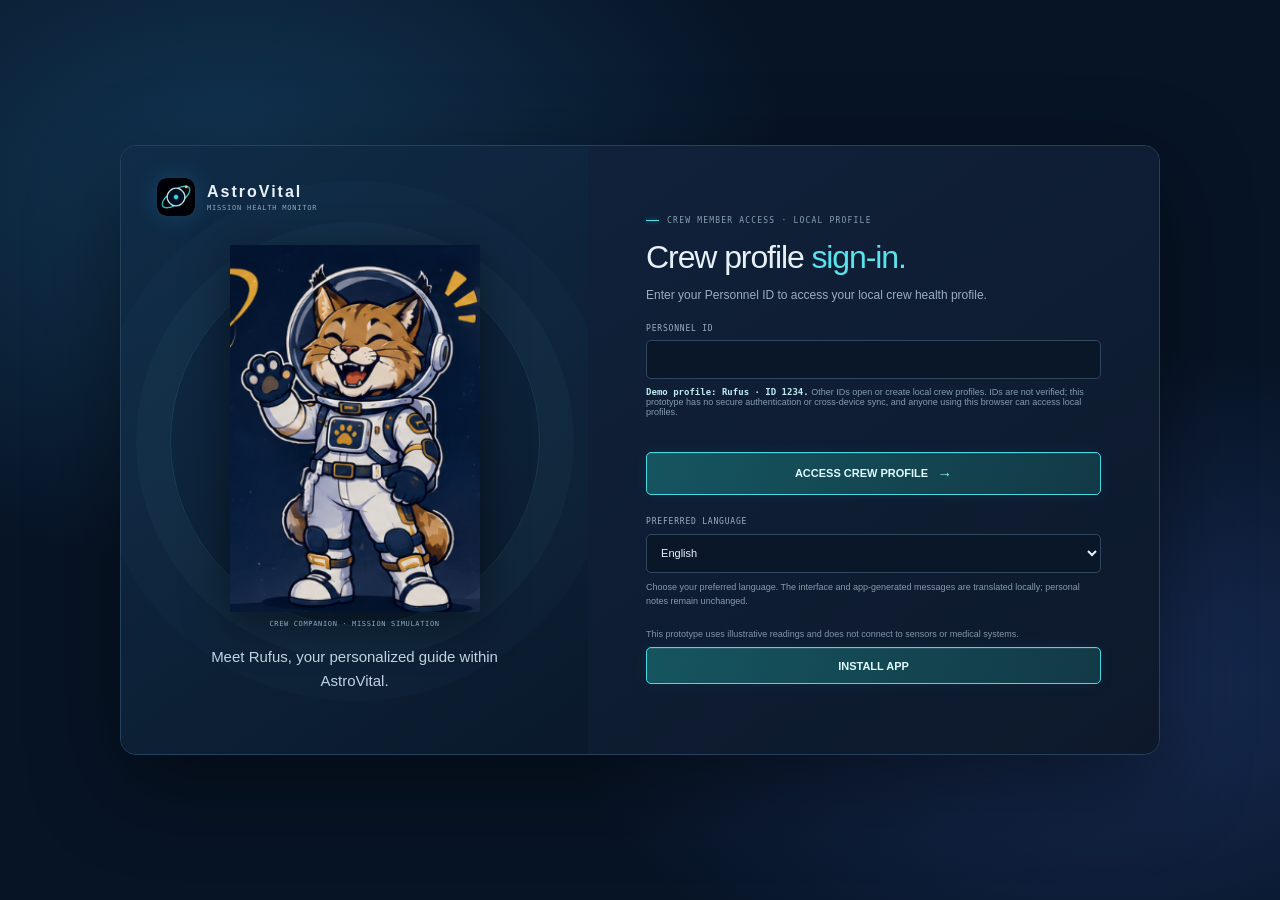
==== SpaceApps 2026/index.html @ b87832d4 "Rufus name organization" ====
<!doctype html>
<html lang="en">
  <head>
    <meta charset="UTF-8">
    <meta name="viewport" content="width=device-width, initial-scale=1">
    <meta name="theme-color" content="#080d16">
    <meta name="description" content="AstroVital — personal health monitoring for astronauts on long-duration missions.">
    <link rel="canonical" href="https://alfaroa25.github.io/UCM-SpaceApps-2026---BLOSSAM/">
    <title>AstroVital — Your Health. Your Mission.</title>
    <meta name="apple-mobile-web-app-capable" content="yes">
    <meta name="apple-mobile-web-app-title" content="AstroVital">
    <meta property="og:type" content="website">
    <meta property="og:title" content="AstroVital — Your Health. Your Mission.">
    <meta property="og:description" content="A local-first health monitoring app for long-duration missions, with wellbeing and self-check-in tools.">
    <meta property="og:url" content="https://alfaroa25.github.io/UCM-SpaceApps-2026---BLOSSAM/">
    <meta property="og:image" content="https://alfaroa25.github.io/UCM-SpaceApps-2026---BLOSSAM/icons/astrovital-512.png">
    <meta property="og:image:alt" content="AstroVital application icon">
    <meta name="twitter:card" content="summary_large_image">
    <meta name="twitter:title" content="AstroVital — Your Health. Your Mission.">
    <meta name="twitter:description" content="A local-first health monitoring app for long-duration missions.">
    <meta name="twitter:image" content="https://alfaroa25.github.io/UCM-SpaceApps-2026---BLOSSAM/icons/astrovital-512.png">
    <link rel="icon" type="image/png" sizes="512x512" href="./icons/astrovital-512.png">
    <link rel="apple-touch-icon" href="./icons/astrovital-192.png">
    <link rel="manifest" href="./manifest.webmanifest">
    <link rel="stylesheet" href="./styles.css">
  </head>
  <body>
    <main class="entry-screen" id="entry-screen">
      <section class="entry-card">
        <div class="entry-intro">
          <div class="entry-brand"><img class="entry-brand-mark" src="./icons/astrovital-192.png" alt=""><span><strong>AstroVital</strong><small>MISSION HEALTH MONITOR</small></span></div>
          <div class="entry-orbit" aria-hidden="true"></div>
          <img class="entry-mascot" src="./icons/rufus-wave.png" alt="Rufus waving in his supplied astronaut suit artwork">
          <span class="mascot-caption">CREW COMPANION · MISSION SIMULATION</span>
          <p class="entry-promise">Meet Rufus, your personalized guide within AstroVital.</p>
        </div>
        <div class="entry-content">
          <div id="welcome-panel">
            <div class="eyebrow"><span class="eyebrow-line"></span> CREW MEMBER ACCESS · LOCAL PROFILE</div>
            <h1>Crew profile <span>sign-in.</span></h1>
            <p>Enter your Personnel ID to access your local crew health profile.</p>
            <form id="login-form">
              <label class="entry-label" for="login-personnel-id">PERSONNEL ID<input id="login-personnel-id" class="entry-control" name="personnelId" type="text" inputmode="text" maxlength="20" pattern="[A-Za-z0-9][A-Za-z0-9\-]*" autocomplete="off" autofocus required></label>
              <p class="entry-note"><strong>Demo profile: Rufus · ID 1234.</strong> Other IDs open or create local crew profiles. IDs are not verified; this prototype has no secure authentication or cross-device sync, and anyone using this browser can access local profiles.</p>
              <div class="form-feedback" id="login-feedback" aria-live="polite"></div>
              <button class="primary-button entry-start" type="submit">ACCESS CREW PROFILE <span>→</span></button>
            </form>
            <label class="entry-label entry-language-label" for="welcome-language">PREFERRED LANGUAGE</label>
            <select id="welcome-language" class="entry-control">
              <option value="en">English</option><option value="es">Español</option><option value="fr">Français</option><option value="de">Deutsch</option><option value="zh">简体中文</option><option value="ja">日本語</option><option value="ar">العربية</option>
            </select>
            <p class="entry-note">Choose your preferred language. The interface and app-generated messages are translated locally; personal notes remain unchanged.</p>
            <p class="entry-privacy">This prototype uses illustrative readings and does not connect to sensors or medical systems.</p>
            <button class="primary-button entry-install" id="entry-install-button" type="button" aria-label="Install AstroVital as an app">INSTALL APP</button>
          </div>
        </div>
      </section>
    </main>
    <div class="app-shell">
      <aside class="sidebar" id="nav-sidebar">
        <a class="brand" href="#overview" aria-label="AstroVital home" data-nav="overview">
          <span class="brand-mark"><img src="./icons/astrovital-192.png" alt="" aria-hidden="true"></span>
          <span><strong>Astro<span>Vital</span></strong><small>MISSION HEALTH MONITOR</small></span>
        </a>
        <div class="sidebar-label">YOUR MISSION</div>
        <nav class="main-nav" aria-label="Main navigation">
          <button class="nav-link active" data-nav="overview" title="Home dashboard"><span class="nav-icon">◈</span> Home dashboard</button>
          <button class="nav-link" data-nav="companion" title="Rufus companion"><span class="nav-icon">✦</span> Rufus companion</button>
          <button class="nav-link" data-nav="health" title="Health monitoring"><span class="nav-icon">⌁</span> Health monitoring</button>
          <button class="nav-link" data-nav="baseline" title="Personal baseline"><span class="nav-icon">◷</span> Personal baseline</button>
          <button class="nav-link" data-nav="environment" title="NASA Environmental Data"><span class="nav-icon">◌</span> NASA Environmental Data</button>
          <button class="nav-link" data-nav="hydration" title="Hydration tracker"><span class="nav-icon">◉</span> Hydration tracker</button>
          <button class="nav-link" data-nav="meals" title="Meals and nutrition"><span class="nav-icon">◒</span> Meals and nutrition</button>
          <button class="nav-link" data-nav="medications" title="Medication manager"><span class="nav-icon">＋</span> Medication manager</button>
          <button class="nav-link" data-nav="activity" title="Physical activity"><span class="nav-icon">↗</span> Physical activity</button>
          <button class="nav-link" data-nav="wellbeing" title="Wellbeing"><span class="nav-icon">☼</span> Wellbeing</button>
          <button class="nav-link" data-nav="sleep" title="Sleep tracking"><span class="nav-icon">☾</span> Sleep tracking</button>
          <button class="nav-link" data-nav="reports" title="Health reports"><span class="nav-icon">▤</span> Health reports</button>
          <button class="nav-link" data-nav="alerts" title="Alerts and notifications"><span class="nav-icon">♧</span> Alerts</button>
          <button class="nav-link" data-nav="missions" title="Daily missions"><span class="nav-icon">◎</span> Daily missions</button>
          <button class="nav-link" data-nav="cognitive" title="Mind lab"><span class="nav-icon">⌘</span> Mind lab</button>
          <button class="nav-link" data-nav="settings" title="Settings"><span class="nav-icon">⚙</span> Settings</button>
        </nav>
        <div class="sidebar-bottom">
          <div class="mission-card">
            <div class="mission-card-head"><span class="live-dot"></span> MISSION PROFILE</div>
            <div class="mission-day mission-identifier" id="mission-identifier">NOT SET</div>
            <div class="mission-card-foot"><span>LOCAL PROFILE</span><span>READY</span></div>
          </div>
          <button class="nav-link settings-link" data-nav="settings"><span class="nav-icon">⚙</span> Profile & settings</button>
          <div class="sidebar-user">
            <div class="avatar" data-user-content>A</div><div class="user-lines"><strong data-user-content>Astronaut</strong><small>CREW MEMBER</small></div><span class="user-menu">···</span>
          </div>
        </div>
      </aside>
      <button class="mobile-nav-backdrop" id="mobile-nav-backdrop" type="button" aria-label="Close navigation menu" hidden></button>

      <main class="main-content">
        <header class="topbar">
          <div class="topbar-leading">
            <button class="mobile-nav-toggle" id="mobile-nav-toggle" type="button" aria-label="Open navigation menu" aria-controls="nav-sidebar" aria-expanded="false">
              <span></span><span></span><span></span>
            </button>
            <div class="breadcrumb"><span>AstroVital</span><span class="crumb-slash">/</span><strong id="page-crumb">HOME DASHBOARD</strong></div>
          </div>
          <div class="topbar-right">
            <div class="sync-status"><span class="live-dot"></span><span id="sync-label">OFFLINE READY</span></div>
            <span class="topbar-divider"></span>
            <div class="mission-clock"><span class="clock-icon">◷</span><div class="clock-readouts"><div class="clock-readout"><span id="clock">--:--:--</span><small>UTC</small></div><div class="clock-readout profile-clock-readout"><span id="profile-clock">--:--:--</span><small id="profile-clock-zone">America/Los_Angeles</small></div></div></div>
            <button class="install-button" id="share-button" type="button" aria-label="Share AstroVital">SHARE</button>
            <button class="install-button" id="install-button" type="button" aria-label="Install AstroVital as an app">INSTALL</button>
            <button class="icon-button alert-button" data-action="alerts" aria-label="View health alerts">♧<span class="alert-badge" id="alert-count">0</span></button>
            <button class="top-avatar" data-action="profile" aria-label="Open crew profile">MC</button>
          </div>
        </header>

        <div class="content-wrap">
          <section class="view active" id="view-overview">
            <div class="welcome-row">
              <div>
                <div class="eyebrow"><span class="eyebrow-line"></span><span id="local-date">YOUR HEALTH · YOUR MISSION</span></div>
                <h1>Welcome back, <span id="welcome-name" data-user-content>astronaut.</span></h1>
                <p class="welcome-copy">A personal space for health check-ins, mission routines, and a little encouragement.</p>
              </div>
              <button class="primary-button" data-action="checkin"><span>＋</span> Log health check-in</button>
            </div>

            <div class="notice-strip"><span class="notice-icon">ⓘ</span><span><strong>SIMULATION MODE</strong> &nbsp;All readings are illustrative sample data, not real medical measurements.</span><button aria-label="Dismiss simulation notice" data-action="dismiss-notice">×</button></div>

            <article class="rufus-companion" aria-live="polite">
              <div class="rufus-portrait-wrap"><img class="rufus-portrait" id="rufus-portrait" data-rufus-art="wave" data-rufus-live src="./icons/rufus-wave.png" alt="Rufus in his astronaut suit"></div>
              <div class="rufus-message"><div class="eyebrow"><span class="eyebrow-line"></span> Rufus, your AI health companion.</div><span class="rufus-state" id="rufus-state">READY TO EXPLORE</span><h2 id="rufus-title">Hi, astronaut!</h2><p id="rufus-message">I’m here to help you keep track of your wellbeing. Want to start with a quick check-in?</p><div class="rufus-actions"><button class="primary-button" id="rufus-action" data-action="checkin">LOG A CHECK-IN <span>→</span></button><button class="text-button" data-nav="wellbeing">OPEN WELLBEING <span>↗</span></button></div></div>
              <div class="rufus-orbit" aria-hidden="true"></div>
            </article>

            <div class="hero-grid">
              <article class="readiness-card">
                <div class="card-topline"><span>CREW READINESS</span><span class="tiny-info">ⓘ</span></div>
                <div class="readiness-body">
                  <div class="readiness-score"><div class="score-ring"><svg viewBox="0 0 120 120" aria-hidden="true"><circle class="ring-track" cx="60" cy="60" r="51"/><circle class="ring-value" cx="60" cy="60" r="51"/></svg><div class="score-text"><strong id="readiness-score">86</strong><small>/ 100</small></div></div><div class="status-pill"><span></span> MISSION READY</div></div>
                  <div class="readiness-copy"><h2>Looking good,<br>crew member.</h2><p>Your overall indicators are tracking close to your personal baseline. Keep your recovery routine on course.</p><button class="text-button" data-nav="health">VIEW HEALTH REPORT <span>↗</span></button></div>
                </div>
                <div class="readiness-foot"><span><i class="legend-dot cyan"></i>WITHIN YOUR BASELINE</span><span>LAST CHECK-IN <strong id="last-checkin">TODAY, 07:42</strong></span></div>
                <div class="hero-orbit orbit-one"></div><div class="hero-orbit orbit-two"></div>
              </article>
              <article class="xp-card">
                <div class="card-topline"><span>MISSION EXPERIENCE</span><span class="xp-star">✳</span></div>
                <div class="xp-level"><span class="level-chip">LVL 08</span><span class="xp-total"><strong id="xp-total">2,480</strong> XP</span></div>
                <h2>Orbit explorer</h2>
                <div class="xp-track"><span id="xp-progress" style="width:48%"></span></div>
                <div class="xp-foot"><span><strong id="xp-to-next">520</strong> XP to next level</span><span>LEVEL 09</span></div>
                <div class="streak-row"><span class="streak-flame">✦</span><span><strong id="streak-value">6 day streak</strong><small>Consistency is your superpower</small></span><span class="streak-spark">↗</span></div>
              </article>
            </div>

            <div class="section-heading metric-heading"><div><div class="eyebrow"><span class="eyebrow-line"></span> HEALTH INDICATORS</div><h2>Your health at a glance</h2></div><button class="subtle-button" data-nav="health">FULL HEALTH REPORT <span>↗</span></button></div>
            <div class="metric-grid" id="overview-metrics">
              <article class="metric-card"><div class="metric-top"><span class="metric-icon heart-icon">♡</span><span class="metric-trend good">↘ &nbsp;2 bpm</span></div><div class="metric-name">RESTING HEART RATE</div><div class="metric-reading"><strong id="metric-heart">64</strong><span>bpm</span></div><div class="metric-baseline">BASELINE <strong>58–72 bpm</strong></div><div class="sparkline heart-spark"><svg viewBox="0 0 120 32" preserveAspectRatio="none"><path d="M0 22 C9 21 9 10 18 15 S29 24 38 16 48 18 55 12 64 18 74 9 86 13 92 14 106 4 120 8"/></svg></div></article>
              <article class="metric-card"><div class="metric-top"><span class="metric-icon sleep-icon">☾</span><span class="metric-trend good">↗ &nbsp;0.8h</span></div><div class="metric-name">SLEEP DURATION</div><div class="metric-reading"><strong id="metric-sleep">7.4</strong><span>hrs</span></div><div class="metric-baseline">TARGET <strong>7.5–9 hrs</strong></div><div class="sparkline sleep-spark"><svg viewBox="0 0 120 32" preserveAspectRatio="none"><path d="M0 25 C10 19 14 22 22 14 S33 20 42 13 51 9 60 14 69 9 78 12 91 5 98 9 110 6 120 4"/></svg></div></article>
              <article class="metric-card"><div class="metric-top"><span class="metric-icon move-icon">↗</span><span class="metric-trend muted">DAILY GOAL</span></div><div class="metric-name">EXERCISE</div><div class="metric-reading"><strong id="metric-exercise">42</strong><span>min</span></div><div class="metric-baseline">TARGET <strong>60 min</strong></div><div class="mini-progress"><span id="exercise-progress" style="width:70%"></span></div></article>
              <article class="metric-card"><div class="metric-top"><span class="metric-icon fatigue-icon">◌</span><span class="metric-trend good">↓ &nbsp;1 level</span></div><div class="metric-name">FATIGUE</div><div class="metric-reading"><strong id="metric-fatigue">3</strong><span>/ 10</span></div><div class="metric-baseline">PERSONAL BASELINE <strong>2–4 / 10</strong></div><div class="fatigue-bars"><i></i><i></i><i class="filled"></i><i></i><i></i><i></i><i></i><i></i><i></i><i></i></div></article>
              <article class="metric-card unavailable-card"><div class="metric-top"><span class="metric-icon oxygen-icon">◉</span><span class="metric-trend muted">NOT CONNECTED</span></div><div class="metric-name">BLOOD OXYGEN · SpO₂</div><div class="metric-reading"><strong>—</strong><span>no sensor</span></div><div class="metric-baseline">SOURCE <strong>NOT AVAILABLE</strong></div></article>
              <article class="metric-card unavailable-card"><div class="metric-top"><span class="metric-icon pressure-icon">↕</span><span class="metric-trend muted">NOT CONNECTED</span></div><div class="metric-name">BLOOD PRESSURE</div><div class="metric-reading"><strong>—</strong><span>no sensor</span></div><div class="metric-baseline">SOURCE <strong>NOT AVAILABLE</strong></div></article>
              <article class="metric-card unavailable-card"><div class="metric-top"><span class="metric-icon temperature-icon">⌁</span><span class="metric-trend muted">NOT CONNECTED</span></div><div class="metric-name">BODY TEMPERATURE</div><div class="metric-reading"><strong>—</strong><span>no sensor</span></div><div class="metric-baseline">SOURCE <strong>NOT AVAILABLE</strong></div></article>
              <article class="metric-card"><div class="metric-top"><span class="metric-icon hydration-icon">◍</span><span class="metric-trend muted" id="hydration-status">NO TARGET</span></div><div class="metric-name">HYDRATION GOAL</div><div class="metric-reading"><strong id="metric-hydration">0 mL</strong><span id="hydration-unit">logged today</span></div><div class="metric-baseline">INTAKE TRACKING <strong>AVAILABLE · LOCAL</strong></div></article>
              <article class="metric-card"><div class="metric-top"><span class="metric-icon meal-icon">◒</span><span class="metric-trend muted">LOCAL LOG</span></div><div class="metric-name">MEALS</div><div class="metric-reading"><strong>—</strong><span>check meal schedule</span></div><div class="metric-baseline">MEAL TRACKING <strong>AVAILABLE · LOCAL</strong></div></article>
              <article class="metric-card"><div class="metric-top"><span class="metric-icon medication-icon">＋</span><span class="metric-trend muted" id="medication-overview-status">DEMO SCHEDULE</span></div><div class="metric-name">MEDICATION DEMO</div><div class="metric-reading"><strong id="medication-overview-count">0 / 2</strong><span>logged today</span></div><div class="metric-baseline">SAMPLE DATA <strong>LOCAL ONLY</strong></div></article>
            </div>

            <div class="lower-grid">
              <article class="panel trend-panel">
                <div class="panel-heading"><div><div class="eyebrow"><span class="eyebrow-line"></span> PERSONAL TRENDS</div><h2>Resting heart rate</h2></div><button class="range-select" data-range="7">7 DAYS⌄</button></div>
                <div class="chart-meta"><strong><span id="chart-latest">64</span> <small>bpm</small></strong><span class="chart-change"><span>↓</span> 2 bpm <small>from last week</small></span></div>
                <div class="chart-wrap" id="heart-chart" role="img" aria-label="Seven day resting heart rate chart"></div>
                <div class="chart-footer"><span><i class="legend-dot cyan"></i>DAILY AVERAGE</span><span><i class="legend-line"></i>PERSONAL BASELINE</span></div>
              </article>
              <article class="panel missions-panel">
                <div class="panel-heading"><div><div class="eyebrow"><span class="eyebrow-line"></span> YOUR DAILY FLIGHT PLAN</div><h2>Mission objectives</h2></div><button class="circle-arrow" data-nav="missions" aria-label="View all missions">↗</button></div>
                <div class="mission-list" id="overview-mission-list"></div>
                <button class="all-missions" data-nav="missions">VIEW ALL OBJECTIVES <span>→</span></button>
              </article>
            </div>
            <footer class="disclaimer"><span>✳</span> AstroVital provides wellness tools, not medical diagnoses. Follow mission medical guidance.</footer>
          </section>

          <section class="view" id="view-alerts">
            <div class="page-intro"><div class="eyebrow"><span class="eyebrow-line"></span> PERSONAL HEALTH MONITOR</div><h1>Review your <span>alerts.</span></h1><p>These are prompts to review self-reported or illustrative readings, not diagnoses or emergency monitoring.</p></div>
            <div id="alerts-page-content"></div>
            <div class="health-note"><span>ⓘ</span><div><strong>Need medical guidance?</strong><p>Follow your mission medical protocols and contact your crew medical officer. AstroVital does not replace medical care.</p></div></div>
          </section>

          <section class="view" id="view-hydration">
            <div class="page-intro"><div class="eyebrow"><span class="eyebrow-line"></span> PERSONAL HYDRATION TRACKER</div><h1>Your plan, <span>your pace.</span></h1><p>Set a target from your approved mission plan, preview a schedule, and log what you actually drink. Nothing is auto-recorded.</p></div>
            <div class="notice-strip"><span class="notice-icon">ⓘ</span><span><strong>YOUR PLAN</strong> &nbsp;AstroVital does not prescribe a water goal. Use the goal and timing approved for you; never drink extra to catch up.</span></div>
            <div class="hydration-summary-grid">
              <article class="hydration-summary-card"><span>DAILY TARGET</span><strong id="hydration-goal-summary">Not set</strong><small>From your saved plan</small></article>
              <article class="hydration-summary-card"><span>LOGGED TODAY</span><strong id="hydration-consumed-summary">0 mL</strong><small>Manual entries only</small></article>
              <article class="hydration-summary-card"><span>REMAINING TO TARGET</span><strong id="hydration-remaining-summary">Not set</strong><small id="hydration-percent-summary">Set your own target</small></article>
              <article class="hydration-summary-card"><span>NEXT PLANNED TIME</span><strong id="hydration-next-summary">No schedule</strong><small id="hydration-next-detail">Notifications are not enabled</small></article>
            </div>
            <div class="hydration-progress"><div class="hydration-progress-label"><span>TODAY'S LOGGED INTAKE</span><strong id="hydration-progress-label">Set a personal target to track progress</strong></div><div class="progress-track"><span id="hydration-progress-bar"></span></div></div>
            <div class="hydration-layout">
              <article class="panel hydration-log-panel">
                <div class="panel-heading"><div><div class="eyebrow"><span class="eyebrow-line"></span> MANUAL INTAKE LOG</div><h2>Record water</h2></div></div>
                <p class="hydration-helper">Quick-add amounts are convenience examples in mL, not recommendations.</p>
                <div class="hydration-quick-adds"><button type="button" class="secondary-button" data-hydration-quick="100">+100 mL</button><button type="button" class="secondary-button" data-hydration-quick="150">+150 mL</button><button type="button" class="secondary-button" data-hydration-quick="250">+250 mL</button></div>
                <form id="hydration-log-form" class="hydration-log-form">
                  <label for="hydration-amount">CUSTOM AMOUNT</label>
                  <div class="entry-inline"><input id="hydration-amount" name="amount" class="entry-control" type="number" min="0.1" max="20000" step="any" placeholder="Amount" required><select id="hydration-log-unit" class="entry-control" name="unit" aria-label="Intake unit"><option>mL</option><option>L</option><option>fl oz</option></select><button class="primary-button" type="submit">LOG WATER</button></div>
                </form>
                <div class="hydration-feedback" id="hydration-feedback" aria-live="polite"></div>
                <div class="hydration-section-heading"><h3>Recent entries</h3><span id="hydration-entry-count">0 today</span></div>
                <div id="hydration-today-history" class="hydration-log-list"></div>
              </article>
              <aside class="panel hydration-plan-panel">
                <div class="panel-heading"><div><div class="eyebrow"><span class="eyebrow-line"></span> OPTIONAL SCHEDULE</div><h2>Plan your reminders</h2></div></div>
                <p class="hydration-helper">Choose your own goal, unit, available window, and reminder count. A preview appears before anything is saved.</p>
                <form id="hydration-plan-form">
                  <label class="field-label" for="plan-goal">DAILY GOAL · YOUR APPROVED PLAN</label>
                  <div class="entry-inline"><input id="plan-goal" name="goal" class="entry-control" type="number" min="1" max="20000" step="any" placeholder="Enter your goal" required><select id="plan-unit" name="unit" class="entry-control" aria-label="Goal unit"><option>mL</option><option>L</option><option>fl oz</option></select></div>
                  <label class="field-label" for="plan-start">REMINDER WINDOW</label>
                  <div class="entry-inline"><input id="plan-start" name="start" class="entry-control" type="time" aria-label="Reminder start time" required><input id="plan-end" name="end" class="entry-control" type="time" aria-label="Reminder end time" required></div>
                  <label class="field-label" for="plan-count">REMINDERS PER DAY</label>
                  <input id="plan-count" name="count" class="entry-control" type="number" min="1" max="24" step="1" placeholder="Choose 1–24" required>
                  <div class="hydration-plan-actions"><button class="secondary-button" type="submit">PREVIEW SCHEDULE</button><button class="primary-button" type="button" id="confirm-hydration-plan" data-action="confirm-hydration-plan" hidden>CONFIRM & SAVE</button></div>
                </form>
                <div id="hydration-plan-preview" class="hydration-plan-preview" aria-live="polite"></div>
                <div class="hydration-schedule-heading"><h3>Remaining planned times</h3><span>IN-APP ONLY</span></div>
                <div id="hydration-schedule-list" class="hydration-schedule-list"></div>
                <p class="hydration-limitation">This schedule is a guide while the app is open. No background or operating-system notifications are implemented. Past times are not treated as missed intake.</p>
              </aside>
            </div>
            <article class="panel hydration-week-panel">
              <div class="panel-heading"><div><div class="eyebrow"><span class="eyebrow-line"></span> LOCAL HISTORY</div><h2>Last seven days</h2></div><span class="sim-tag">USER-RECORDED INTAKE</span></div>
              <div id="hydration-week-history" class="hydration-week-history"></div>
            </article>
            <footer class="disclaimer"><span>✳</span> AstroVital records what you enter. It does not set medical hydration targets or recommend drinking beyond your configured goal.</footer>
          </section>

          <section class="view" id="view-medications">
            <div class="page-intro"><div class="eyebrow"><span class="eyebrow-line"></span> MEDICATION MANAGER · DEMO</div><h1>Medication <span>log.</span></h1><p>Practice with fictional sample entries. No dosing advice or live reminders.</p></div>
            <div class="notice-strip"><span class="notice-icon">ⓘ</span><span><strong>FICTIONAL DATA</strong> &nbsp;Sample item, times, supply, and expiry only.</span></div>
            <div class="medication-summary-grid">
              <article class="medication-summary-card"><span>TODAY</span><strong id="medication-today-count">0 / 2</strong><small>Entries logged</small></article>
              <article class="medication-summary-card"><span>SUPPLY</span><strong id="medication-supply-value">12 sample packs</strong><small>Example only</small></article>
              <article class="medication-summary-card"><span>REMINDERS</span><strong>IN-APP</strong><small>No background alerts</small></article>
            </div>
            <div class="medication-layout">
              <article class="panel medication-schedule-panel">
                <div class="panel-heading"><div><div class="eyebrow"><span class="eyebrow-line"></span> TODAY</div><h2>Sample schedule</h2></div><span class="sim-tag">DEMO</span></div>
                <div id="medication-schedule-list" class="medication-schedule-list"></div>
                <p class="medication-limitation">Follow approved instructions. Contact your crew medical officer with questions.</p>
              </article>
              <aside class="panel medication-supply-panel">
                <div class="panel-heading"><div><div class="eyebrow"><span class="eyebrow-line"></span> INVENTORY</div><h2>Sample supply</h2></div></div>
                <div class="medication-detail-row"><span>ITEM</span><strong>Fictional sample A</strong></div>
                <div class="medication-detail-row"><span>COUNT</span><strong>12 sample packs</strong></div>
                <div class="medication-detail-row"><span>EXPIRES</span><strong id="medication-expiry-value">2030-06 · demo</strong></div>
                <div class="health-note medication-support"><span>ⓘ</span><div><strong>Need guidance?</strong><p>Follow approved instructions or contact your flight surgeon or crew medical officer. This demo sends no alerts or messages.</p></div></div>
              </aside>
            </div>
            <article class="panel medication-history-panel">
              <div class="panel-heading"><div><div class="eyebrow"><span class="eyebrow-line"></span> LOCAL HISTORY</div><h2>Recent entries</h2></div><span class="sim-tag">DEMO</span></div>
              <div id="medication-history-list" class="medication-history-list" aria-live="polite"></div>
            </article>
            <footer class="disclaimer"><span>✳</span> Sample log only. Not a prescription or reliable reminder.</footer>
          </section>

          <section class="view" id="view-activity">
            <div class="page-intro"><div class="eyebrow"><span class="eyebrow-line"></span> PHYSICAL ACTIVITY · LOCAL LOG</div><h1>Activity, <span>your mission.</span></h1><p>Schedule and record activities from your mission-approved plan. AstroVital does not prescribe workouts or intensity.</p></div>
            <div class="notice-strip"><span class="notice-icon">ⓘ</span><span><strong>FOLLOW YOUR APPROVED PLAN</strong> &nbsp;Use the activity schedule provided by your crew or medical team. Activity logs are self-reported.</span></div>
            <div class="feature-summary-grid">
              <article class="feature-summary-card"><span>COMPLETED · SELECTED RANGE</span><strong id="activity-completed-count">0</strong><small>sessions</small></article>
              <article class="feature-summary-card"><span>LOGGED TIME · SELECTED RANGE</span><strong id="activity-total-minutes">0 min</strong><small>completed activities only</small></article>
              <article class="feature-summary-card"><span>SCHEDULED</span><strong id="activity-scheduled-count">0</strong><small>upcoming or planned entries</small></article>
            </div>
            <div class="feature-grid">
              <article class="panel feature-panel">
                <div class="panel-heading"><div><div class="eyebrow"><span class="eyebrow-line"></span> APPROVED ACTIVITY</div><h2>Schedule or log a session</h2></div></div>
                <form id="activity-entry-form" class="feature-form">
                  <label>ACTIVITY<input name="name" maxlength="80" placeholder="e.g. Crew-approved mobility" required></label>
                  <label>CATEGORY<select name="category"><option>Aerobic</option><option>Resistance</option><option>Mobility</option><option>Other approved activity</option></select></label>
                  <label>DATE<input name="date" type="date" required></label>
                  <label>STATUS<select name="status"><option value="scheduled">Scheduled</option><option value="completed">Completed</option><option value="skipped">Skipped</option></select></label>
                  <label>PLANNED DURATION · MINUTES<input name="plannedMinutes" type="number" min="1" max="600" placeholder="Optional"></label>
                  <label>ACTUAL DURATION · MINUTES<input name="actualMinutes" type="number" min="1" max="600" placeholder="Required when completed"></label>
                  <label class="feature-full-width">NOTE · OPTIONAL<textarea name="note" rows="2" maxlength="300" placeholder="Optional detail from your approved plan"></textarea></label>
                  <div class="feature-full-width form-footer"><span>STORED IN THIS LOCAL PROFILE</span><button class="primary-button" type="submit">SAVE ACTIVITY</button></div>
                </form>
                <div class="form-feedback" id="activity-feedback" aria-live="polite"></div>
              </article>
              <aside class="panel feature-panel feature-guidance"><div class="eyebrow"><span class="eyebrow-line"></span> DAILY MISSION</div><h2>Move your body</h2><p>Completed sessions can count toward today’s Move your body mission. A mission reward is granted at most once per day.</p><button class="secondary-button" data-nav="missions">VIEW DAILY MISSIONS</button><div class="privacy-card"><span>ⓘ</span><div><strong>Mission-approved only</strong><p>Rest and recovery count too. Contact your crew medical officer with questions about your plan.</p></div></div></aside>
            </div>
            <article class="panel feature-history-panel">
              <div class="panel-heading"><div><div class="eyebrow"><span class="eyebrow-line"></span> LOCAL ACTIVITY HISTORY</div><h2>Recent sessions and schedule</h2></div><div class="range-tabs" aria-label="Activity history range"><button class="range-tab" data-activity-range="7">7D</button><button class="range-tab active" data-activity-range="30">30D</button><button class="range-tab" data-activity-range="90">90D</button></div></div>
              <div id="activity-history-list" class="feature-list" aria-live="polite"></div>
            </article>
            <footer class="disclaimer"><span>✳</span> AstroVital records activity you enter. It does not create or approve an exercise plan.</footer>
          </section>

          <section class="view" id="view-sleep">
            <div class="page-intro"><div class="eyebrow"><span class="eyebrow-line"></span> SLEEP TRACKING · LOCAL RECORDS</div><h1>Rest, <span>on your schedule.</span></h1><p>Record mission-approved sleep opportunities, actual sleep periods, and how rested you feel. Split periods and naps are supported.</p></div>
            <div class="notice-strip"><span class="notice-icon">ⓘ</span><span><strong>YOUR APPROVED SCHEDULE</strong> &nbsp;Sleep timing is entered by you from your mission plan. AstroVital does not prescribe a sleep schedule or infer sleep stages.</span></div>
            <div class="feature-summary-grid">
              <article class="feature-summary-card"><span>AVERAGE DURATION · SELECTED RANGE</span><strong id="sleep-average-duration">—</strong><small>hours per logged day</small></article>
              <article class="feature-summary-card"><span>AVERAGE QUALITY · SELF-REPORTED</span><strong id="sleep-average-quality">—</strong><small>out of 5</small></article>
              <article class="feature-summary-card"><span>LOGGED DAYS</span><strong id="sleep-logged-days">0</strong><small>within selected range</small></article>
            </div>
            <div class="feature-grid">
              <article class="panel feature-panel">
                <div class="panel-heading"><div><div class="eyebrow"><span class="eyebrow-line"></span> MISSION-APPROVED</div><h2>Add a sleep opportunity</h2></div></div>
                <form id="sleep-schedule-form" class="feature-form">
                  <label>LABEL<input name="label" maxlength="80" placeholder="e.g. Primary sleep"></label>
                  <label>DATE<input name="date" type="date" required></label>
                  <label>START TIME<input name="startTime" type="time" required></label>
                  <label>END TIME<input name="endTime" type="time" required></label>
                  <div class="feature-full-width form-footer"><span>IN-APP SCHEDULE ONLY · NO NOTIFICATIONS</span><button class="primary-button" type="submit">SAVE OPPORTUNITY</button></div>
                </form>
                <div id="sleep-schedule-list" class="feature-list feature-compact-list"></div>
              </article>
              <article class="panel feature-panel">
                <div class="panel-heading"><div><div class="eyebrow"><span class="eyebrow-line"></span> SELF-REPORTED</div><h2>Log a sleep period</h2></div></div>
                <form id="sleep-entry-form" class="feature-form">
                  <label>START DATE<input name="date" type="date" required></label>
                  <label>START TIME<input name="startTime" type="time" required></label>
                  <label>END TIME<input name="endTime" type="time" required></label>
                  <label>QUALITY · OPTIONAL<select name="quality"><option value="">Not recorded</option><option value="1">1 · Very poor</option><option value="2">2 · Poor</option><option value="3">3 · Okay</option><option value="4">4 · Good</option><option value="5">5 · Very good</option></select></label>
                  <label>HOW RESTED? · OPTIONAL<select name="restedness"><option value="">Not recorded</option><option value="1">1 · Not rested</option><option value="2">2</option><option value="3">3 · Somewhat</option><option value="4">4</option><option value="5">5 · Well rested</option></select></label>
                  <label>INTERRUPTIONS · OPTIONAL<input name="interruptions" type="number" min="0" max="30" step="1" placeholder="Number of awakenings"></label>
                  <div class="feature-full-width form-footer"><span>OVERNIGHT PERIODS COUNT ON THEIR START DATE</span><button class="primary-button" type="submit">SAVE SLEEP LOG</button></div>
                </form>
                <div id="sleep-feedback" class="form-feedback" aria-live="polite"></div>
              </article>
            </div>
            <article class="panel feature-history-panel">
              <div class="panel-heading"><div><div class="eyebrow"><span class="eyebrow-line"></span> PERSONAL SLEEP HISTORY</div><h2>Duration and quality trends</h2></div><div class="range-tabs" aria-label="Sleep history range"><button class="range-tab" data-sleep-range="7">7D</button><button class="range-tab active" data-sleep-range="30">30D</button><button class="range-tab" data-sleep-range="90">90D</button></div></div>
              <div id="sleep-trend-list" class="feature-trend-list"></div>
              <div id="sleep-history-list" class="feature-list"></div>
            </article>
            <div class="health-note"><span>ⓘ</span><div><strong>Health check-in connection</strong><p>Sleep duration entered in the simulated health check-in is included when no separate sleep periods are logged for that date. Once you log periods, their combined duration is used instead of counting the same sleep twice.</p></div></div>
            <footer class="disclaimer"><span>✳</span> Sleep entries and trends are self-reported and descriptive. They are not a sleep assessment or medical advice.</footer>
          </section>

          <section class="view" id="view-meals">
            <div class="page-intro"><div class="eyebrow"><span class="eyebrow-line"></span> MEALS &amp; NUTRITION · LOCAL LOG</div><h1>Meals, <span>as planned.</span></h1><p>Record meals and schedules from your approved mission menu. AstroVital does not invent nutrition information.</p></div>
            <div class="notice-strip"><span class="notice-icon">ⓘ</span><span><strong>APPROVED MENU ONLY</strong> &nbsp;Use meal information from your crew-approved plan. Nutrition details appear only when you enter them with a source.</span></div>
            <div class="feature-summary-grid">
              <article class="feature-summary-card"><span>SCHEDULED · SELECTED RANGE</span><strong id="meal-scheduled-count">0</strong><small>planned meals</small></article>
              <article class="feature-summary-card"><span>LOGGED · SELECTED RANGE</span><strong id="meal-logged-count">0</strong><small>eaten, partial, or skipped</small></article>
              <article class="feature-summary-card"><span>COMPLETED TODAY</span><strong id="meal-today-count">0</strong><small>self-reported entries</small></article>
            </div>
            <article class="panel feature-panel">
              <div class="panel-heading"><div><div class="eyebrow"><span class="eyebrow-line"></span> MEAL SCHEDULE &amp; LOG</div><h2>Add or record a meal</h2></div></div>
              <form id="meal-entry-form" class="feature-form">
                <label>MEAL OR MENU ITEM<input name="name" maxlength="100" placeholder="Name from your approved meal plan" required></label>
                <label>DATE<input name="date" type="date" required></label>
                <label>TIME<input name="time" type="time" required></label>
                <label>STATUS<select name="status"><option value="scheduled">Scheduled</option><option value="eaten">Eaten</option><option value="partial">Partially eaten</option><option value="skipped">Skipped</option></select></label>
                <label class="feature-full-width">NOTE · OPTIONAL<textarea name="note" rows="2" maxlength="300" placeholder="Optional note from your meal log"></textarea></label>
                <label class="feature-full-width">NUTRITION INFORMATION · OPTIONAL<textarea name="nutritionInfo" rows="2" maxlength="500" placeholder="Enter only information provided by the approved menu or by you"></textarea></label>
                <label class="feature-full-width">NUTRITION SOURCE · REQUIRED IF INFORMATION IS ENTERED<input name="nutritionSource" maxlength="200" placeholder="e.g. Approved mission menu, section 4"></label>
                <div class="feature-full-width form-footer"><span>NO CALORIE OR NUTRIENT ESTIMATES</span><button class="primary-button" type="submit">SAVE MEAL ENTRY</button></div>
              </form>
              <div id="meal-feedback" class="form-feedback" aria-live="polite"></div>
            </article>
            <article class="panel feature-history-panel">
              <div class="panel-heading"><div><div class="eyebrow"><span class="eyebrow-line"></span> LOCAL MEAL HISTORY</div><h2>Scheduled meals and logs</h2></div><div class="range-tabs" aria-label="Meal history range"><button class="range-tab" data-meal-range="7">7D</button><button class="range-tab active" data-meal-range="30">30D</button><button class="range-tab" data-meal-range="90">90D</button></div></div>
              <div id="meal-history-list" class="feature-list" aria-live="polite"></div>
            </article>
            <footer class="disclaimer"><span>✳</span> Meal schedules and logs are personal records. Follow your crew’s approved menu and medical guidance; nutrition information is shown only when its source is recorded.</footer>
          </section>

          <section class="view" id="view-environment">
            <div class="page-intro"><div class="eyebrow"><span class="eyebrow-line"></span> NASA ENVIRONMENTAL DATA · PHASE 1</div><h1>Earth conditions, <span>in context.</span></h1><p>Explore daily surface meteorology and solar measurements from NASA POWER for a selected coordinate and date range.</p></div>
            <div class="notice-strip"><span class="notice-icon">ⓘ</span><span><strong>ENVIRONMENTAL DATA ONLY</strong> &nbsp;These are gridded Earth-surface observations/estimates, not astronaut biometrics, spacecraft conditions, or personal space-radiation exposure. Data are daily aggregates and may be delayed.</span></div>
            <article class="panel power-query-panel">
              <div class="panel-heading"><div><div class="eyebrow"><span class="eyebrow-line"></span> NASA POWER · DAILY POINT API</div><h2>Select a location and date range</h2></div></div>
              <form id="nasa-power-form" class="power-query-form">
                <label>LATITUDE · DEGREES<input id="power-latitude" name="latitude" class="entry-control" type="number" min="-90" max="90" step="any" value="37.365" required></label>
                <label>LONGITUDE · DEGREES<input id="power-longitude" name="longitude" class="entry-control" type="number" min="-180" max="180" step="any" value="-120.425" required></label>
                <label>START DATE<input id="power-start" name="start" class="entry-control" type="date" min="1981-01-01" required></label>
                <label>END DATE<input id="power-end" name="end" class="entry-control" type="date" required></label>
                <button id="power-load-button" class="primary-button" type="submit">LOAD NASA POWER DATA</button>
              </form>
              <p class="power-query-privacy">The selected coordinates and dates are sent directly from this browser to the public NASA POWER API. No AstroVital account or API key is used.</p>
              <div id="power-request-status" class="power-request-status" role="status" aria-live="polite">Choose a location and dates, then load the NASA POWER daily data.</div>
              <div id="power-request-error" class="power-request-error" role="alert" hidden></div>
            </article>
            <section id="power-results" hidden>
              <div class="power-results-meta">
                <div><small>SELECTED COORDINATES</small><strong id="power-location">—</strong></div>
                <div><small>REQUESTED DATE RANGE</small><strong id="power-range">—</strong></div>
                <div><small>LATEST AVAILABLE DAY</small><strong id="power-latest-date">—</strong></div>
                <div><small>TIME STANDARD</small><strong id="power-time-standard">—</strong></div>
              </div>
              <div class="power-summary-grid" id="power-summary-grid"></div>
              <article class="panel power-chart-panel">
                <div class="panel-heading"><div><div class="eyebrow"><span class="eyebrow-line"></span> DAILY ENVIRONMENTAL TREND</div><h2>Temperature and weather trends</h2></div><label class="power-chart-select">PLOT<select id="power-chart-parameter" class="entry-control" aria-label="Select a measurement to plot"></select></label></div>
                <div id="power-chart" class="power-chart" role="img"></div>
              </article>
              <article class="panel power-table-panel">
                <div class="panel-heading"><div><div class="eyebrow"><span class="eyebrow-line"></span> DAILY MEASUREMENTS</div><h2>Solar and atmospheric measurements</h2></div><span class="sim-tag">NASA POWER · DAILY</span></div>
                <div class="power-table-wrap"><table class="power-table"><thead id="power-table-head"></thead><tbody id="power-table-body"></tbody></table></div>
              </article>
              <article class="panel power-source-panel">
                <div class="panel-heading"><div><div class="eyebrow"><span class="eyebrow-line"></span> DATA SOURCES AND INFORMATION</div><h2>About these measurements</h2></div></div>
                <p id="power-source-description"></p>
                <p id="power-source-systems"></p>
                <p id="power-latest-time-note"></p>
                <p><a href="https://power.larc.nasa.gov/" target="_blank" rel="noopener noreferrer">NASA Prediction Of Worldwide Energy Resources (POWER) ↗</a> · <a href="https://power.larc.nasa.gov/docs/services/api/temporal/daily/" target="_blank" rel="noopener noreferrer">Daily API documentation ↗</a></p>
              </article>
            </section>
            <article class="panel power-roadmap-panel">
              <div class="panel-heading"><div><div class="eyebrow"><span class="eyebrow-line"></span> FOLLOWING DATA INTEGRATION PHASES</div><h2>More NASA and USGS sources</h2></div><span class="sim-tag">NOT YET CONNECTED</span></div>
              <p>Satellite imagery (Worldview/GIBS), FIRMS fire detections, Earthdata and NASA dataset catalogs, Giovanni, AppEEARS, and USGS discovery are not part of this NASA POWER phase.</p>
            </article>
            <footer class="disclaimer"><span>✳</span> NASA POWER surface solar radiation is not personal space-radiation exposure. Environmental conditions do not measure astronaut health and must not be used to diagnose or infer a medical state.</footer>
          </section>

          <section class="view" id="view-settings">
            <div class="page-intro"><div class="eyebrow"><span class="eyebrow-line"></span> YOUR PROFILE · STORED ON THIS DEVICE</div><h1>Companion <span>settings.</span></h1><p>Review the preferences you saved during setup. These settings are local to this browser.</p></div>
            <article class="panel settings-panel">
              <div id="settings-summary" class="settings-summary"></div>
              <button class="primary-button" data-action="profile">EDIT PROFILE & PREFERENCES <span>→</span></button>
            </article>
            <div class="health-note"><span>ⓘ</span><div><strong>Local-only prototype</strong><p>Hydration, activity, sleep, meals, wellbeing, and medication entries save on this device. Background notifications and cloud sync are not implemented.</p></div></div>
          </section>

          <section class="view" id="view-roadmap">
            <div class="page-intro"><div class="eyebrow"><span class="eyebrow-line"></span> AstroVital development roadmap</div><h1 id="roadmap-title">Coming in a later phase.</h1><p id="roadmap-description">This area is clearly marked as planned and is not yet a working health feature.</p></div>
            <article class="panel roadmap-panel"><span class="sim-tag" id="roadmap-phase">PLANNED</span><p id="roadmap-detail"></p><p class="roadmap-status">This Phase 1 build does not collect or simulate data for this feature.</p></article>
          </section>

          <section class="view" id="view-companion">
            <div class="page-intro companion-heading"><div class="eyebrow"><span class="eyebrow-line"></span> Rufus companion bay</div><h1>Your crewmate, <span>your mission.</span></h1><p>Drop in, say hello, and choose Rufus’s pose and mission gear. Your companion progress stays on this device.</p></div>
            <div class="companion-hero">
              <div class="companion-stage">
                <div class="companion-orbit orbit-a"></div><div class="companion-orbit orbit-b"></div>
                <button class="companion-avatar-tap" data-action="pet-rufus" aria-label="Pet Rufus. Each visit can build your friendship.">
                  <canvas id="rufus-home-avatar" class="companion-avatar" width="245" height="360" data-rufus-art="wave" data-rufus-live data-avatar-canvas role="img" aria-label="Rufus in his customized astronaut suit"></canvas>
                  <span class="companion-pet-hint">Tap Rufus to say hi</span>
                </button>
                <div class="companion-stage-caption"><span class="live-dot"></span><span id="rufus-stage-caption">READY FOR A LITTLE COMPANY</span></div>
              </div>
              <div class="companion-dashboard">
                <div class="companion-bond-card"><div class="bond-heading"><span>CREW BOND</span><strong id="rufus-bond-level">LEVEL 1</strong></div><div class="bond-name" id="rufus-bond-title">New crewmates</div><div class="xp-track"><span id="rufus-bond-progress"></span></div><small><span id="rufus-bond-xp">0</span> / 100 BOND XP · EARNED BY SHOWING UP</small></div>
                <div class="companion-stats"><div><span>MISSION STARDUST</span><strong><span id="rufus-stardust">0</span> ✦</strong></div><div><span>HELLO STREAK</span><strong><span id="rufus-pet-streak">0</span> days</strong></div><div><span>MISSIONS TODAY</span><strong id="rufus-mission-count">0 / 4</strong></div></div>
                <div class="companion-dialogue" aria-live="polite"><span class="dialogue-label">Rufus, your AI health companion.</span><p id="rufus-home-dialogue">Every mission starts with a little hello. Want to see the flight plan?</p><button class="text-button" data-action="rufus-cheer">Chat with Rufus <span>✦</span></button></div>
                <div class="companion-shortcuts"><button class="primary-button" data-action="customize-rufus">Customize Rufus <span>↗</span></button><button class="secondary-button" data-nav="missions">VIEW TODAY’S MISSIONS</button></div>
              </div>
            </div>
            <div class="companion-sections">
              <section class="companion-panel"><div class="section-heading"><div><div class="eyebrow"><span class="eyebrow-line"></span> GEAR LOCKER</div><h2>Accessories & inventory</h2></div><span class="sim-tag">EARNED WITH MISSIONS</span></div><p class="companion-help">Equip any gear you own. Complete a daily mission to earn stardust toward new items.</p><div class="inventory-grid" id="rufus-inventory"></div><div class="locker-divider"></div><div class="section-heading shop-heading"><div><div class="eyebrow"><span class="eyebrow-line"></span> MISSION SUPPLY</div><h2>Unlock new gear</h2></div></div><div class="shop-grid" id="rufus-shop"></div></section>
            </div>
            <section class="companion-panel companion-goals"><div class="section-heading"><div><div class="eyebrow"><span class="eyebrow-line"></span> GROW TOGETHER</div><h2>Today’s crew missions</h2></div><button class="subtle-button" data-nav="missions">ALL WELLNESS GOALS ↗</button></div><div class="mission-list" id="companion-goals-list"></div><p class="companion-help">Rufus celebrates actions already supported by AstroVital. Mission data is illustrative and isn’t medical advice.</p></section>
            <footer class="disclaimer"><span>✳</span> Rufus is a friendly wellness companion, not a medical diagnostic system. Progress and rewards are motivational only.</footer>
          </section>

          <section class="view" id="view-health">
            <div class="page-intro"><div class="eyebrow"><span class="eyebrow-line"></span> PERSONAL HEALTH MONITOR</div><h1>Your health, <span>in context.</span></h1><p>Track cardiovascular and recovery signals, resistance exercise, symptoms, crew connection, and simulated radiation exposure. Compare patterns with your personal references, then follow mission medical guidance when something concerns you.</p></div>
            <div class="notice-strip"><span class="notice-icon">ⓘ</span><span><strong>SIMULATION MODE</strong> &nbsp;All readings are illustrative sample data, not real medical measurements.</span></div>
            <aside class="rufus-brief health-rufus"><img data-rufus-art="confident" src="./icons/rufus-confident.png" alt="Rufus standing confidently in his astronaut suit" loading="lazy" decoding="async"><div><span class="rufus-brief-label">PERSONAL BASELINE CHECK</span><strong>Your numbers are information, not a score.</strong><p>Notice patterns at your own pace. If a reading concerns you, talk with your flight surgeon.</p></div></aside>
            <div id="health-alerts"></div>
            <div class="health-detail-grid" id="health-metrics"></div>
            <article class="panel full-chart-panel"><div class="panel-heading"><div><div class="eyebrow"><span class="eyebrow-line"></span> HEALTH TIMELINE</div><h2>Personal trends over time</h2></div><div class="range-tabs"><button class="range-tab active" data-range="7">7D</button><button class="range-tab" data-range="30">30D</button></div></div><div class="timeline-legend"><span><i class="legend-dot cyan"></i>HEART RATE</span><span><i class="legend-dot blue"></i>SLEEP (HRS)</span><span><i class="legend-line"></i>BASELINE</span></div><div class="chart-wrap large-chart" id="health-chart"></div></article>
            <article class="panel baseline-link-panel"><div><div class="eyebrow"><span class="eyebrow-line"></span> PERSONAL HEALTH BASELINE</div><h2>Follow your own trends over time.</h2><p>Establish a 30-day personal reference and compare check-ins with your own history, not population averages.</p></div><button class="primary-button" data-nav="baseline">OPEN PERSONAL BASELINE <span>→</span></button></article>
            <div class="health-note"><span>ⓘ</span><div><strong>About these indicators</strong><p>Resistance exercise is tracked as a bone-health countermeasure activity, not a measurement of bone density. Symptom and crew-connection entries are self-reports, not immune or behavioral health assessments. All references are illustrative; review concerns with your flight surgeon or crew medical officer.</p></div></div>
            <footer class="disclaimer"><span>✳</span> AstroVital provides wellness tools, not medical diagnoses. Follow mission medical guidance.</footer>
          </section>

          <section class="view" id="view-baseline">
            <div class="page-intro"><div class="eyebrow"><span class="eyebrow-line"></span> PERSONAL HEALTH BASELINE</div><h1>Your health, <span>your history.</span></h1><p>Track daily indicators against your own first 30 records. AstroVital does not compare you with other astronauts or the general population.</p></div>
            <div class="baseline-toolbar">
              <article class="panel baseline-progress-card"><div class="baseline-progress-copy"><span class="baseline-kicker">BASELINE STATUS</span><strong id="baseline-state">Collecting personal records</strong><p id="baseline-description">Log daily health measurements. Your baseline becomes available after 30 dated records covering at least 30 calendar dates.</p></div><div class="baseline-progress"><div><span id="baseline-record-count">0 / 30 records</span><strong id="baseline-progress-percent">0%</strong></div><div class="progress-track"><span id="baseline-progress-fill"></span></div></div></article>
              <div class="baseline-actions"><button class="primary-button" data-action="checkin">LOG DAILY METRICS <span>→</span></button><button class="secondary-button" id="baseline-load-demo" data-action="baseline-load-demo">LOAD SYNTHETIC DEMO</button></div>
            </div>
            <div class="baseline-dashboard-grid">
              <article class="baseline-score-card"><div class="eyebrow"><span class="eyebrow-line"></span> PERSONAL HEALTH SCORE</div><div class="baseline-score"><strong id="baseline-score">—</strong><span>/ 100</span></div><span class="baseline-score-status" id="baseline-score-status">Collecting baseline</span><p>This illustrative index summarizes changes from your own baseline. It is not clinically validated.</p></article>
              <article class="baseline-summary-card"><div class="eyebrow"><span class="eyebrow-line"></span> DAILY SUMMARY · RULE-BASED</div><h2 id="baseline-summary-title">Your trends will appear here.</h2><p id="baseline-summary">Save daily measurements to see how your indicators compare with your personal history.</p><span id="baseline-data-mode" class="sim-tag">PERSONAL RECORDS · LOCAL ONLY</span></article>
            </div>
            <div class="section-heading baseline-section-heading"><div><div class="eyebrow"><span class="eyebrow-line"></span> CURRENT VS YOUR BASELINE</div><h2>Health indicators</h2></div><span class="sim-tag">NO POPULATION COMPARISON</span></div>
            <div class="baseline-metric-grid" id="baseline-metrics"></div>
            <div class="baseline-lower-grid">
              <article class="panel baseline-risk-panel"><div class="panel-heading"><div><div class="eyebrow"><span class="eyebrow-line"></span> RULE-BASED SIGNALS</div><h2>Patterns to review</h2></div></div><div id="baseline-risks"></div></article>
              <article class="panel baseline-trend-panel"><div class="panel-heading"><div><div class="eyebrow"><span class="eyebrow-line"></span> ROLLING WINDOWS</div><h2>7, 14 &amp; 30 day trends</h2></div></div><div id="baseline-trends"></div></article>
            </div>
            <article class="panel baseline-charts-panel"><div class="panel-heading"><div><div class="eyebrow"><span class="eyebrow-line"></span> PERSONAL HISTORY</div><h2>Health trends</h2></div><div class="range-tabs" aria-label="Chart date range"><button class="range-tab" data-baseline-range="7">7D</button><button class="range-tab active" data-baseline-range="30">30D</button><button class="range-tab" data-baseline-range="90">90D</button></div></div><div class="baseline-charts" id="baseline-charts"></div></article>
            <aside class="health-note baseline-source-note"><span>ⓘ</span><div><strong>NASA research context and data source</strong><p>This feature is inspired by NASA Spaceflight Standard Measures research for Actigraphy and Cognition. This prototype does not import participant-level NASA data or claim synthetic examples represent NASA crews. <a href="https://data.nasa.gov/dataset/nasa-life-sciences-portal-nlsp" target="_blank" rel="noopener noreferrer">NASA Life Sciences Portal</a> · <a href="https://www.nasa.gov/hrp/nlsp/" target="_blank" rel="noopener noreferrer">NASA HRP data access</a></p></div></aside>
            <footer class="disclaimer"><span>✳</span> Trends, scores, risk flags, and prompts are illustrative and not diagnoses, medical advice, or calibrated probabilities. Follow mission medical protocols and discuss concerning changes with your crew medical officer. Personal records remain in this browser.</footer>
          </section>

          <section class="view" id="view-missions">
            <div class="page-intro"><div class="eyebrow"><span class="eyebrow-line"></span> MISSION DAY 142 · FLIGHT PLAN</div><h1>Small actions. <span>Stronger missions.</span></h1><p>Choose approved wellness activities that fit your day. Every check-in is progress.</p></div>
            <div class="mission-summary"><div class="summary-icon">◎</div><div><span>DAILY OBJECTIVES</span><strong id="mission-summary-text">0 of 4 complete</strong></div><div class="summary-progress"><div class="progress-track"><span id="mission-summary-progress"></span></div><small>MISSION XP EARNED <strong id="mission-xp-today">0 / 160 XP</strong></small></div><div class="summary-streak"><span>✦</span><strong id="mission-streak">6</strong><small>DAY STREAK</small></div></div>
            <aside class="rufus-brief mission-rufus"><img data-rufus-art="wave" src="./icons/rufus-wave.png" alt="Rufus waves to the crew before their mission" loading="lazy" decoding="async"><div><span class="rufus-brief-label">YOUR FLIGHT PLAN</span><strong>One small win at a time.</strong><p>Pick what feels manageable today. Rest and recovery are part of looking after your crew.</p></div><span class="rufus-mission-star" aria-hidden="true">✦</span></aside>
            <div class="section-heading"><div><div class="eyebrow"><span class="eyebrow-line"></span> WELLNESS FLIGHT PLAN</div><h2>Today's objectives</h2></div><span class="sim-tag">SIMULATED MISSION DATA</span></div>
            <div class="objective-list" id="mission-objectives"></div>
            <div class="achievement-panel"><div class="achievement-mark">✳</div><div><strong>Consistency unlocks new insignia.</strong><p>Complete daily health check-ins and approved wellness activities to earn mission XP. XP and achievements are for motivation only.</p></div><div class="achievement-badge"><span>◈</span><small>NEXT BADGE</small><strong>STEADY ORBIT</strong></div></div>
            <footer class="disclaimer"><span>✳</span> Wellness activities shown are illustrative. Follow your mission medical officer's approved exercise and recovery plan.</footer>
          </section>

          <section class="view" id="view-cognitive">
            <div class="page-intro"><div class="eyebrow"><span class="eyebrow-line"></span> COGNITIVE FITNESS · MIND LAB</div><h1>Keep your mind <span>mission sharp.</span></h1><p>Short, optional brain games offer a fun way to practice focus. They are not clinical cognitive assessments.</p></div>
            <div class="cognitive-stats"><div><span>THIS WEEK</span><strong id="cog-sessions">3 <small>sessions</small></strong></div><div><span>BEST REACTION</span><strong id="cog-best">284 <small>ms</small></strong></div><div><span>FOCUS STREAK</span><strong>✦ 4 <small>days</small></strong></div><span class="sim-tag">SIMULATED SCORES</span></div>
            <aside class="rufus-brief mind-rufus"><img data-rufus-art="confident" src="./icons/rufus-confident.png" alt="Rufus encourages the crew in the Mind Lab" loading="lazy" decoding="async"><div><span class="rufus-brief-label">MIND LAB</span><strong>Curiosity is a great place to start.</strong><p>These are just-for-fun focus games. Take a break whenever you need one.</p></div></aside>
            <div class="game-tabs" role="tablist"><button class="game-tab active" data-game="memory">01 &nbsp; MEMORY</button><button class="game-tab" data-game="reaction">02 &nbsp; REACTION</button><button class="game-tab" data-game="attention">03 &nbsp; ATTENTION</button></div>
            <article class="panel game-panel">
              <div class="game-copy"><div class="eyebrow"><span class="eyebrow-line"></span><span id="game-kicker">MEMORY SEQUENCE</span></div><h2 id="game-title">Sequence protocol</h2><p id="game-description">Watch the sequence, then repeat it in the same order. Each round adds one new step.</p><div class="game-meta"><span>◷ &nbsp;<strong id="game-duration">~1 MIN</strong></span><span>✦ &nbsp;+25 XP COMPLETE</span></div><button class="primary-button" id="game-start">START EXERCISE <span>→</span></button></div>
              <div class="game-stage" id="game-stage"><div class="game-idle"><div class="game-emblem">⌘</div><span>COGNITIVE TRAINING MODULE</span><small>SELECT START TO BEGIN</small></div></div>
            </article>
            <div class="health-note"><span>ⓘ</span><div><strong>Not a cognitive assessment</strong><p>These games are for optional engagement and practice only. Scores can vary with sleep, focus, and your environment. Do not use them to make medical or operational decisions.</p></div></div>
          </section>

          <section class="view" id="view-wellbeing">
            <div class="page-intro"><div class="eyebrow"><span class="eyebrow-line"></span> WELLBEING · PRIVATE BY DEFAULT</div><h1>Check in with <span>yourself.</span></h1><p>One place for your reflections, self-reported check-ins, and personal history. Share only what feels comfortable.</p></div>
            <aside class="inspiration-panel" data-inspiration-carousel role="group" aria-roledescription="carousel" aria-label="Crew inspiration">
              <div class="inspiration-heading"><span class="inspiration-label" id="inspiration-label">A MOMENT OF INSPIRATION</span><span class="inspiration-count" id="inspiration-count" dir="ltr" aria-hidden="true">01 / 06</span></div>
              <div class="inspiration-controls" role="group" aria-label="Quote controls">
                <button class="icon-button inspiration-control" type="button" data-inspiration-prev aria-label="Previous quote" title="Previous quote">←</button>
                <button class="icon-button inspiration-control" type="button" data-inspiration-next aria-label="Next quote" title="Next quote">→</button>
              </div>
              <div class="inspiration-copy" id="inspiration-copy" role="group" aria-roledescription="slide" aria-label="Slide 1 of 6" aria-live="off">
                <blockquote id="inspiration-quote">The mission matters, but so does the person carrying it.</blockquote>
              </div>
            </aside>
            <aside class="rufus-brief recovery-rufus"><img data-rufus-art="sleep" src="./icons/rufus-sleep.png" alt="Rufus snoozes on a cloud in his spacesuit" loading="lazy" decoding="async"><div><span class="rufus-brief-label">RECOVERY REMINDER</span><strong>Rest is part of the mission.</strong><p>A quiet moment, a good sleep opportunity, and an honest check-in all count.</p></div></aside>
            <div class="journal-grid">
              <article class="panel checkin-panel"><div class="eyebrow"><span class="eyebrow-line"></span> TODAY'S WELLBEING CHECK-IN</div><h2 id="wellbeing-greeting">How are you feeling?</h2><p class="form-intro">This is a non-clinical reflection. You can skip any part and update today’s entry later.</p><form id="wellness-form"><label class="field-label">MOOD RIGHT NOW</label><div class="mood-options"><label><input type="radio" name="mood" value="Low"><span>☁</span><small>LOW</small></label><label><input type="radio" name="mood" value="Okay"><span>◒</span><small>OKAY</small></label><label><input type="radio" name="mood" value="Good"><span>☀</span><small>GOOD</small></label><label><input type="radio" name="mood" value="Great"><span>✦</span><small>GREAT</small></label></div><label class="field-label" for="energy-slider">FATIGUE LEVEL <strong><span id="fatigue-value">3</span> / 10</strong></label><input id="energy-slider" class="range-input" type="range" min="1" max="10" value="3"><div class="range-labels"><span>FEELING RESTED</span><span>VERY FATIGUED</span></div><label class="field-label" for="stress-slider">STRESS RIGHT NOW <strong><span id="stress-value">3</span> / 10</strong></label><input id="stress-slider" class="range-input" type="range" min="1" max="10" value="3"><div class="range-labels"><span>LOW</span><span>HIGH</span></div><label class="field-label" for="wellbeing-connection">SENSE OF CREW CONNECTION</label><select id="wellbeing-connection" name="connection" class="entry-control"><option>Connected</option><option>A little isolated</option><option>Isolated</option></select><label class="field-label" for="journal-note">PRIVATE JOURNAL <span class="optional-label">OPTIONAL · STORED ON THIS DEVICE</span></label><textarea id="journal-note" name="note" rows="4" maxlength="500" placeholder="Anything you'd like to reflect on? Only you can see this note on this device."></textarea><div class="form-footer"><span>UP TO 500 CHARACTERS · LOCAL PROFILE</span><button class="primary-button" type="submit">SAVE CHECK-IN <span>→</span></button></div><div class="form-feedback" id="journal-feedback" aria-live="polite"></div></form></article>
              <aside class="wellness-aside"><article class="panel mood-summary"><div class="eyebrow"><span class="eyebrow-line"></span> PERSONAL REFLECTIONS</div><h2>A little reflection goes a long way.</h2><p>These are your own reports, not a mental-health assessment. Use them to reflect on what feels helpful to you.</p><div class="feature-wellbeing-summary" id="wellbeing-summary"></div></article><article class="privacy-card"><span>◉</span><div><strong>Your privacy matters</strong><p>Check-ins and journal entries are stored locally in this browser. They are not sent to a server. Avoid recording sensitive information on a shared device.</p></div></article><div class="health-note"><span>ⓘ</span><div><strong>Want support?</strong><p>Follow mission protocols and contact your crew behavioral-health or medical support if you are concerned. This app is not for emergencies.</p></div></div><button class="subtle-button log-mission" data-nav="missions">EXPLORE WELLNESS ACTIVITIES <span>↗</span></button></aside>
            </div>
            <div class="section-heading journal-history-heading"><div><div class="eyebrow"><span class="eyebrow-line"></span> YOUR PERSONAL LOG</div><h2>Check-ins and journal</h2></div><div class="range-tabs" aria-label="Wellbeing history range"><button class="range-tab" data-wellbeing-range="7">7D</button><button class="range-tab active" data-wellbeing-range="30">30D</button><button class="range-tab" data-wellbeing-range="90">90D</button></div></div><div class="journal-history" id="wellbeing-history"></div>
            <footer class="disclaimer"><span>✳</span> AstroVital offers reflection tools only. It does not diagnose, assess mental health, or replace professional support.</footer>
          </section>
        </div>
      </main>
    </div>

    <div class="modal-backdrop" id="modal-backdrop" aria-hidden="true"><section class="modal" id="app-modal" role="dialog" aria-modal="true" aria-labelledby="modal-title"><button class="modal-close" data-action="close-modal" aria-label="Close dialog">×</button><div id="modal-content"></div></section></div>
    <div class="toast" id="toast" aria-live="polite"><img data-rufus-art="wave" src="./icons/rufus-wave.png" alt="" aria-hidden="true" loading="eager" decoding="async"><span id="toast-message"></span></div>
    <script src="./i18n-catalog.js"></script>
    <script src="./i18n.js"></script>
    <script src="./nasa-power.js"></script>
    <script src="./feature-data.js"></script>
    <script src="./health-baseline.js"></script>
    <script src="./app.js"></script>
  </body>
</html>
---- SpaceApps 2026/styles.css ----
:root{color-scheme:dark;--bg:#080d16;--sidebar:#0a101a;--panel:#0d1521;--panel-soft:#101a28;--line:#1a293a;--line-bright:#24384a;--text:#e9f1f8;--muted:#75899d;--faint:#526779;--cyan:#5be3ed;--blue:#729dff;--green:#62e1b4;--amber:#f2bf72;--red:#ff7f87;--sans:'DM Sans',-apple-system,BlinkMacSystemFont,'Segoe UI',sans-serif;--display:'Space Grotesk',var(--sans);--mono:'DM Mono',ui-monospace,monospace}
*{box-sizing:border-box}
html{min-width:320px;scroll-behavior:smooth}
body{margin:0;background:var(--bg);color:var(--text);font-family:var(--sans);font-size:13px;-webkit-font-smoothing:antialiased}
button,input,textarea{font:inherit}
button{color:inherit}
button:focus-visible,a:focus-visible,input:focus-visible,textarea:focus-visible{outline:2px solid var(--cyan);outline-offset:3px}
.app-shell{min-height:100vh}
.sidebar{position:fixed;inset:0 auto 0 0;width:236px;background:var(--sidebar);border-right:1px solid #172231;padding:27px 15px 16px;display:flex;flex-direction:column;z-index:5}
.brand{display:flex;align-items:center;gap:11px;padding:0 10px 38px;text-decoration:none;color:var(--text)}
.brand-mark{width:37px;height:37px;color:var(--cyan);display:grid;place-items:center}
.brand-mark svg{width:37px;fill:none;stroke:currentColor;stroke-width:1.25}
.brand-mark .brand-star{fill:currentColor;stroke:none}
.brand strong{font:700 15px var(--display);letter-spacing:1.5px;display:block}
.brand strong span{color:var(--cyan)}
.brand small{font:9px var(--mono);letter-spacing:1.7px;color:#7a8b9b;display:block;margin-top:3px}
.sidebar-label,.eyebrow,.card-topline,.metric-name,.metric-baseline,.mission-card-head,.mission-card-foot,.readiness-foot,.xp-foot,.nav-count,.mission-objective-meta,.field-label,.range-labels,.form-footer,.sim-tag,.timeline-legend,.chart-footer,.cognitive-stats>div>span,.game-tab,.game-meta,.game-idle>span,.game-idle small,.breadcrumb,.sync-status,.mission-clock small,.objective-meta,.stat-label,.badge-caption{font:9px var(--mono);letter-spacing:1.15px}
.sidebar-label{color:#607386;padding:0 13px 12px}
.main-nav{display:grid;gap:5px}
.nav-link{height:42px;width:100%;border:1px solid transparent;border-radius:6px;display:flex;align-items:center;gap:12px;padding:0 12px;background:none;color:#91a1b1;text-align:left;cursor:pointer;font-size:12px;transition:background .18s,color .18s,border .18s}
.nav-link:hover{background:#101a27;color:#e5f4fc}
.nav-link.active{background:#10232d;border-color:#153741;color:#69e3eb}
.nav-icon{font-size:17px;line-height:1;width:18px;text-align:center;color:#71869a}
.nav-link.active .nav-icon{color:var(--cyan)}
.nav-count{margin-left:auto;color:#597486;font-size:8px}
.nav-dot,.live-dot{height:6px;width:6px;border-radius:50%;background:var(--green);box-shadow:0 0 9px #62e1b478;display:inline-block}
.nav-dot{margin-left:auto}
.sidebar-bottom{margin-top:auto}
.mission-card{margin:0 2px 20px;padding:14px 13px 13px;border:1px solid #203044;border-radius:7px;background:radial-gradient(ellipse at 90% 0%,#14313b 0,transparent 58%),#0c1520}
.mission-card-head{color:#8999a8;display:flex;align-items:center;gap:8px;font-size:8px}
.mission-card-head .live-dot{width:5px;height:5px}
.mission-day{font:600 27px var(--display);margin:8px 0 10px;letter-spacing:-.7px}
.mission-day span{font-size:13px;color:#62768b}
.progress-track,.xp-track{height:4px;background:#1a2936;border-radius:9px;overflow:hidden}
.progress-track>span,.xp-track>span{display:block;height:100%;border-radius:9px;background:linear-gradient(90deg,#35adbe,#66e8e8);box-shadow:0 0 9px #50dce366}
.mission-card-foot{display:flex;justify-content:space-between;margin-top:8px;font-size:8px;color:#63788c}
.mission-card-foot span:last-child{color:#88cbd0}
.settings-link{margin-bottom:13px}
.sidebar-user{border-top:1px solid #192636;padding:16px 3px 0;display:flex;align-items:center;gap:10px}
.avatar,.top-avatar{border-radius:50%;background:linear-gradient(145deg,#256378,#20314e);color:#d8f8ff;display:grid;place-items:center;font:500 10px var(--mono);border:1px solid #427587}
.avatar{width:32px;height:32px}
.user-lines{display:grid;gap:3px}
.user-lines strong{font-size:11px;font-weight:600}
.user-lines small{font:8px var(--mono);letter-spacing:.7px;color:#788b9e}
.user-menu{margin-left:auto;letter-spacing:2px;color:#8091a0}
.main-content{margin-left:236px;min-height:100vh}
.topbar{height:66px;padding:0 35px;border-bottom:1px solid #172231;display:flex;justify-content:space-between;align-items:center;background:#090f18}
.breadcrumb{color:#738699;font-size:9px;letter-spacing:1px}
.crumb-slash{padding:0 10px;color:#425368}
.breadcrumb strong{color:#c3d3df;font-weight:400}
.topbar-right{display:flex;align-items:center;gap:19px}
.sync-status{display:flex;align-items:center;gap:8px;font-size:8px;color:#92a3b2}
.sync-status .live-dot{width:5px;height:5px}
.topbar-divider{height:20px;border-left:1px solid #253342}
.mission-clock{font:11px var(--mono);color:#d5e0e8;display:flex;align-items:center;gap:7px}
.mission-clock small{font-size:8px;color:#718294}
.clock-readouts{display:grid;gap:2px;min-width:0}
.clock-readout{display:flex;align-items:baseline;gap:7px;min-width:0;white-space:nowrap}
.clock-readout>span{font:11px var(--mono);font-variant-numeric:tabular-nums}
.clock-readout small{font-size:7px;letter-spacing:.35px}
.profile-clock-readout>span{color:#a7bdcb;font-size:9px}
#profile-clock-zone{display:block;max-width:110px;overflow:hidden;text-overflow:ellipsis;direction:ltr}
@media(max-width:760px){.mission-clock{gap:4px}.clock-readouts{gap:1px}.clock-readout{gap:4px}.clock-readout>span{font-size:9px}.profile-clock-readout>span{font-size:8px}#profile-clock-zone{max-width:72px;font-size:6px;letter-spacing:0}}
@media(max-width:430px){.mission-clock{gap:3px}.clock-readout{gap:3px}.clock-readout>span{font-size:8px}.clock-readout small{font-size:6px}.profile-clock-readout>span{font-size:7px}#profile-clock-zone{max-width:60px}}
.clock-icon{font-size:14px;color:#79a6c0}
.install-button{height:30px;padding:0 10px;border:1px solid #31515b;border-radius:5px;background:#10232b;color:#9be7e9;font:9px var(--mono);letter-spacing:.7px;cursor:pointer;white-space:nowrap}
.install-button:hover{border-color:#65d4da;background:#15313a}
.icon-button{width:30px;height:30px;border:1px solid #223040;border-radius:6px;background:#0e1722;color:#8da2b5;cursor:pointer;position:relative;font-size:17px}
.alert-badge{position:absolute;top:-4px;right:-4px;min-width:14px;height:14px;padding:0 3px;border-radius:10px;background:#ec8b71;color:#20120e;font:9px var(--mono);display:grid;place-items:center}
.top-avatar{width:31px;height:31px;cursor:pointer}
.content-wrap{max-width:1390px;margin:0 auto;padding:32px 35px 20px}
.view{display:none;animation:fade-in .28s ease both}
.view.active{display:block}
@keyframes fade-in{from{opacity:0;transform:translateY(4px)}to{opacity:1;transform:translateY(0)}}
.welcome-row{display:flex;align-items:flex-end;justify-content:space-between;margin-bottom:21px}
.eyebrow{display:flex;align-items:center;gap:8px;color:#87a0b2;font-size:8px;letter-spacing:1.2px}
.eyebrow-line{width:13px;height:1px;background:var(--cyan);display:inline-block;box-shadow:0 0 5px #5be3ed88}
h1,h2,p{margin-top:0}
h1{font:500 30px/1.15 var(--display);letter-spacing:-1.1px;margin:10px 0 7px}
h1 span{color:var(--cyan)}
.welcome-copy,.page-intro>p{font-size:12px;color:#899aaa;margin:0}
.primary-button{display:inline-flex;align-items:center;justify-content:center;gap:9px;padding:0 15px;height:37px;border:1px solid #4bd8e3;border-radius:5px;background:linear-gradient(110deg,#155560,#123a46);color:#dffaff;font-size:11px;font-weight:600;cursor:pointer;box-shadow:inset 0 1px #ffffff12,0 0 16px #2dd5dc12;transition:filter .2s,transform .2s}
.primary-button:hover{filter:brightness(1.2);transform:translateY(-1px)}
.primary-button span{font-size:15px;color:#8cf3f3}
.notice-strip{min-height:35px;padding:7px 11px;border:1px solid #273444;background:#101721;border-radius:4px;display:flex;align-items:center;gap:9px;color:#a6b1bd;font-size:10px;margin-bottom:17px}
.notice-strip strong{font:9px var(--mono);letter-spacing:.7px;color:#f0c77c}
.notice-icon{color:#83b9d1;font-size:14px}
.notice-strip button{margin-left:auto;border:0;background:none;color:#8b9aa8;font-size:16px;cursor:pointer}
.hero-grid{display:grid;grid-template-columns:1.56fr 1fr;gap:14px}
.readiness-card,.xp-card,.panel,.metric-card{background:var(--panel);border:1px solid var(--line);border-radius:7px;position:relative;overflow:hidden}
.readiness-card{min-height:205px;padding:18px 19px 13px;background:radial-gradient(ellipse at 98% 20%,#12313a 0,transparent 43%),linear-gradient(120deg,#0e1723,#0d1822)}
.card-topline{position:relative;z-index:1;display:flex;align-items:center;justify-content:space-between;color:#91a4b4;font-size:8px}
.tiny-info{color:#647b8d;font-size:12px}
.readiness-body{position:relative;z-index:1;display:flex;align-items:center;gap:21px;margin:13px 0 11px}
.readiness-score{display:flex;flex-direction:column;align-items:center;gap:8px;min-width:109px}
.score-ring{position:relative;width:94px;height:94px}
.score-ring svg{width:100%;height:100%;transform:rotate(-90deg)}
.ring-track,.ring-value{fill:none;stroke-width:4}
.ring-track{stroke:#223541}
.ring-value{stroke:var(--cyan);stroke-dasharray:320;stroke-dashoffset:45;stroke-linecap:round;filter:drop-shadow(0 0 4px #50d9e966)}
.score-text{position:absolute;inset:0;display:flex;align-items:center;justify-content:center}
.score-text strong{font:500 30px var(--display);letter-spacing:-1px}
.score-text small{font:9px var(--mono);color:#76899a;align-self:center;margin:10px 0 0 2px}
.status-pill{display:flex;align-items:center;gap:6px;padding:5px 8px;border-radius:20px;border:1px solid #23453f;background:#10241f;color:#81dabb;font:8px var(--mono);letter-spacing:.6px}
.status-pill span{width:5px;height:5px;border-radius:50%;background:#61d9aa;box-shadow:0 0 6px #61d9aa}
.readiness-copy h2{font:500 18px/1.25 var(--display);letter-spacing:-.4px;margin:0 0 7px}
.readiness-copy p{font-size:10px;line-height:1.6;color:#91a1ad;max-width:330px;margin:0 0 11px}
.text-button,.subtle-button{padding:0;border:0;background:none;color:#75dce1;font:9px var(--mono);letter-spacing:.8px;cursor:pointer}
.text-button span,.subtle-button span{margin-left:5px;font-size:13px}
.readiness-foot{position:relative;z-index:1;border-top:1px solid #20303a;padding-top:10px;display:flex;justify-content:space-between;color:#708696;font-size:7px;letter-spacing:.65px}
.readiness-foot span{display:flex;align-items:center;gap:6px}
.readiness-foot strong{color:#a1b4bf;font-weight:400}
.legend-dot{width:6px;height:6px;border-radius:50%;display:inline-block;background:var(--cyan)}
.legend-dot.blue{background:var(--blue)}
.legend-line{height:0;width:11px;border-top:1px dashed #7e9aaa;display:inline-block}
.orbit-one,.orbit-two{position:absolute;border:1px solid #4acbd315;border-radius:50%;width:210px;height:120px;right:-41px;top:-8px;transform:rotate(-32deg);pointer-events:none}
.orbit-two{width:250px;height:155px;right:-62px;top:-25px;border-color:#54c6db10}
.xp-card{padding:18px 19px;background:radial-gradient(ellipse at 95% 0%,#20274c 0,transparent 45%),linear-gradient(130deg,#111625,#111728)}
.xp-star{color:#9a8df2;font-size:17px}
.xp-level{display:flex;justify-content:space-between;align-items:center;margin-top:15px}
.level-chip{font:9px var(--mono);letter-spacing:.7px;padding:5px 7px;border-radius:3px;background:#272344;border:1px solid #423e69;color:#c0b5ff}
.xp-total{font:9px var(--mono);color:#91a1b4}
.xp-total strong{font-size:13px;color:#e3defe}
.xp-card h2{font:500 18px var(--display);margin:9px 0 12px}
.xp-track{height:5px;background:#292944}
.xp-track>span{background:linear-gradient(90deg,#6b74e4,#b194ff);box-shadow:0 0 9px #8f84f255}
.xp-foot{display:flex;justify-content:space-between;color:#858ba7;font-size:8px;margin:8px 0 14px}
.xp-foot strong{color:#cec9f2;font-weight:400}
.streak-row{border-top:1px solid #292b40;display:flex;align-items:center;gap:9px;padding-top:11px}
.streak-flame{font-size:16px;color:#e9b869}
.streak-row>span:nth-child(2){display:grid;gap:3px}
.streak-row strong{font:10px var(--mono);color:#e4d7b4}
.streak-row small{font-size:9px;color:#898da0}
.streak-spark{margin-left:auto;color:#a495f0}
.rufus-card{min-height:292px;display:grid;grid-template-columns:minmax(180px,220px) minmax(0,1fr);align-items:center;gap:22px;position:relative;overflow:hidden;margin:0 0 16px;padding:16px 27px;border:1px solid #344d68;border-radius:9px;background:radial-gradient(circle at 7% 21%,#ffe4a8aa 0 1px,transparent 1.8px),radial-gradient(circle at 22% 78%,#a7d6ef88 0 1px,transparent 2px),radial-gradient(circle at 55% 18%,#f8d99a77 0 1px,transparent 1.7px),radial-gradient(circle at 87% 67%,#9dc8f577 0 1px,transparent 2px),radial-gradient(ellipse at 17% 48%,#234564 0,transparent 36%),radial-gradient(ellipse at 100% 0%,#1b3156 0,transparent 44%),linear-gradient(110deg,#08172f,#0b1c37 58%,#101d35);box-shadow:inset 0 1px #ffffff0a,0 8px 24px #02071330}
.rufus-card::before{content:"";position:absolute;width:300px;height:300px;left:-85px;top:-150px;border:1px solid #88b8df20;border-radius:50%;box-shadow:0 0 0 17px #8fc5e308,0 0 0 43px #8fc5e306;pointer-events:none}
.rufus-art{height:262px;display:grid;place-items:center;position:relative;z-index:1}
.rufus-art::after{content:"";position:absolute;z-index:2;top:0;left:8%;width:12%;height:26%;border-radius:0 0 3px 0;background:linear-gradient(135deg,#0a1a31,#0b1c37);pointer-events:none}
.rufus-avatar{display:block;width:100%;height:260px;object-fit:contain;filter:drop-shadow(0 8px 10px #02070c88);transform-origin:50% 85%}
.rufus-bounce{animation:rufus-bounce .52s ease}
@keyframes rufus-bounce{0%,100%{transform:translateY(0)}38%{transform:translateY(-9px) rotate(-3deg)}72%{transform:translateY(0) rotate(2deg)}}
.rufus-brief{min-height:126px;display:flex;align-items:center;gap:16px;position:relative;overflow:hidden;margin:14px 0;padding:10px 17px;border:1px solid #2c435a;border-radius:7px;background:radial-gradient(ellipse at 10% 50%,#1a3850 0,transparent 52%),linear-gradient(110deg,#0b1b31,#111b2b)}
.rufus-brief::after{content:"";position:absolute;inset:0;background:radial-gradient(circle at 92% 20%,#f2ca7b88 0 1px,transparent 2px),radial-gradient(circle at 84% 78%,#abd5ed88 0 1px,transparent 2px);pointer-events:none}
.rufus-brief>img{display:block;position:relative;z-index:1;align-self:stretch;width:104px;min-height:105px;object-fit:contain;border-radius:4px;filter:drop-shadow(0 4px 6px #02071388)}
.rufus-brief>div{position:relative;z-index:1}
.rufus-brief-label{display:block;margin-bottom:7px;color:#edc16f;font:8px var(--mono);letter-spacing:1px}
.rufus-brief strong{display:block;margin-bottom:5px;color:#eaf1f7;font:500 14px var(--display)}
.rufus-brief p{max-width:580px;margin:0;color:#9badbd;font-size:10px;line-height:1.55}
.mission-rufus{min-height:108px;margin:13px 0}
.mission-rufus>img{width:82px;min-height:90px}
.rufus-mission-star{position:absolute;right:24px;top:17px;color:#f0c775aa}
.health-rufus>img{width:91px}
.mind-rufus>img{width:104px}
.recovery-rufus{min-height:118px}
.recovery-rufus>img{width:104px}
.rufus-modal-note{display:flex;align-items:center;gap:12px;margin:14px 0;padding:8px 12px;border:1px solid #293d51;border-radius:5px;background:linear-gradient(105deg,#0c1d32,#111b29);color:#9eafbc;font-size:10px;line-height:1.5}
.rufus-modal-note strong{color:#e5edf2}
.rufus-modal-art{width:58px;height:72px;object-fit:contain}
.rufus-profile-buddy{display:flex;align-items:center;gap:10px;margin:14px 0;padding:8px 10px;border:1px solid #293d51;border-radius:5px;background:#0d1a2a}
.rufus-profile-art{width:52px;height:68px;object-fit:contain}
.rufus-profile-buddy>div{display:grid;gap:4px;flex:1}
.rufus-profile-buddy strong{font-size:10px}
.rufus-profile-buddy span{color:#91a5b3;font-size:9px}
.rufus-profile-buddy .secondary-button{height:30px;font:8px var(--mono)}
.rufus-copy{position:relative;z-index:1;min-width:0}
.rufus-kicker{display:flex;align-items:center;gap:8px;color:#85a8b7;font:8px var(--mono);letter-spacing:1px}
.rufus-online{display:inline-flex;align-items:center;gap:5px;margin-left:auto;color:#7dc4ae;font-size:7px;letter-spacing:.6px}
.rufus-online i{width:5px;height:5px;border-radius:50%;background:#62e1b4;box-shadow:0 0 7px #62e1b488}
.rufus-copy h2{display:flex;align-items:center;gap:9px;margin:9px 0 5px;font:600 19px var(--display);letter-spacing:-.3px}
.rufus-copy h2 span{padding:4px 6px;border:1px solid #314457;border-radius:3px;color:#90a4b7;font:7px var(--mono);letter-spacing:.7px}
.rufus-copy p{max-width:560px;min-height:30px;margin:0 0 10px;color:#a6b6c1;font-size:11px;line-height:1.55}
.rufus-actions{display:flex;align-items:center;gap:9px;flex-wrap:wrap}
.rufus-actions .primary-button{height:31px;padding:0 11px;font:8px var(--mono);letter-spacing:.5px}
.rufus-actions .primary-button span{font-size:12px}
.rufus-customize-button{height:31px;padding:0 10px;border:1px solid #304153;border-radius:5px;background:#121d2a;color:#a8bac7;font:8px var(--mono);letter-spacing:.45px;cursor:pointer}
.rufus-customize-button:hover{border-color:#5a9ca5;color:#c9f8f6}
.rufus-customize-button span{margin-left:5px;color:#81dce2}
.section-heading{display:flex;align-items:flex-end;justify-content:space-between;margin:25px 0 11px}
.section-heading h2,.panel-heading h2{font:500 18px var(--display);letter-spacing:-.35px;margin:7px 0 0}
.subtle-button{color:#8599aa;font-size:8px}
.subtle-button:hover,.text-button:hover{color:#b4faff}
.metric-grid{display:grid;grid-template-columns:repeat(4,minmax(0,1fr));gap:11px}
.metric-card{height:137px;padding:13px 13px 11px}
.metric-top{display:flex;align-items:center;justify-content:space-between}
.metric-icon{width:24px;height:24px;border-radius:5px;display:grid;place-items:center;font-size:16px}
.heart-icon{color:#fa7b8b;background:#401e2c}.sleep-icon{color:#9e9aff;background:#252344}.move-icon,.resistanceExercise-icon{color:#5ce0bc;background:#12332f}.fatigue-icon{color:#f0c275;background:#342b1e}.connection-icon{color:#8ed4e4;background:#17303a}.immuneSymptoms-icon{color:#f0bd76;background:#34291f}.oxygen-icon,.hydration-icon{color:#65d5e5;background:#163343}.pressure-icon,.medication-icon{color:#aca0fc;background:#292643}.temperature-icon,.meal-icon{color:#e5b977;background:#36291e}
.unavailable-card{border-style:dashed;background:#0b141f}
.metric-trend{font:8px var(--mono);letter-spacing:.2px}
.metric-trend.good{color:#73d7ac}.metric-trend.muted{color:#8b9ba8}
.metric-name{font-size:7px;color:#8495a4;margin:8px 0 3px;letter-spacing:.7px}
.metric-reading{display:flex;align-items:baseline;gap:5px}
.metric-reading strong{font:500 25px var(--display);letter-spacing:-1px}
.metric-reading>span{font:9px var(--mono);color:#94a3b0}
.metric-baseline{font-size:7px;color:#687b8a;letter-spacing:.3px;margin-top:3px}
.metric-baseline strong{font-weight:400;color:#9badb9}
.sparkline{position:absolute;bottom:0;left:0;right:0;height:26px;opacity:.8}
.sparkline svg{width:100%;height:100%;overflow:visible}
.sparkline path{fill:none;stroke-width:1.5}
.heart-spark path{stroke:#f27d91}.sleep-spark path{stroke:#9890fa}
.mini-progress{height:3px;border-radius:4px;background:#1b2b35;margin-top:11px}
.mini-progress span{display:block;height:100%;background:#61d6bc;border-radius:4px}
.fatigue-bars{display:flex;gap:3px;margin-top:10px}
.fatigue-bars i{height:3px;flex:1;background:#24313a;border-radius:3px}
.fatigue-bars i.filled{background:#e5b969}
.lower-grid{display:grid;grid-template-columns:1.12fr 1fr;gap:13px;margin-top:15px}
.panel{padding:16px 17px}
.trend-panel,.missions-panel{min-height:273px}
.panel-heading{display:flex;align-items:flex-start;justify-content:space-between}
.panel-heading h2{font-size:16px}
.range-select{font:8px var(--mono);letter-spacing:.7px;color:#9cabb8;background:#111b27;border:1px solid #293848;border-radius:4px;padding:7px 9px;cursor:pointer}
.chart-meta{display:flex;align-items:baseline;gap:10px;margin-top:14px}
.chart-meta>strong{font:500 21px var(--display)}
.chart-meta>strong small{font:9px var(--mono);color:#8393a2}
.chart-change{font:9px var(--mono);color:#69d7ae}
.chart-change small{font:9px var(--sans);color:#8394a3}
.chart-wrap{width:100%;height:118px;margin-top:6px;position:relative}
.chart-wrap svg{width:100%;height:100%;overflow:visible}
.chart-grid-line{stroke:#1d2b37;stroke-width:1}
.chart-baseline{stroke:#728897;stroke-width:1;stroke-dasharray:4 4;opacity:.6}
.chart-area{fill:url(#chart-fill)}
.chart-line{fill:none;stroke:#55dce4;stroke-width:2}
.chart-point{fill:#101924;stroke:#60e5eb;stroke-width:2;cursor:pointer}
.chart-point:hover{fill:#5be3ed}
.chart-label{fill:#718596;font:8px var(--mono)}
.chart-footer{display:flex;gap:17px;color:#788b9c;font-size:7px;margin-top:2px}
.chart-footer span,.timeline-legend span{display:flex;align-items:center;gap:6px}
.circle-arrow{height:27px;width:27px;background:#101d29;border:1px solid #263746;border-radius:5px;color:#86dfe4;cursor:pointer}
.mission-list{margin-top:13px}
.mission-row{display:flex;align-items:center;gap:10px;padding:8px 0;border-bottom:1px solid #1b2a37}
.mission-row:last-child{border:0}
.mission-check{height:22px;width:22px;display:grid;place-items:center;border:1px solid #334455;border-radius:5px;background:#101a26;color:#667b8c;cursor:pointer;flex:none;font-size:12px}
.mission-check.done{background:#123a38;border-color:#287c72;color:#80ead2}
.mission-copy{min-width:0;flex:1}
.mission-copy strong{font-size:10px;font-weight:500;display:block;margin-bottom:3px}
.mission-copy small{font-size:9px;color:#788d9d}
.mission-reward{font:8px var(--mono);color:#c3ae77;white-space:nowrap}
.all-missions{display:flex;justify-content:space-between;width:100%;border:0;background:none;color:#6ed4dc;font:8px var(--mono);letter-spacing:.7px;padding:10px 0 0;cursor:pointer}
.disclaimer{display:flex;align-items:center;gap:7px;margin-top:19px;color:#677988;font-size:9px}
.disclaimer span{color:#7b91a2}
.page-intro{margin:8px 0 23px}
.page-intro h1{font-size:31px;margin-top:11px}
.page-intro>p{max-width:640px;line-height:1.65}
.page-intro+.notice-strip{margin-top:-7px}
.health-detail-grid{display:grid;grid-template-columns:repeat(4,minmax(0,1fr));gap:11px;margin:18px 0}
.health-metric{padding:14px;background:#0d1521;border:1px solid #1b2b3a;border-radius:6px;min-height:126px}
.health-metric-head{display:flex;justify-content:space-between;align-items:center}
.health-metric-head .metric-icon{width:25px;height:25px}
.health-metric h3{font:8px var(--mono);letter-spacing:.7px;color:#8c9cac;margin:10px 0 4px}
.health-metric-value{font:500 23px var(--display)}
.health-metric-value small{font:9px var(--mono);color:#96a5b2;margin-left:4px}
.health-metric-baseline{font-size:9px;color:#7f929f;margin-top:4px}
.health-status{font:8px var(--mono);color:#6ed7b0;display:flex;align-items:center;gap:5px}
.health-status::before{content:'';height:5px;width:5px;border-radius:50%;background:currentColor}
.health-status.watch{color:#e7bc6c}
.health-metric-alert{border-color:#6b4934;background:linear-gradient(135deg,#1b1716,#111620)}
.full-chart-panel{margin-top:15px;padding:17px 19px}
.range-tabs{display:flex;border:1px solid #2a3949;border-radius:5px;padding:2px;background:#0a121c;gap:2px}
.range-tab{border:0;background:none;border-radius:3px;padding:5px 10px;font:8px var(--mono);color:#8193a1;cursor:pointer}
.range-tab.active{background:#193039;color:#7fe4e9}
.timeline-legend{display:flex;gap:16px;margin:15px 0 0;color:#7b8e9c;font-size:8px}
.large-chart{height:204px;margin-top:4px}
.chart-bar{fill:#718ef6;opacity:.75}
.alert-card{border:1px solid #694c37;background:#171814;border-radius:5px;padding:12px 14px;display:flex;align-items:flex-start;gap:10px;margin:0 0 12px}
.alert-card .alert-mark{color:#f0bf6b;font-size:16px}
.alert-card strong{display:block;font:10px var(--mono);color:#edc27a;letter-spacing:.2px;margin:0 0 4px}
.alert-card p{color:#a9a69a;font-size:10px;line-height:1.5;margin:0}
.health-note{display:flex;gap:11px;padding:13px 15px;margin-top:15px;border:1px solid #233448;background:#101924;border-radius:5px;color:#89a1b4}
.health-note>span{font-size:15px;color:#77c7d1}
.health-note strong{font-size:10px;color:#d4e0e8}
.health-note p{font-size:10px;line-height:1.6;color:#899baa;margin:4px 0 0}
.mission-summary{display:flex;align-items:center;gap:13px;padding:15px 17px;border-radius:6px;border:1px solid #263747;background:radial-gradient(ellipse at 2% 50%,#14303b,transparent 46%),#0e1722;margin-bottom:26px}
.summary-icon{height:36px;width:36px;border-radius:6px;display:grid;place-items:center;color:#63e1e8;background:#12303a;font-size:21px}
.mission-summary>div:nth-child(2){display:grid;gap:5px}
.mission-summary>div:nth-child(2)>span{font:8px var(--mono);letter-spacing:.9px;color:#8a9eae}
.mission-summary>div:nth-child(2)>strong{font:500 14px var(--display)}
.summary-progress{margin-left:auto;width:32%;min-width:130px}
.summary-progress small{font:8px var(--mono);color:#788d9e;display:block;margin-top:7px}
.summary-progress small strong{font-weight:400;color:#d7c37f}
.summary-streak{border-left:1px solid #293847;padding-left:17px;display:grid;grid-template-columns:auto auto;column-gap:5px;align-items:center}
.summary-streak span{color:#e8bc70}
.summary-streak strong{font:500 18px var(--display)}
.summary-streak small{grid-column:1/3;font:7px var(--mono);color:#8294a0;letter-spacing:.4px}
.sim-tag{font-size:8px;letter-spacing:.6px;color:#c8ab75;background:#251f17;border:1px solid #453b2b;border-radius:3px;padding:6px 8px;white-space:nowrap}
.objective-list{display:grid;gap:9px}
.objective-card{padding:13px 15px;border:1px solid #1e2d3b;border-radius:6px;background:#0d1520;display:flex;align-items:center;gap:14px;transition:border-color .2s,background .2s}
.objective-card.complete{border-color:#23463f;background:#0e191d}
.objective-icon{height:36px;width:36px;flex:none;border-radius:6px;background:#122834;color:#70dce3;display:grid;place-items:center;font-size:18px}
.objective-card:nth-child(2) .objective-icon{background:#22213a;color:#aaa0fc}
.objective-card:nth-child(3) .objective-icon{background:#26301e;color:#b1d67a}
.objective-card:nth-child(4) .objective-icon{background:#30271e;color:#e7bd77}
.objective-copy{flex:1;min-width:0}
.objective-copy h3{font:500 12px var(--display);margin:0 0 4px}
.objective-copy p{font-size:10px;color:#8093a1;margin:0}
.objective-meta{display:flex;align-items:center;gap:12px;color:#7e91a1;font-size:8px}
.objective-meta strong{color:#cfb778;font-weight:400}
.objective-button{padding:7px 10px;border:1px solid #344655;border-radius:4px;background:#111d28;color:#9fb1bf;font:8px var(--mono);letter-spacing:.35px;cursor:pointer;white-space:nowrap}
.objective-button:hover{border-color:#56cbd5;color:#8ae9ed}
.objective-button.complete-button{border-color:#265649;background:#13241f;color:#7fdeb9;cursor:default}
.achievement-panel{margin-top:17px;padding:14px 16px;background:linear-gradient(100deg,#19172b,#111826);border:1px solid #302d49;border-radius:6px;display:flex;align-items:center;gap:13px}
.achievement-mark{height:35px;width:35px;border-radius:50%;display:grid;place-items:center;background:#302a49;color:#c3b0ff;font-size:18px;flex:none}
.achievement-panel>div:nth-child(2){flex:1}
.achievement-panel>div:nth-child(2)>strong{font-size:11px;font-weight:600}
.achievement-panel p{font-size:9px;color:#9292a4;margin:4px 0 0}
.achievement-badge{border-left:1px solid #3b3654;padding-left:16px;display:grid;grid-template-columns:auto auto;column-gap:6px;align-items:center}
.achievement-badge span{grid-row:1/3;color:#b4a1f2;font-size:17px}
.achievement-badge small{font:7px var(--mono);color:#85839b}
.achievement-badge strong{font:8px var(--mono);color:#d9d0fa;letter-spacing:.4px}
.cognitive-stats{display:flex;align-items:center;gap:0;padding:14px 16px;margin-bottom:21px;border:1px solid #213143;border-radius:6px;background:#0d1520}
.cognitive-stats>div{display:grid;gap:6px;padding:0 24px;border-right:1px solid #263545}
.cognitive-stats>div:first-child{padding-left:0}
.cognitive-stats>div>span{color:#8093a4;font-size:8px}
.cognitive-stats>div>strong{font:500 18px var(--display);color:#d9e8ef}
.cognitive-stats>div>strong small{font:9px var(--mono);color:#8295a3}
.cognitive-stats .sim-tag{margin-left:auto}
.game-tabs{display:flex;border-bottom:1px solid #233243;gap:23px}
.game-tab{background:none;border:0;border-bottom:2px solid transparent;padding:0 1px 11px;color:#768999;cursor:pointer;font-size:8px}
.game-tab.active{border-color:var(--cyan);color:#80e2e8}
.game-panel{margin-top:13px;min-height:275px;display:grid;grid-template-columns:.75fr 1.25fr;gap:18px;padding:21px}
.game-copy{display:flex;flex-direction:column;align-items:flex-start}
.game-copy h2{font:500 21px var(--display);margin:12px 0 8px}
.game-copy>p{font-size:11px;line-height:1.65;color:#94a3b0;max-width:305px}
.game-meta{display:flex;gap:14px;color:#8093a2;font-size:8px;margin:5px 0 18px}
.game-meta strong{font-weight:400;color:#a7bac4}
.game-copy>.primary-button{margin-top:auto}
.game-stage{min-height:230px;border:1px solid #263746;border-radius:6px;background:radial-gradient(ellipse at 50% 40%,#142b35,transparent 70%),#0b131d;display:grid;place-items:center;padding:16px;position:relative;overflow:hidden}
.game-idle{display:grid;justify-items:center;gap:8px;color:#8aa0af}
.game-emblem{width:56px;height:56px;border:1px solid #31515e;border-radius:50%;display:grid;place-items:center;color:#74e0e6;font-size:25px;box-shadow:0 0 24px #4bd8df1c}
.game-idle>span{font-size:8px}
.game-idle small{font-size:7px;color:#657b8c}
.game-stage-inner{width:min(100%,390px);display:grid;justify-items:center;gap:14px;text-align:center}
.game-stage-inner p{font-size:11px;color:#9db0bd;margin:0}
.sequence-display{font:500 25px var(--mono);letter-spacing:8px;color:#a7f5f4;min-height:31px}
.memory-grid{display:grid;grid-template-columns:repeat(4,48px);gap:8px}
.memory-cell{width:48px;height:48px;border:1px solid #345363;border-radius:6px;background:#12222e;color:#9cb4c2;cursor:pointer;font-size:16px;transition:.15s}
.memory-cell:hover,.memory-cell.lit{background:#1d5761;border-color:#6ce5e8;color:white;box-shadow:0 0 17px #42cbd455}
.memory-cell:disabled{cursor:default}
.reaction-button{width:100%;max-width:330px;min-height:95px;border:1px solid #39616c;border-radius:7px;background:#10242e;color:#92dce0;font:10px var(--mono);letter-spacing:1px;cursor:pointer}
.reaction-button.waiting{background:#523629;border-color:#a2653f;color:#ffe1b3}
.reaction-button.go{background:#145a50;border-color:#4fe0b0;color:#d7fff1;box-shadow:0 0 24px #3fe1ac22}
.attention-grid{display:grid;grid-template-columns:repeat(5,42px);gap:7px}
.attention-cell{height:42px;width:42px;border-radius:5px;background:#14212e;border:1px solid #304253;color:#b8c7d1;font-size:17px;cursor:pointer}
.attention-cell:hover{border-color:var(--cyan)}
.attention-cell.correct{background:#123a33;border-color:#52d7aa}
.inspiration-panel{display:grid;grid-template-columns:minmax(0,1fr) auto;align-items:end;gap:0 20px;margin:15px 0 18px;padding:15px 18px;border:1px solid #20384e;border-left:2px solid var(--cyan);border-radius:6px;background:radial-gradient(ellipse at 4% 0,#12303c 0,transparent 55%),linear-gradient(110deg,#0d1826,#0b1420)}
.inspiration-heading{grid-column:1/3;grid-row:1;display:flex;align-items:center;justify-content:space-between;gap:10px}
.inspiration-label,.inspiration-count{color:#8298aa;font:8px var(--mono);letter-spacing:.8px}
.inspiration-count{color:#638a97}
.inspiration-copy{grid-column:1;grid-row:2;position:relative;min-width:0;padding:12px 0 0 31px;transition:opacity .24s ease,transform .24s ease}
.inspiration-copy.is-transitioning{opacity:0;transform:translateY(4px)}
.inspiration-copy blockquote{margin:0;color:#e5f1f5;font:400 italic 18px/1.55 var(--display);quotes:"\201C" "\201D" "\2018" "\2019";overflow-wrap:anywhere}
.inspiration-copy blockquote::before{content:open-quote;color:var(--amber)}
.inspiration-copy blockquote::after{content:close-quote;color:var(--amber)}
html[lang=es] .inspiration-copy blockquote,html[lang=fr] .inspiration-copy blockquote{quotes:"\00AB\00A0" "\00A0\00BB"}
html[lang=de] .inspiration-copy blockquote{quotes:"\201E" "\201C"}
html[lang=zh] .inspiration-copy blockquote{quotes:"\201C" "\201D"}
html[lang=ja] .inspiration-copy blockquote{quotes:"\300C" "\300D"}
html[lang=ar] .inspiration-copy blockquote{quotes:"\00AB" "\00BB"}
.inspiration-controls{grid-column:2;grid-row:2;display:flex;align-items:center;gap:5px;padding-top:10px}
.inspiration-control{width:30px;height:30px;padding:0;display:grid;place-items:center;border:1px solid #2a4252;border-radius:4px;background:#0d1925;color:#a6c1cb;cursor:pointer;font:13px var(--mono);transition:border-color .18s,color .18s,background .18s}
.inspiration-control:hover{border-color:#438894;background:#10242e;color:var(--cyan)}
.journal-grid{display:grid;grid-template-columns:minmax(0,1.3fr) minmax(245px,.7fr);gap:14px}
.checkin-panel{padding:20px}
.checkin-panel h2,.mood-summary h2{font:500 18px var(--display);margin:12px 0 5px}
.form-intro{font-size:10px;color:#8d9eab}
.field-label{display:flex;justify-content:space-between;color:#92a5b2;font-size:8px;letter-spacing:.8px;margin:19px 0 9px}
.field-label strong{font:9px var(--mono);color:#d5e4e9}
.mood-options{display:grid;grid-template-columns:repeat(4,1fr);gap:8px}
.mood-options label{position:relative;cursor:pointer}
.mood-options input{position:absolute;opacity:0}
.mood-options label span{height:48px;display:grid;place-items:center;border:1px solid #263847;border-radius:5px;background:#101924;font-size:20px;color:#a7b5c2;transition:.2s}
.mood-options label small{display:block;text-align:center;font:7px var(--mono);letter-spacing:.5px;color:#8193a0;margin-top:5px}
.mood-options input:checked+span{border-color:#4597a2;background:#11262c;color:#7de3e5;box-shadow:inset 0 0 14px #4ed9e610}
.range-input{width:100%;accent-color:#58dbe3}
.range-labels{display:flex;justify-content:space-between;font-size:7px;color:#778b99;margin-top:1px;letter-spacing:.4px}
textarea{resize:vertical;min-height:88px;width:100%;border:1px solid #2a3b49;border-radius:5px;padding:10px;background:#0b131d;color:#dbe6ed;font-size:11px;line-height:1.5}
textarea::placeholder{color:#617483}
.optional-label{font-size:7px;color:#8296a3;letter-spacing:.5px}
.form-footer{display:flex;align-items:center;justify-content:space-between;color:#758896;font-size:7px;margin-top:12px}
.form-footer .primary-button{font-size:9px}
.form-feedback{font-size:10px;color:#79dfb8;margin-top:8px;min-height:13px}
.wellness-aside{display:flex;flex-direction:column;gap:12px}
.mood-summary{padding:18px}
.mood-summary h2{font-size:16px;line-height:1.4;margin:10px 0 16px}
.mood-trend{padding:12px 0;border-top:1px solid #21303c;border-bottom:1px solid #21303c}
.mood-dots,.mood-days{display:grid;grid-template-columns:repeat(7,1fr);justify-items:center}
.mood-dots span{font-size:17px;color:#81d9c0}
.mood-dots span:nth-child(2),.mood-dots span:nth-child(6){color:#9ea9b7}
.mood-dots .today-dot{color:#c1b2f6}
.mood-days{margin-top:6px;font:7px var(--mono);color:#718594}
.mood-summary>p{font-size:10px;line-height:1.6;color:#8596a4;margin:12px 0 0}
.privacy-card{display:flex;gap:10px;padding:13px;border:1px solid #263748;border-radius:5px;background:#101924}
.privacy-card>span{font-size:15px;color:#71c5d0}
.privacy-card strong{font-size:10px;color:#d4e1e6}
.privacy-card p{font-size:9px;line-height:1.55;color:#8b9eab;margin:4px 0 0}
.log-mission{align-self:flex-start;margin:5px 0}
.journal-history-heading{margin-top:27px}
.journal-history{display:grid;gap:7px}
.journal-entry{display:flex;align-items:flex-start;gap:12px;padding:11px 13px;background:#0e1620;border:1px solid #1d2b39;border-radius:5px}
.journal-entry>span{font-size:15px;color:#7ad5c9}
.journal-entry>div{flex:1}
.journal-entry strong{font-size:10px}
.journal-entry small{font:8px var(--mono);color:#8093a1;margin-left:8px}
.journal-entry p{font-size:10px;line-height:1.5;color:#93a3ae;margin:5px 0 0}
.modal-backdrop{position:fixed;inset:0;z-index:20;background:#02060cba;display:none;align-items:center;justify-content:center;padding:18px;backdrop-filter:blur(4px)}
.modal-backdrop.open{display:flex}
.modal{width:min(100%,490px);max-height:min(90vh,780px);overflow-y:auto;position:relative;padding:24px;background:#0e1722;border:1px solid #314555;border-radius:8px;box-shadow:0 18px 60px #0009;animation:modal-in .18s ease}
@keyframes modal-in{from{opacity:0;transform:translateY(8px) scale(.99)}to{opacity:1;transform:translateY(0) scale(1)}}
.modal-close{position:absolute;top:13px;right:14px;width:28px;height:28px;border:1px solid #28394a;border-radius:4px;background:#121d29;color:#a5b4bf;font-size:18px;cursor:pointer}
.modal h2{font:500 21px var(--display);margin:9px 0 6px}
.modal p{font-size:10px;line-height:1.6;color:#96a7b2}
.modal-form{display:grid;grid-template-columns:1fr 1fr;gap:12px;margin:17px 0}
.modal-form label{display:grid;gap:6px;font:8px var(--mono);letter-spacing:.7px;color:#91a6b4}
.modal-form input,.modal-form select{width:100%;height:34px;border:1px solid #2d4050;border-radius:4px;background:#0a121c;color:#e1ebef;padding:0 9px;font:11px var(--sans)}
.rufus-preview{display:flex;align-items:center;gap:15px;margin:12px 0;padding:9px 14px;border:1px solid #273c4d;border-radius:7px;background:radial-gradient(ellipse at 12% 50%,#1d3e56,#101a27 74%)}
.rufus-preview-art{width:92px;height:122px;object-fit:contain;filter:drop-shadow(0 5px 8px #02071388)}
.rufus-preview>div{display:grid;gap:5px}
.rufus-preview strong{font:600 14px var(--display)}
.rufus-preview span{color:#9aabba;font-size:10px;line-height:1.5}
.rufus-pose-grid{display:grid;grid-template-columns:repeat(2,minmax(0,1fr));gap:8px}
.rufus-pose-choice{display:flex;align-items:center;gap:9px;min-width:0;min-height:110px;padding:7px;border:1px solid #2b3d50;border-radius:6px;background:linear-gradient(130deg,#101d2b,#0b1522);text-align:left;cursor:pointer;transition:border-color .18s,background .18s,transform .18s}
.rufus-pose-choice:hover{transform:translateY(-1px);border-color:#718ba0}
.rufus-pose-choice.selected{border-color:#61dbe4;background:linear-gradient(130deg,#15313d,#101b2a);box-shadow:inset 0 0 0 1px #61dbe433}
.rufus-pose-thumb{flex:0 0 70px;width:70px;height:96px;object-fit:contain;border-radius:3px}
.rufus-pose-choice>span{display:grid;gap:5px;min-width:0}
.rufus-pose-choice strong{color:#e2edf2;font:500 10px var(--display)}
.rufus-pose-choice small{color:#91a4b2;font-size:8px;line-height:1.45}
.journal-empty{align-items:center}
.journal-empty-art{width:60px;height:76px;object-fit:contain;flex:0 0 auto}
@media(max-width:520px){.inspiration-panel{padding:13px}.inspiration-heading{grid-column:1}.inspiration-copy{grid-column:1;grid-row:2;padding-left:27px}.inspiration-copy blockquote{font-size:16px}.inspiration-controls{grid-column:1;grid-row:3;justify-content:flex-end;gap:4px}.inspiration-control{width:28px;height:28px}}
.modal-actions{display:flex;justify-content:flex-end;gap:9px;margin-top:17px}
.secondary-button{padding:0 13px;height:36px;border:1px solid #304150;border-radius:5px;background:#121c27;color:#a5b4c0;cursor:pointer;font-size:10px}
.alert-list{display:grid;gap:9px;margin-top:16px}
.alert-empty{padding:17px;border:1px solid #284239;background:#101d19;border-radius:5px;color:#84dcb6;font-size:11px}
.toast{position:fixed;z-index:30;bottom:22px;left:50%;transform:translate(-50%,20px);display:flex;align-items:center;gap:8px;max-width:calc(100vw - 24px);padding:7px 13px 7px 8px;border:1px solid #476178;border-radius:7px;background:linear-gradient(110deg,#0d1d30,#10242b);color:#d6f8f6;font-size:11px;opacity:0;pointer-events:none;transition:opacity .2s,transform .2s;box-shadow:0 8px 30px #0005}
.toast img{width:31px;height:42px;object-fit:contain;flex:0 0 auto}
.toast #toast-message{color:#d6f8f6}
.toast.show{opacity:1;transform:translate(-50%,0)}

@media (min-width:1500px){.content-wrap{padding-top:38px}.metric-card{height:148px}.trend-panel,.missions-panel{min-height:292px}.chart-wrap{height:135px}}
@media (max-width:1100px){.sidebar{width:205px}.main-content{margin-left:205px}.content-wrap{padding:28px 24px}.topbar{padding:0 24px}.hero-grid{grid-template-columns:1fr 1fr}.metric-grid,.health-detail-grid{grid-template-columns:repeat(2,minmax(0,1fr))}.metric-card{height:137px}.readiness-copy p{max-width:260px}.lower-grid{grid-template-columns:1fr}.trend-panel,.missions-panel{min-height:unset}.chart-wrap{height:125px}}
@media (max-width:760px){.sidebar{width:62px;padding:17px 8px 10px;align-items:center}.brand{padding:0 0 28px}.brand>span:last-child,.sidebar-label,.nav-link:not(.active) .nav-count,.nav-link{font-size:0}.nav-link{justify-content:center;padding:0;width:43px}.nav-icon{font-size:18px}.nav-link.active{font-size:0}.nav-count,.nav-dot{display:none}.main-nav{width:100%;justify-items:center}.mission-card,.settings-link,.sidebar-user{display:none}.sidebar-bottom{width:100%;margin-top:auto}.main-content{margin-left:62px}.topbar{height:57px;padding:0 15px}.content-wrap{padding:22px 15px}.breadcrumb{font-size:8px}.topbar-right{gap:10px}.sync-status{font-size:0}.sync-status .live-dot{width:7px;height:7px}.mission-clock{font-size:10px}.topbar-divider{height:16px}.welcome-row{align-items:flex-start;gap:12px;flex-direction:column}.welcome-row .primary-button{align-self:flex-start}.rufus-card{grid-template-columns:118px minmax(0,1fr);gap:10px;min-height:224px;padding:10px}.rufus-art{height:200px}.rufus-avatar{width:116px;height:196px}.rufus-copy h2{font-size:17px}.rufus-copy p{font-size:10px}.rufus-kicker{font-size:7px;letter-spacing:.5px}.rufus-online{font-size:0}.rufus-online i{width:6px;height:6px}.rufus-actions{gap:6px}.rufus-actions .primary-button,.rufus-customize-button{font-size:7px;padding:0 7px}.rufus-brief{gap:10px;padding:8px 11px}.rufus-brief>img{width:80px;min-height:96px}.rufus-brief strong{font-size:12px}.rufus-brief p{font-size:9px}.hero-grid{grid-template-columns:1fr}.readiness-card{min-height:195px}.xp-card{min-height:185px}.readiness-copy p{max-width:400px}.metric-grid,.health-detail-grid{grid-template-columns:repeat(2,minmax(0,1fr))}.section-heading h2,.panel-heading h2{font-size:16px}.lower-grid{grid-template-columns:1fr}.chart-wrap{height:115px}.journal-grid{grid-template-columns:1fr}.game-panel{grid-template-columns:1fr}.game-stage{min-height:210px}.cognitive-stats{gap:0}.cognitive-stats>div{padding:0 10px}.cognitive-stats>div>span{font-size:6px;letter-spacing:.4px}.cognitive-stats>div>strong{font-size:15px}.cognitive-stats .sim-tag{display:none}.summary-progress{width:auto}.objective-meta{display:none}.objective-card{gap:10px;padding:11px}.achievement-badge{display:none}.page-intro h1{font-size:27px}}
@media (max-width:430px){.rufus-card{grid-template-columns:83px minmax(0,1fr);gap:7px;padding:8px}.rufus-art{height:150px}.rufus-avatar{width:82px;height:146px}.rufus-copy h2{margin-top:7px}.rufus-copy h2 span{font-size:6px}.rufus-copy p{min-height:0;margin-bottom:8px}.rufus-actions .primary-button,.rufus-customize-button{height:28px;font-size:6px;padding:0 6px}.rufus-brief>img{width:66px;min-height:82px}.rufus-brief{min-height:100px}.rufus-pose-grid{grid-template-columns:1fr}.rufus-pose-choice{min-height:90px}.rufus-pose-thumb{height:76px}.rufus-preview{margin-bottom:10px}}
@media (max-width:430px){.content-wrap{padding:18px 11px}.topbar{padding:0 11px}.breadcrumb{letter-spacing:.5px}.topbar-right{gap:8px}.mission-clock{gap:4px}.top-avatar{height:27px;width:27px}.hero-grid{gap:10px}.readiness-card,.xp-card{padding:15px}.readiness-body{gap:12px}.readiness-copy h2{font-size:16px}.readiness-copy p{font-size:9px}.readiness-foot{font-size:6px}.metric-card{padding:11px 10px}.metric-name{font-size:6px}.metric-reading strong{font-size:22px}.metric-baseline{font-size:6px}.section-heading{gap:8px}.section-heading>.subtle-button{font-size:7px}.mission-summary{gap:8px;padding:12px}.summary-icon{width:30px;height:30px}.mission-summary>div:nth-child(2)>strong{font-size:11px}.summary-progress{min-width:75px}.summary-streak{padding-left:8px}.summary-streak small{font-size:6px}.sim-tag{font-size:6px;padding:5px}.objective-copy h3{font-size:11px}.objective-copy p{font-size:9px}.objective-button{padding:7px;font-size:7px}.chart-footer{font-size:6px;gap:10px}.panel{padding:13px}.modal{padding:20px 16px}.modal-form{grid-template-columns:1fr 1fr}.mood-options{gap:5px}.mood-options label span{height:42px}.game-tabs{gap:12px}.game-tab{font-size:7px}.cognitive-stats>div{padding:0 7px}.cognitive-stats>div>strong{font-size:13px}.cognitive-stats>div>strong small{font-size:7px}}
@media (prefers-reduced-motion:reduce){*,*::before,*::after{scroll-behavior:auto!important;animation-duration:.01ms!important;animation-iteration-count:1!important;transition-duration:.01ms!important}}

.sidebar{overflow-y:auto}
.main-nav{flex:none}
.nav-link{min-height:38px;height:auto;padding-top:7px;padding-bottom:7px;font-size:10px}
.brand-mark img{width:37px;height:37px;object-fit:contain}
.mission-day.mission-identifier{font:500 12px var(--mono);letter-spacing:.3px;overflow-wrap:anywhere;margin:11px 0}
.entry-screen{display:none;min-height:100vh;padding:28px;place-items:center;background:radial-gradient(ellipse at 18% 20%,#123654 0,transparent 38%),radial-gradient(ellipse at 86% 76%,#182c55 0,transparent 35%),#071426}
body.show-entry .entry-screen{display:grid}
body.show-entry .app-shell{display:none}
.entry-card{width:min(1040px,100%);min-height:610px;display:grid;grid-template-columns:.9fr 1.1fr;border:1px solid #26415b;border-radius:16px;overflow:hidden;background:#0d1b2c;box-shadow:0 28px 90px #0007}
.entry-intro{position:relative;overflow:hidden;display:flex;flex-direction:column;align-items:flex-start;justify-content:center;padding:40px;background:linear-gradient(145deg,#102c48,#0a192b)}
.entry-brand{position:absolute;top:32px;left:36px;display:flex;align-items:center;gap:12px}
.entry-brand-mark{width:38px;height:38px;display:block;border-radius:10px;box-shadow:0 0 24px #38bdf833}
.entry-brand strong{display:block;font:700 16px var(--display);letter-spacing:2px}
.entry-brand small{display:block;margin-top:3px;color:#8da6bc;font:7px var(--mono);letter-spacing:.8px}
.entry-orbit{position:absolute;width:370px;height:370px;top:110px;left:50%;border:1px solid #5ccddd22;border-radius:50%;transform:translateX(-50%);box-shadow:0 0 0 34px #5ccddd08,0 0 0 75px #5ccddd05}
.entry-mascot{position:relative;z-index:1;align-self:center;width:min(250px,75%);margin:38px auto 8px;filter:drop-shadow(0 10px 24px #0007);animation:rufus-float 4s ease-in-out infinite}
.mascot-caption{z-index:1;align-self:center;text-align:center;color:#8ca9bd;font:7px var(--mono);letter-spacing:.65px}
.entry-promise{position:relative;z-index:1;max-width:330px;margin:17px auto 0;text-align:center;color:#c1d3e2;font:500 15px/1.6 var(--display)}
.entry-content{display:flex;flex-direction:column;justify-content:center;padding:42px clamp(24px,5vw,58px);background:linear-gradient(145deg,#10213a,#0d192b)}
.entry-content h1{font-size:32px;margin:14px 0 10px}
.entry-content>div>p{max-width:480px;color:#9badbe;font-size:12px;line-height:1.65}
.entry-label{display:grid;gap:7px;margin:18px 0 8px;color:#9db0c0;font:8px var(--mono);letter-spacing:.8px}
.entry-control{width:100%;height:39px;border:1px solid #30475f;border-radius:5px;background:#091728;color:#e8f3fa;padding:0 10px;font:11px var(--sans)}
.entry-control:focus-visible{outline:2px solid #5dd8e8;outline-offset:2px;border-color:#5dd8e8}
.timezone-field .entry-control{font-family:var(--mono);font-size:10px;letter-spacing:0}
.timezone-hint{margin:2px 0 12px;color:#8298aa;font-size:8px;line-height:1.55}
.timezone-hint strong,.timezone-hint code{color:#a8c5d2;font:8px var(--mono)}
.timezone-field small{color:#8298aa;font:8px/1.5 var(--sans);letter-spacing:0}
.modal-form .timezone-field{display:grid;grid-column:1/-1;gap:7px;min-width:0}
.timezone-detected{display:block;color:#8298aa;font-size:8px;line-height:1.5}
.timezone-detected code{color:#a8c5d2;font:8px var(--mono)}
#login-personnel-id{font:13px var(--mono);letter-spacing:1.2px}
.entry-note,.entry-content .entry-note{font-size:9px;color:#849caf;margin:7px 0 16px}
.entry-note strong{color:#bfeaf1;font-family:var(--mono);font-weight:600}
.entry-start{width:100%;height:43px}
.entry-install{width:100%;margin-top:5px}
.entry-language-label{margin-top:22px}
#login-feedback{color:#ffb5a7;font-size:10px;line-height:1.5;margin:6px 0}
.entry-privacy{margin:18px 0 0!important;font-size:9px!important;color:#8296a8!important}
.onboarding-fields{display:grid;grid-template-columns:1fr 1fr;gap:0 13px}
.onboarding-fields .entry-label{margin:9px 0 4px}
.entry-inline{display:grid;grid-template-columns:1fr auto;gap:7px}
.entry-inline .entry-control[type=time]{min-width:0;padding:0 7px}
.entry-inline select.entry-control{width:82px}
.entry-preferences{display:flex;flex-wrap:wrap;gap:10px 18px;margin:14px 0;padding:11px 12px;border:1px solid #263d55;border-radius:5px;color:#a8bac9;font-size:10px}
.entry-preferences legend{padding:0 5px;color:#8fa4b6;font:8px var(--mono);letter-spacing:.6px}
.entry-preferences label,.entry-toggle{display:flex;align-items:center;gap:6px}
.entry-preferences input,.entry-toggle input{accent-color:#38bdf8}
.entry-toggle{align-items:flex-start;color:#bdcbd7;font-size:10px}
.entry-toggle span{margin-left:auto;color:#8498a9;font-size:9px;text-align:right}
.entry-hint{grid-column:1/-1;margin:-5px 0 2px;color:#8498a9;font-size:9px;line-height:1.5}
.entry-actions{display:flex;justify-content:space-between;gap:10px;margin-top:17px}
.entry-actions .primary-button{margin-left:auto}
.rufus-companion{position:relative;display:grid;grid-template-columns:180px 1fr;align-items:center;gap:22px;min-height:185px;margin:17px 0;padding:16px 21px;border:1px solid #24506a;border-radius:9px;overflow:hidden;background:radial-gradient(ellipse at 8% 50%,#17415a 0,transparent 57%),linear-gradient(115deg,#10283a,#111b31)}
.rufus-portrait-wrap{position:relative;display:grid;justify-items:center}
.rufus-portrait{width:145px;height:145px;object-fit:contain;filter:drop-shadow(0 5px 15px #0005)}
.rufus-portrait.state-celebrating{animation:rufus-bounce .65s ease-in-out 2}
.rufus-portrait.state-resting{filter:saturate(.7) drop-shadow(0 5px 15px #0005)}
.rufus-art-label{color:#7f9cb0;font:6px var(--mono);letter-spacing:.6px}
.rufus-message{position:relative;z-index:1}
.rufus-state{display:inline-flex;margin-top:8px;padding:4px 7px;border:1px solid #2e596a;border-radius:20px;background:#112c3b;color:#8fe2e9;font:7px var(--mono);letter-spacing:.7px}
.rufus-message h2{margin:8px 0 5px;font:500 19px var(--display)}
.rufus-message p{max-width:560px;margin:0;color:#a8bdca;font-size:11px;line-height:1.6}
.rufus-actions{display:flex;align-items:center;gap:15px;margin-top:12px}
.rufus-actions .primary-button{height:33px;font-size:9px}
.rufus-actions .text-button{font-size:8px}
.rufus-orbit{position:absolute;right:-42px;top:-75px;width:210px;height:210px;border:1px solid #54cfe31b;border-radius:50%;box-shadow:0 0 0 29px #54cfe308}
.settings-panel{display:grid;gap:20px}
.settings-summary{display:grid;grid-template-columns:repeat(2,minmax(0,1fr));gap:10px}
.settings-item{padding:12px;border:1px solid #23384d;border-radius:5px;background:#0a1727}
.settings-item small{display:block;margin-bottom:6px;color:#839aab;font:8px var(--mono);letter-spacing:.7px}
.settings-item strong{font-size:11px;font-weight:500;overflow-wrap:anywhere}
.roadmap-panel{min-height:160px;padding:24px}
.roadmap-panel>p{margin:17px 0 8px;color:#c4d2dd;font:500 15px/1.6 var(--display)}
.roadmap-panel .roadmap-status{color:#8298aa;font:10px/1.6 var(--sans)}
@keyframes rufus-float{0%,100%{transform:translateY(0)}50%{transform:translateY(-8px)}}
@keyframes rufus-bounce{0%,100%{transform:translateY(0)}35%{transform:translateY(-12px)}70%{transform:translateY(2px)}}
@media(max-width:760px){.entry-screen{padding:12px}.entry-card{grid-template-columns:1fr;max-width:520px}.entry-intro{min-height:250px;padding:70px 20px 20px}.entry-brand{top:18px;left:20px}.entry-mascot{width:130px;margin:0 auto 2px}.entry-orbit{width:210px;height:210px;top:55px}.entry-promise{margin-top:7px;font-size:12px}.mascot-caption{font-size:6px}.entry-content{padding:27px 22px}.entry-content h1{font-size:26px}.rufus-companion{grid-template-columns:110px 1fr;gap:12px;padding:13px}.rufus-portrait{width:100px;height:100px}.rufus-message h2{font-size:16px}.rufus-actions{align-items:flex-start;flex-direction:column;gap:9px}.settings-summary{grid-template-columns:1fr 1fr}}

.baseline-toolbar{display:grid;grid-template-columns:minmax(0,1fr) auto;gap:12px;align-items:stretch;margin:16px 0}
.baseline-progress-card{display:flex;align-items:center;justify-content:space-between;gap:20px;margin:0;padding:14px 16px}
.baseline-progress-copy{min-width:0}
.baseline-kicker{display:block;color:#78d5dd;font:8px var(--mono);letter-spacing:1px}
.baseline-progress-copy>strong{display:block;margin-top:6px;color:#e3edf2;font:500 14px var(--display)}
.baseline-progress-copy p{margin:5px 0 0;color:#91a5b4;font-size:9px;line-height:1.55}
.baseline-progress{width:min(230px,38%);flex:0 0 auto}
.baseline-progress>div:first-child{display:flex;justify-content:space-between;color:#91a5b4;font:8px var(--mono)}
.baseline-progress>div:first-child strong{color:#c6e8eb}
.baseline-progress .progress-track{height:5px;margin-top:8px}
.baseline-progress .progress-track span{display:block;width:0;height:100%;border-radius:5px;background:#67d4dd;transition:width .2s}
.baseline-actions{display:grid;grid-template-columns:1fr;gap:8px;min-width:180px}
.baseline-actions button{min-height:40px;font-size:8px}
.baseline-dashboard-grid{display:grid;grid-template-columns:minmax(200px,.65fr) minmax(0,1.35fr);gap:12px;margin-bottom:16px}
.baseline-score-card,.baseline-summary-card{min-width:0;padding:16px;border:1px solid #233448;border-radius:6px;background:linear-gradient(145deg,#101d2a,#0b131e)}
.baseline-score-card .eyebrow,.baseline-summary-card .eyebrow{font-size:8px}
.baseline-score{display:flex;align-items:baseline;gap:6px;margin:12px 0 3px}
.baseline-score>strong{color:#79e0e0;font:500 44px var(--display)}
.baseline-score>span{color:#8193a1;font:9px var(--mono)}
.baseline-score-status{display:inline-block;padding:5px 7px;border:1px solid #31535c;border-radius:3px;color:#9be2dc;font:8px var(--mono);text-transform:uppercase}
.baseline-score-card p,.baseline-summary-card>p{margin:9px 0 0;color:#91a5b4;font-size:9px;line-height:1.6}
.baseline-summary-card h2{margin:12px 0 0;color:#e2edf2;font:500 17px var(--display)}
.baseline-summary-card .sim-tag{display:inline-block;margin-top:12px}
.baseline-section-heading{margin:16px 0 10px}
.baseline-section-heading h2{margin-top:5px}
.baseline-metric-grid{display:grid;grid-template-columns:repeat(4,minmax(0,1fr));gap:10px}
.baseline-metric-card{min-width:0;padding:12px;border:1px solid #1b2b3a;border-radius:5px;background:#0d1521}
.baseline-metric-head{display:flex;align-items:flex-start;justify-content:space-between;gap:6px}
.baseline-metric-head h3{margin:0;color:#94a6b3;font:8px var(--mono);letter-spacing:.35px}
.baseline-trend-status{flex:0 0 auto;font:7px var(--mono);white-space:nowrap}
.baseline-trend-status.improving{color:#83d7ba}
.baseline-trend-status.stable{color:#8ba6b7}
.baseline-trend-status.declining{color:#edc27a}
.baseline-trend-status.unavailable{color:#687c8c}
.baseline-metric-current{margin:11px 0 8px;color:#e5eff3;font:500 23px var(--display)}
.baseline-metric-current small{margin-left:4px;color:#94a6b3;font:8px var(--mono)}
.baseline-metric-detail{display:flex;justify-content:space-between;gap:8px;color:#8093a1;font-size:8px}
.baseline-metric-detail strong{color:#bdcbd3;font-weight:500}
.baseline-lower-grid{display:grid;grid-template-columns:1fr 1fr;gap:12px;margin:12px 0}
.baseline-risk-panel,.baseline-trend-panel,.baseline-charts-panel{min-width:0}
.baseline-risk-list{display:grid;gap:8px;margin-top:12px}
.baseline-risk-item{padding:10px 11px;border:1px solid #574733;border-radius:5px;background:#181713}
.baseline-risk-item strong{color:#edca89;font:9px var(--mono);text-transform:uppercase}
.baseline-risk-item p{margin:7px 0 0;color:#c3b9a7;font-size:9px;line-height:1.55}
.baseline-trend-table{width:100%;margin-top:12px;border-collapse:collapse;font:8px var(--mono)}
.baseline-trend-table th,.baseline-trend-table td{padding:7px 4px;border-bottom:1px solid #203040;text-align:left}
.baseline-trend-table thead th{color:#79909f;font-weight:400}
.baseline-trend-table tbody th{color:#b4c3cd;font-weight:400}
.baseline-trend-table td{color:#93a6b3}
.baseline-trend-table .improving{color:#83d7ba}
.baseline-trend-table .declining{color:#edc27a}
.baseline-trend-table .unavailable{color:#7c8e9b}
.baseline-empty{margin:13px 0 2px;color:#91a5b4;font-size:9px;line-height:1.6}
.baseline-charts-panel{margin-top:13px}
.baseline-charts{display:grid;grid-template-columns:repeat(2,minmax(0,1fr));gap:10px;margin-top:13px}
.baseline-chart{min-width:0;padding:11px;border:1px solid #1b2b3a;border-radius:5px;background:#0a121d}
.baseline-chart h3{margin:0;color:#cbd8e0;font:9px var(--mono);letter-spacing:.3px}
.baseline-chart p{margin:5px 0;color:#8094a1;font-size:8px}
.baseline-chart svg{display:block;width:100%;height:130px;overflow:visible}
.baseline-chart-grid{stroke:#243443;stroke-dasharray:3 5}
.baseline-chart-line{fill:none;stroke:#61dce4;stroke-width:2}
.baseline-chart-dot{fill:#61dce4}
.baseline-chart-label{fill:#75899a;font:8px var(--mono)}
.baseline-source-note{margin-top:13px}
.baseline-source-note a{color:#7ed9e3;text-decoration:underline;text-underline-offset:2px}
.baseline-link-panel{display:flex;align-items:center;justify-content:space-between;gap:15px;margin-top:14px}
.baseline-link-panel h2{margin:7px 0 5px;color:#e0eaf0;font:500 16px var(--display)}
.baseline-link-panel p{margin:0;color:#91a5b4;font-size:9px;line-height:1.6}
.baseline-link-panel .primary-button{flex:0 0 auto}
@media(max-width:1100px){.baseline-metric-grid{grid-template-columns:repeat(2,minmax(0,1fr))}}
@media(max-width:760px){.baseline-toolbar{grid-template-columns:1fr}.baseline-actions{grid-template-columns:1fr 1fr}.baseline-dashboard-grid,.baseline-lower-grid{grid-template-columns:1fr}.baseline-charts{grid-template-columns:1fr}.baseline-link-panel{align-items:flex-start;flex-direction:column}.baseline-link-panel .primary-button{width:100%}}
@media(max-width:430px){.baseline-actions{grid-template-columns:1fr}.baseline-metric-grid{grid-template-columns:1fr 1fr}.baseline-progress-card,.baseline-score-card,.baseline-summary-card{padding:13px}.baseline-metric-card{padding:10px}.baseline-metric-current{font-size:19px}}
@media(max-width:430px){.onboarding-fields{grid-template-columns:1fr}.entry-preferences{gap:9px}.entry-toggle{flex-wrap:wrap}.entry-toggle span{width:100%;margin-left:22px;text-align:left}.rufus-companion{grid-template-columns:1fr;text-align:center}.rufus-message .eyebrow{justify-content:center}.rufus-message p{margin:0 auto}.rufus-actions{align-items:center}.settings-summary{grid-template-columns:1fr}}
.profile-preferences{display:flex;flex-wrap:wrap;gap:10px 16px;margin-top:12px;padding:11px;border:1px solid #263d55;border-radius:5px;color:#a8bac9;font-size:10px}
.profile-preferences label{display:flex;align-items:center;gap:6px}
.profile-preferences input{accent-color:#38bdf8}
.profile-preferences small{color:#8498a9;font-size:9px}
.feature-summary-grid{display:grid;grid-template-columns:repeat(3,minmax(0,1fr));gap:10px;margin:18px 0}
.feature-summary-card{display:grid;gap:6px;min-height:84px;padding:13px;border:1px solid #263747;border-radius:5px;background:linear-gradient(140deg,#111e2a,#0c151f)}
.feature-summary-card>span{font:8px var(--mono);letter-spacing:.55px;color:#8da1af}
.feature-summary-card>strong{font:500 20px var(--display);color:#e3edf2}
.feature-summary-card>small{font-size:9px;color:#8195a3}
.feature-grid{display:grid;grid-template-columns:minmax(0,1.15fr) minmax(250px,.85fr);gap:13px;margin:16px 0}
.feature-panel{padding:18px}
.feature-panel h2{font:500 17px var(--display);margin:8px 0}
.feature-panel>p{font-size:10px;line-height:1.55;color:#93a5b1}
.feature-form{display:grid;grid-template-columns:repeat(2,minmax(0,1fr));gap:11px;margin-top:12px}
.feature-form>label{display:grid;align-content:start;gap:6px;color:#91a6b4;font:8px var(--mono);letter-spacing:.55px}
.feature-form input,.feature-form select,.feature-form textarea{width:100%;min-height:35px;border:1px solid #2d4050;border-radius:4px;background:#0a121c;color:#e1ebef;padding:8px 9px;font:11px var(--sans)}
.feature-form textarea{min-height:62px;resize:vertical}
.feature-full-width{grid-column:1/-1}
.feature-form .form-footer{margin:2px 0 0;gap:12px;flex-wrap:wrap}
.feature-form .form-footer>span{color:#8195a3}
.feature-guidance{display:flex;flex-direction:column;align-items:flex-start;gap:8px}
.feature-guidance .privacy-card{margin-top:auto}
.feature-history-panel{margin-top:16px;padding:17px}
.feature-list{display:grid;gap:8px;margin-top:13px}
.feature-row{display:flex;align-items:flex-start;justify-content:space-between;gap:12px;padding:12px;border:1px solid #243544;border-radius:5px;background:#0d1722}
.feature-row.compact{align-items:center;padding:9px 10px}
.feature-row-main{flex:1;min-width:0}
.feature-row-main>strong,.feature-row-heading>strong{font-size:10px;color:#dce7ed;font-weight:600;overflow-wrap:anywhere}
.feature-row-heading{display:flex;align-items:center;gap:9px;flex-wrap:wrap}
.feature-row-main>small{display:block;margin-top:5px;color:#8296a4;font:8px/1.5 var(--mono)}
.feature-row-main>p{margin:6px 0 0;color:#9badb8;font-size:9px;line-height:1.5;overflow-wrap:anywhere}
.feature-row-actions{display:flex;gap:5px;flex-shrink:0}
.feature-row-actions .secondary-button,.feature-row.compact>.secondary-button{height:29px;padding:0 8px;font-size:8px}
.feature-status{padding:4px 6px;border:1px solid #314452;border-radius:4px;color:#9eafba;font:7px var(--mono);text-transform:uppercase}
.feature-status.completed,.feature-status.eaten{border-color:#2b5c4d;color:#81d5b0}
.feature-status.skipped{border-color:#5a4734;color:#d2ae7b}
.feature-status.partial{border-color:#5a5234;color:#d7c47b}
.feature-empty{margin:0;padding:16px;color:#8b9eab;font-size:10px;line-height:1.6}
.feature-source-note{font-size:9px;color:#94a7b3;line-height:1.5}
.feature-source-note small{display:block;margin-top:4px;color:#7e94a3;font:8px var(--mono);overflow-wrap:anywhere}
.feature-trend-list{display:grid;gap:7px;margin:13px 0}
.feature-trend-row{display:grid;grid-template-columns:minmax(82px,auto) minmax(60px,1fr) auto;align-items:center;gap:10px;color:#92a5b2;font:8px var(--mono)}
.feature-trend-row strong{min-width:48px;text-align:right;color:#c5d5df;font-weight:500}
.feature-bar{height:8px;overflow:hidden;border-radius:8px;background:#15232f}
.feature-bar i{display:block;height:100%;border-radius:8px;background:linear-gradient(90deg,#35a9ba,#75dfc3)}
.feature-wellbeing-summary{display:grid;gap:8px;margin-top:14px}
.wellbeing-stat{display:flex;justify-content:space-between;gap:10px;padding:9px 0;border-top:1px solid #22323f}
.wellbeing-stat>span{color:#8296a4;font:7px var(--mono);letter-spacing:.4px}
.wellbeing-stat>strong{color:#d5e2e8;font-size:10px;font-weight:500}
.wellbeing-entry-copy{flex:1;min-width:0}
.wellbeing-link-note{padding:10px 0;color:#91a3af;font-size:9px;line-height:1.5}
.wellbeing-link-note .text-button{display:inline;padding:0;color:#83d9e2;text-decoration:underline}
.feature-panel .range-tabs{display:flex;gap:5px}
@media(max-width:760px){.feature-grid{grid-template-columns:1fr}.feature-summary-grid{grid-template-columns:1fr 1fr}.feature-row{flex-direction:column}.feature-row-actions{align-self:flex-end}.feature-row.compact{flex-direction:row}.feature-row.compact .feature-row-actions{align-self:auto}}
@media(max-width:430px){.feature-summary-grid{grid-template-columns:1fr}.feature-form{grid-template-columns:1fr}.feature-full-width{grid-column:auto}.feature-row.compact{align-items:flex-start}.feature-trend-row{grid-template-columns:minmax(70px,auto) minmax(45px,1fr) auto;gap:7px}.wellbeing-stat{align-items:flex-start;flex-direction:column;gap:4px}}
.entry-content [hidden]{display:none!important}
.hydration-summary-grid{display:grid;grid-template-columns:repeat(4,minmax(0,1fr));gap:10px;margin:17px 0}
.hydration-summary-card{min-width:0;padding:14px;border:1px solid #20384e;border-radius:6px;background:linear-gradient(145deg,#10243a,#0c1929)}
html[dir=rtl] .sidebar{inset:0 0 0 auto;border-right:0;border-left:1px solid #172231}
html[dir=rtl] .main-content{margin-left:0;margin-right:236px}
html[dir=rtl] .nav-link{text-align:right}
html[dir=rtl] .nav-count,html[dir=rtl] .nav-dot{margin-left:0;margin-right:auto}
html[dir=rtl] .notice-strip button{margin-left:0;margin-right:auto}
html[dir=rtl] .alert-badge{right:auto;left:-4px}
html[dir=rtl] .entry-brand{left:auto;right:26px}
html[dir=rtl] #login-personnel-id{direction:ltr;text-align:left}
@media(max-width:1100px){html[dir=rtl] .main-content{margin-right:205px}}
@media(max-width:760px){html[dir=rtl] .main-content{margin-right:62px}html[dir=rtl] .entry-brand{right:20px}}
.hydration-summary-card>span,.hydration-summary-card>small{display:block;color:#869bad;font:8px var(--mono);letter-spacing:.65px}
.hydration-summary-card>strong{display:block;margin:10px 0 5px;color:#e4f2f7;font:500 19px var(--display);overflow-wrap:anywhere}
.hydration-progress{padding:14px 15px;border:1px solid #20384e;border-radius:6px;background:#0d1928}
.hydration-progress-label,.hydration-section-heading,.hydration-schedule-heading{display:flex;justify-content:space-between;align-items:center;gap:12px}
.hydration-progress-label{margin-bottom:10px;color:#879caf;font:8px var(--mono);letter-spacing:.7px}
.hydration-progress-label strong{color:#b4dce4;font-weight:400;text-align:right}
.hydration-progress .progress-track{height:8px}
.hydration-progress .progress-track span{transition:width .25s ease}
.hydration-layout{display:grid;grid-template-columns:minmax(0,1fr) minmax(320px,.9fr);gap:13px;margin-top:14px}
.hydration-log-panel,.hydration-plan-panel{min-width:0}
.hydration-log-panel .panel-heading,.hydration-plan-panel .panel-heading{margin-bottom:11px}
.hydration-helper{color:#8da0af;font-size:10px;line-height:1.55}
.hydration-quick-adds{display:flex;flex-wrap:wrap;gap:7px;margin:12px 0 17px}
.hydration-quick-adds .secondary-button{height:31px;padding:0 10px;font-size:9px}
.hydration-log-form>label,#hydration-plan-form>label{display:block}
.hydration-log-form>label{margin-bottom:7px;color:#91a5b4;font:8px var(--mono);letter-spacing:.7px}
.hydration-log-form .entry-inline{grid-template-columns:minmax(0,1fr) 77px auto}
.hydration-log-form .primary-button{height:39px;padding:0 11px;font-size:8px}
.hydration-feedback{min-height:17px;margin-top:8px;color:#7fdcb5;font-size:9px}
.hydration-section-heading,.hydration-schedule-heading{border-top:1px solid #1e3041;padding-top:12px;margin:13px 0 7px}
.hydration-section-heading h3,.hydration-schedule-heading h3{margin:0;color:#d6e4ec;font:500 12px var(--display)}
.hydration-section-heading>span,.hydration-schedule-heading>span{color:#778fa2;font:7px var(--mono);letter-spacing:.6px}
.hydration-log-list,.hydration-schedule-list{display:grid;gap:6px}
.hydration-log-row{display:flex;align-items:center;justify-content:space-between;gap:9px;padding:8px 9px;border:1px solid #1c3041;border-radius:4px;background:#0a1624}
.hydration-log-value{display:grid;gap:4px;min-width:0}
.hydration-log-value strong{font:500 12px var(--display)}
.hydration-log-value small{color:#7f93a3;font:8px var(--mono)}
.hydration-log-actions{display:flex;gap:5px}
.hydration-log-actions .secondary-button{height:27px;padding:0 7px;font:7px var(--mono)}
.delete-hydration-button{color:#d39c9f}
.hydration-empty{padding:11px;color:#8296a7;font-size:9px;line-height:1.5}
.hydration-plan-panel .field-label{margin:13px 0 7px}
#hydration-plan-form>.entry-control{max-width:160px}
.hydration-plan-actions{display:flex;gap:8px;margin-top:15px}
.hydration-plan-actions button{height:33px;padding:0 10px;font-size:8px}
.hydration-plan-panel [hidden]{display:none!important}
.hydration-plan-preview{margin-top:11px}
.hydration-preview-summary{display:grid;gap:5px;padding:10px;border:1px solid #315164;border-radius:5px;background:#0d2430}
.hydration-preview-summary strong{font-size:10px;color:#d9f4f3}
.hydration-preview-summary span{font-size:9px;color:#9eb3bd}
.hydration-schedule-row{display:grid;grid-template-columns:54px minmax(0,1fr) auto;align-items:center;gap:8px;padding:7px 9px;border:1px solid #1c3041;border-radius:4px;background:#0a1624}
.hydration-schedule-row time{color:#9fcbd3;font:10px var(--mono)}
.hydration-schedule-row strong{font-size:10px;font-weight:500}
.hydration-schedule-row>span{color:#7c94a3;font:7px var(--mono)}
.hydration-limitation{margin:12px 0 0;color:#8195a5;font-size:9px;line-height:1.6}
.hydration-week-panel{margin-top:14px}
.hydration-week-history{display:grid;gap:7px;margin-top:15px}
.hydration-day{display:grid;grid-template-columns:90px minmax(80px,1fr) 95px;align-items:center;gap:11px}
.hydration-day-label{display:grid;gap:3px}
.hydration-day-label strong{font-size:10px;font-weight:500}
.hydration-day-label small{color:#788d9e;font:8px var(--mono)}
.hydration-day-track{height:6px;border-radius:5px;background:#1a2936;overflow:hidden}
.hydration-day-track span{display:block;height:100%;border-radius:5px;background:linear-gradient(90deg,#2386c5,#55dce4)}
.hydration-day>b{text-align:right;color:#b9c9d4;font:9px var(--mono);font-weight:400}
@media(max-width:1100px){.hydration-summary-grid{grid-template-columns:repeat(2,minmax(0,1fr))}.hydration-layout{grid-template-columns:1fr}}
@media(max-width:430px){.hydration-summary-grid{grid-template-columns:1fr 1fr;gap:7px}.hydration-summary-card{padding:11px}.hydration-summary-card>strong{font-size:16px}.hydration-progress{padding:11px}.hydration-progress-label{align-items:flex-start;flex-direction:column;gap:5px}.hydration-progress-label strong{text-align:left}.hydration-log-form .entry-inline{grid-template-columns:minmax(0,1fr) 68px}.hydration-log-form .primary-button{grid-column:1/3;width:100%}.hydration-plan-actions{flex-wrap:wrap}.hydration-day{grid-template-columns:54px minmax(45px,1fr) 72px;gap:7px}.hydration-day>b{font-size:8px}.hydration-log-actions .secondary-button{padding:0 5px}}
.medication-summary-grid{display:grid;grid-template-columns:repeat(3,minmax(0,1fr));gap:10px;margin:17px 0}
.medication-summary-card{min-width:0;padding:13px;border:1px solid #20384e;border-radius:6px;background:linear-gradient(145deg,#10243a,#0c1929)}
.medication-summary-card>span,.medication-summary-card>small{display:block;color:#869bad;font:8px var(--mono);letter-spacing:.65px}
.medication-summary-card>strong{display:block;margin:9px 0 4px;color:#e4f2f7;font:500 16px var(--display);overflow-wrap:anywhere}
.medication-layout{display:grid;grid-template-columns:minmax(0,1.3fr) minmax(240px,.7fr);gap:13px}
.medication-schedule-panel,.medication-supply-panel{min-width:0}
.medication-schedule-list,.medication-history-list{display:grid;gap:7px;margin-top:12px}
.medication-schedule-row{display:grid;grid-template-columns:67px minmax(0,1fr) auto;align-items:center;gap:10px;padding:9px;border:1px solid #1c3041;border-radius:5px;background:#0a1624}
.medication-schedule-time{display:grid;gap:3px}
.medication-schedule-time time{color:#9fcbd3;font:10px var(--mono)}
.medication-schedule-time small,.medication-schedule-copy small{color:#8195a5;font-size:8px}
.medication-schedule-copy{display:grid;gap:4px;min-width:0}
.medication-schedule-copy strong{color:#d6e4ec;font-size:10px;font-weight:500;overflow-wrap:anywhere}
.medication-status{width:max-content;padding:3px 6px;border:1px solid #28644f;border-radius:3px;color:#8ce0bb;background:#10271f;font:7px var(--mono);letter-spacing:.45px}
.medication-status.pending{border-color:#374655;color:#9eafbc;background:#101b25}
.medication-status.skipped{border-color:#665338;color:#e8c486;background:#241d12}
.medication-actions{display:flex;gap:5px}
.medication-actions .secondary-button{height:27px;padding:0 7px;font:7px var(--mono)}
.medication-actions .selected{border-color:#4bc7be;color:#b9f4e8;background:#12332f}
.medication-limitation{margin:11px 0 0;color:#8195a5;font-size:9px;line-height:1.55}
.medication-detail-row{display:grid;gap:4px;padding:10px 0;border-bottom:1px solid #1e3041}
.medication-detail-row span{color:#8298aa;font:8px var(--mono);letter-spacing:.65px}
.medication-detail-row strong{color:#d6e4ec;font-size:10px;font-weight:500}
.medication-history-panel{margin-top:13px}
.medication-history-row{display:grid;grid-template-columns:22px minmax(0,1fr) auto;align-items:start;gap:9px;padding:8px 9px;border:1px solid #1c3041;border-radius:4px;background:#0a1624}
.medication-history-mark{display:grid;place-items:center;width:20px;height:20px;border:1px solid #28644f;border-radius:50%;color:#8ce0bb;font-size:11px}
.medication-history-mark.skipped{border-color:#665338;color:#e8c486}
.medication-history-row>div{display:grid;gap:4px;min-width:0}
.medication-history-row strong{color:#d6e4ec;font-size:9px;font-weight:500}
.medication-history-row small{color:#8195a5;font:8px var(--mono)}
.medication-history-row p{margin:1px 0 0;color:#9aabb7;font-size:9px;overflow-wrap:anywhere}
.medication-empty{padding:11px;color:#8296a7;font-size:9px}
.medication-note-label{display:grid;gap:6px;margin:14px 0;color:#91a6b4;font:8px var(--mono);letter-spacing:.65px}
.medication-note-label textarea{width:100%;resize:vertical;border:1px solid #2d4050;border-radius:4px;background:#0a121c;color:#e1ebef;padding:9px;font:11px/1.5 var(--sans)}
.medication-note-label textarea:focus-visible{outline:2px solid #5dd8e8;outline-offset:2px;border-color:#5dd8e8}
@media(max-width:1100px){.medication-layout{grid-template-columns:1fr}}
@media(max-width:760px){.medication-summary-grid{grid-template-columns:repeat(2,minmax(0,1fr))}}
@media(max-width:520px){.medication-summary-grid{gap:7px}.medication-summary-card{padding:10px}.medication-summary-card>strong{font-size:14px}.medication-schedule-row{grid-template-columns:55px minmax(0,1fr);gap:8px}.medication-actions{grid-column:1/3;justify-content:flex-end}.medication-actions .secondary-button{flex:1;max-width:110px}.medication-history-row{grid-template-columns:22px minmax(0,1fr)}.medication-history-row>.sim-tag{grid-column:2;justify-self:start}}
.power-query-panel{margin-bottom:13px}
.power-query-form{display:grid;grid-template-columns:repeat(4,minmax(120px,1fr)) auto;align-items:end;gap:10px}
.power-query-form label,.power-chart-select{display:grid;gap:7px;color:#91a5b4;font:8px var(--mono);letter-spacing:.65px}
.power-query-form .entry-control,.power-chart-select .entry-control{width:100%;min-width:0}
.power-query-form .primary-button{height:39px;padding:0 12px;font-size:8px;white-space:nowrap}
.power-query-privacy{margin:10px 0 0;color:#7f93a3;font-size:8px;line-height:1.55}
.power-request-status,.power-request-error{min-height:16px;margin-top:12px;color:#9eb3c0;font-size:9px;line-height:1.55}
.power-request-error{color:#f0a8a8}
#power-results[hidden]{display:none!important}
.power-results-meta{display:grid;grid-template-columns:repeat(4,minmax(0,1fr));gap:8px;margin:12px 0}
.power-results-meta>div{display:grid;gap:7px;min-width:0;padding:11px;border:1px solid #20384e;border-radius:5px;background:#0d1928}
.power-results-meta small{color:#8197a8;font:7px var(--mono);letter-spacing:.6px}
.power-results-meta strong{color:#d5e5ee;font-size:10px;font-weight:500;overflow-wrap:anywhere}
.power-summary-grid{display:grid;grid-template-columns:repeat(auto-fit,minmax(170px,1fr));gap:9px;margin:12px 0}
.power-summary-card{display:grid;align-content:start;gap:8px;min-width:0;padding:13px;border:1px solid #20384e;border-radius:5px;background:linear-gradient(145deg,#10243a,#0c1929)}
.power-summary-card>small{color:#91a5b4;font:8px var(--mono);line-height:1.5}
.power-summary-card>strong{color:#dff4f5;font:500 17px var(--display);overflow-wrap:anywhere}
.power-summary-card>span{color:#8197a8;font-size:8px}
.power-chart-panel,.power-table-panel,.power-source-panel,.power-roadmap-panel{margin-top:13px}
.power-chart-select{grid-template-columns:auto minmax(170px,1fr);align-items:center}
.power-chart-select .entry-control{height:34px}
.power-chart{width:100%;min-height:215px;margin-top:10px}
.power-chart svg{display:block;width:100%;height:auto;min-height:190px;overflow:visible}
.power-grid-line{stroke:#24384a;stroke-width:1}
.power-axis-label{fill:#879cae;font:10px var(--mono)}
.power-line{fill:none;stroke:#42cbe0;stroke-width:2.5;stroke-linecap:round;stroke-linejoin:round}
.power-point{fill:#79e0e9;stroke:#0d1928;stroke-width:1.5}
.power-table-wrap{max-height:420px;overflow:auto;margin-top:12px;border:1px solid #20384e;border-radius:4px}
.power-table{width:100%;border-collapse:collapse;font-size:9px;white-space:nowrap}
.power-table th,.power-table td{padding:9px 10px;border-bottom:1px solid #1e3041;text-align:left}
.power-table thead th{position:sticky;top:0;background:#112236;color:#b9c9d4;font:8px var(--mono);letter-spacing:.35px}
.power-table thead th small{display:block;margin-top:4px;color:#8298a9;font-size:7px;font-weight:400;letter-spacing:0}
.power-table tbody th{color:#b9c9d4;font-weight:500}
.power-table tbody td{color:#9eafbc}
.power-table tbody tr:last-child th,.power-table tbody tr:last-child td{border-bottom:0}
.power-missing{color:#73889a;font-style:italic}
.power-source-panel p,.power-roadmap-panel p{color:#92a6b5;font-size:9px;line-height:1.65}
.power-source-panel a{color:#7ed9e3;text-decoration:none}
.power-source-panel a:hover{text-decoration:underline}
.power-roadmap-panel{margin-bottom:12px}
@media(max-width:1050px){.power-query-form{grid-template-columns:repeat(2,minmax(120px,1fr))}.power-results-meta{grid-template-columns:repeat(2,minmax(0,1fr))}}
@media(max-width:600px){.power-query-form{grid-template-columns:1fr}.power-query-form .primary-button{width:100%}.power-results-meta{grid-template-columns:1fr 1fr}.power-summary-grid{grid-template-columns:1fr 1fr}.power-summary-card{padding:10px}.power-summary-card>strong{font-size:14px}.power-chart-panel .panel-heading{align-items:flex-start;flex-direction:column}.power-chart-select{width:100%;grid-template-columns:42px minmax(0,1fr)}.power-chart{min-height:170px}.power-table{font-size:8px}.power-table th,.power-table td{padding:7px}.power-results-meta>div{padding:9px}.power-results-meta strong{font-size:9px}}
.rufus-avatar-tap,.companion-avatar-tap{display:grid;place-items:center;position:relative;padding:0;border:0;background:transparent;cursor:pointer}
.rufus-avatar-tap{width:100%;height:100%}
.rufus-avatar-tap:focus-visible,.companion-avatar-tap:focus-visible{outline:2px solid var(--cyan);outline-offset:4px;border-radius:8px}
.rufus-avatar{object-fit:contain;animation:rufus-idle 5.2s ease-in-out infinite}
@keyframes rufus-idle{0%,100%{transform:translateY(0)}50%{transform:translateY(-3px)}}
.rufus-bounce{animation:rufus-pet .55s cubic-bezier(.2,.8,.2,1)!important}
@keyframes rufus-pet{0%,100%{transform:translateY(0) scale(1)}32%{transform:translateY(-12px) scale(1.035,.97)}62%{transform:translateY(0) scale(.98,1.02)}}
.companion-heading{margin-bottom:20px}
.companion-hero{display:grid;grid-template-columns:minmax(260px,.9fr) minmax(0,1.1fr);gap:18px;margin-bottom:20px;padding:17px;border:1px solid #304762;border-radius:9px;background:radial-gradient(ellipse at 29% 42%,#204463 0,transparent 58%),radial-gradient(ellipse at 90% 10%,#1d3154 0,transparent 51%),linear-gradient(120deg,#09182c,#0d1a2a 66%,#111b2d);box-shadow:inset 0 1px #ffffff0b,0 12px 32px #02071336}
.companion-stage{min-height:388px;display:grid;place-items:center;position:relative;overflow:hidden;border:1px solid #46618466;border-radius:7px;background:radial-gradient(ellipse at 50% 85%,#55c3d21a,transparent 55%),radial-gradient(circle at 20% 18%,#f2cd7a99 0 1px,transparent 2px),radial-gradient(circle at 83% 24%,#d4e4ff99 0 1px,transparent 2px),radial-gradient(circle at 18% 73%,#d4e4ff99 0 1px,transparent 2px),linear-gradient(180deg,#0b1a31,#0c1726)}
.companion-avatar-tap{height:350px;width:min(100%,290px);z-index:1}
.companion-avatar{width:auto;height:300px;max-width:100%;object-fit:contain;filter:drop-shadow(0 10px 12px #020712a8)}
.companion-pet-hint{position:absolute;bottom:0;padding:7px 10px;border:1px solid #335469;border-radius:20px;background:#0a1828d9;color:#9be7e7;font:8px var(--mono);letter-spacing:1px}
.companion-stage-caption{position:absolute;top:14px;left:15px;z-index:2;display:flex;align-items:center;gap:8px;color:#a6bbc9;font:8px var(--mono);letter-spacing:1px}
.companion-orbit{position:absolute;border:1px solid #9cc9e516;border-radius:50%;pointer-events:none}
.companion-orbit.orbit-a{width:310px;height:310px;transform:rotate(-25deg) scaleY(.5)}
.companion-orbit.orbit-b{width:360px;height:360px;transform:rotate(22deg) scaleY(.48)}
.companion-dashboard{display:grid;align-content:center;gap:13px;padding:9px 5px}
.companion-bond-card,.companion-dialogue{padding:15px;border:1px solid #293d51;border-radius:7px;background:linear-gradient(120deg,#101f30,#111a28)}
.bond-heading{display:flex;align-items:center;justify-content:space-between;color:#91a9b8;font:8px var(--mono);letter-spacing:1.2px}
.bond-heading strong{padding:5px 8px;border:1px solid #425976;border-radius:20px;color:#f1ce7b;font-size:8px}
.bond-name{margin:11px 0;color:#e9f1f8;font:500 17px var(--display)}
.companion-bond-card .xp-track{height:6px;margin-bottom:8px}
.companion-bond-card .xp-track>span{transition:width .35s ease}
.companion-bond-card>small{color:#8da2b2;font:8px var(--mono);letter-spacing:.7px}
.companion-stats{display:grid;grid-template-columns:repeat(3,minmax(0,1fr));gap:7px}
.companion-stats>div{display:grid;gap:7px;min-height:67px;padding:11px 9px;border:1px solid #263a4d;border-radius:6px;background:#0d1928}
.companion-stats>div>span{color:#8299ab;font:7px var(--mono);letter-spacing:.7px}
.companion-stats strong{color:#e4edf5;font:500 14px var(--display)}
.companion-stats strong span{color:#f2cb76}
.dialogue-label{color:#efc674;font:8px var(--mono);letter-spacing:1.2px}
.companion-dialogue p{min-height:42px;margin:9px 0;color:#d4e0ea;font:400 13px/1.6 var(--display)}
.companion-dialogue .text-button{font-size:8px}
.companion-shortcuts{display:flex;flex-wrap:wrap;gap:8px}
.companion-shortcuts .primary-button,.companion-shortcuts .secondary-button{min-height:36px;font-size:8px}
.companion-sections{display:grid;grid-template-columns:1fr;gap:16px;margin-bottom:16px}
.companion-panel{min-width:0;padding:17px;border:1px solid #243649;border-radius:7px;background:linear-gradient(145deg,#0e1825,#0b131e)}
.companion-panel .section-heading{margin:0 0 9px}
.companion-panel .section-heading h2{margin:5px 0 0;font:500 16px var(--display)}
.companion-help{margin:0 0 13px;color:#91a5b4;font-size:9px;line-height:1.6}
.inventory-grid,.shop-grid{display:grid;gap:8px}
.gear-item,.shop-item{display:flex;align-items:center;gap:10px;min-height:66px;padding:8px;border:1px solid #263a4c;border-radius:5px;background:#0b1623}
.gear-item.equipped{border-color:#315f69;background:linear-gradient(110deg,#102a33,#0c1724)}
.gear-item>img{width:48px;height:48px;flex:0 0 48px;object-fit:contain;padding:2px;border-radius:4px;background:#102234}
.gear-item>div,.shop-item>div{display:grid;gap:4px;flex:1;min-width:0}
.gear-item strong,.shop-item strong{color:#e0eaf0;font:500 10px var(--display)}
.gear-item small,.shop-item small{color:#8da1af;font-size:8px;line-height:1.45}
.gear-toggle,.gear-buy{min-width:74px;padding:7px 8px;border:1px solid #395365;border-radius:4px;background:#122231;color:#a9c5cf;font:7px var(--mono);letter-spacing:.4px;cursor:pointer}
.gear-item.equipped .gear-toggle{border-color:#3e7d77;color:#8ce0c7}
.shop-item{min-height:64px}
.gear-buy{color:#f1ce7b}
.gear-buy:disabled{opacity:.55;cursor:not-allowed}
.locker-divider{height:1px;margin:15px 0;background:#233446}
.shop-heading{margin-top:0!important}
.companion-goals{margin-bottom:16px}
.companion-goals .mission-list{display:grid;gap:2px}
.companion-goals .mission-row{padding:10px 4px}
.companion-goals .mission-check{flex:0 0 23px}
.companion-goals .companion-help{margin:12px 0 0}
@media(max-width:1050px){.companion-hero{grid-template-columns:minmax(220px,.8fr) minmax(0,1.2fr);gap:12px;padding:12px}.companion-stage{min-height:350px}.companion-avatar-tap{height:315px}.companion-avatar{height:275px}.companion-sections{gap:12px}.companion-panel{padding:13px}}
@media(max-width:760px){.companion-hero{grid-template-columns:1fr}.companion-stage{min-height:330px}.companion-avatar-tap{height:295px}.companion-avatar{height:255px}.companion-dashboard{padding:5px}.companion-sections{grid-template-columns:1fr}.companion-stats>div{min-height:58px}.companion-panel .section-heading h2{font-size:15px}}
@media(max-width:430px){.companion-hero{padding:9px}.companion-stage{min-height:290px}.companion-avatar-tap{height:255px;width:230px}.companion-avatar{height:215px}.companion-dashboard{gap:9px}.companion-bond-card,.companion-dialogue{padding:12px}.companion-stats>div{padding:9px 6px}.companion-stats>div>span{font-size:6px}.companion-stats strong{font-size:12px}.gear-item,.shop-item{gap:7px}.gear-item>img{width:40px;height:40px;flex-basis:40px}.gear-toggle,.gear-buy{min-width:64px;padding:6px 5px;font-size:6px}}
.gear-art{display:block;width:48px;height:48px;flex:0 0 48px;padding:2px;border-radius:4px;background-color:#102234;background-image:var(--gear-image);background-repeat:no-repeat;background-size:245px 360px}
.gear-art[data-gear-preview="orbit-satellite"]{background-position:-195px -35px}
.gear-art[data-gear-preview="wrist-computer"]{background-position:-169px -205px}
.gear-art[data-gear-preview="holo-slate"]{background-position:-105px -195px}
.gear-art[data-gear-preview="comms-pack"]{background-position:-20px -180px}
@media(max-width:430px){.gear-art{width:40px;height:40px;flex-basis:40px}}
@media(max-width:430px){.breadcrumb{display:none}.topbar-right{gap:7px}.sync-status,.topbar-divider{display:none}}

.topbar-leading{display:flex;align-items:center;min-width:0}
.mobile-nav-toggle{display:none}
.mobile-nav-backdrop[hidden]{display:none}
@media(max-width:760px){
  .sidebar{width:min(290px,calc(100vw - 56px));padding:20px 15px 16px;align-items:stretch;transform:translateX(-100%);visibility:hidden;transition:transform .22s ease,visibility .22s ease;box-shadow:12px 0 32px #0007}
  body.mobile-nav-open{overflow:hidden}
  body.mobile-nav-open .sidebar{transform:translateX(0);visibility:visible}
  .brand{padding:0 10px 24px}
  .brand>span:last-child,.sidebar-label{font-size:initial}
  .sidebar-label{padding-bottom:10px}
  .main-nav{width:100%;justify-items:stretch;gap:4px}
  .nav-link,.nav-link.active{width:100%;justify-content:flex-start;padding:7px 12px;font-size:10px}
  .nav-icon{flex:0 0 18px;font-size:17px}
  .nav-count{display:block}
  .nav-dot{display:inline-block}
  .mission-card{display:block}
  .settings-link{display:flex}
  .sidebar-user{display:flex}
  .sidebar-bottom{width:100%;margin-top:auto}
  .main-content{margin-left:0}
  .topbar{justify-content:flex-start;gap:10px}
  .mobile-nav-toggle{position:relative;z-index:6;width:36px;height:36px;flex:0 0 36px;display:flex;flex-direction:column;align-items:center;justify-content:center;gap:5px;padding:0;border:1px solid #26384b;border-radius:6px;background:#101a27;color:#d9e8f2;cursor:pointer}
  .mobile-nav-toggle span{width:16px;height:2px;border-radius:2px;background:currentColor;transition:transform .18s,opacity .18s}
  .mobile-nav-toggle[aria-expanded="true"] span:first-child{transform:translateY(7px) rotate(45deg)}
  .mobile-nav-toggle[aria-expanded="true"] span:nth-child(2){opacity:0}
  .mobile-nav-toggle[aria-expanded="true"] span:last-child{transform:translateY(-7px) rotate(-45deg)}
  .mobile-nav-backdrop{position:fixed;inset:0;z-index:4;display:block;width:100%;height:100%;border:0;background:#03070db8}
}
@media(max-width:430px){.topbar-leading{flex:0 0 auto}}
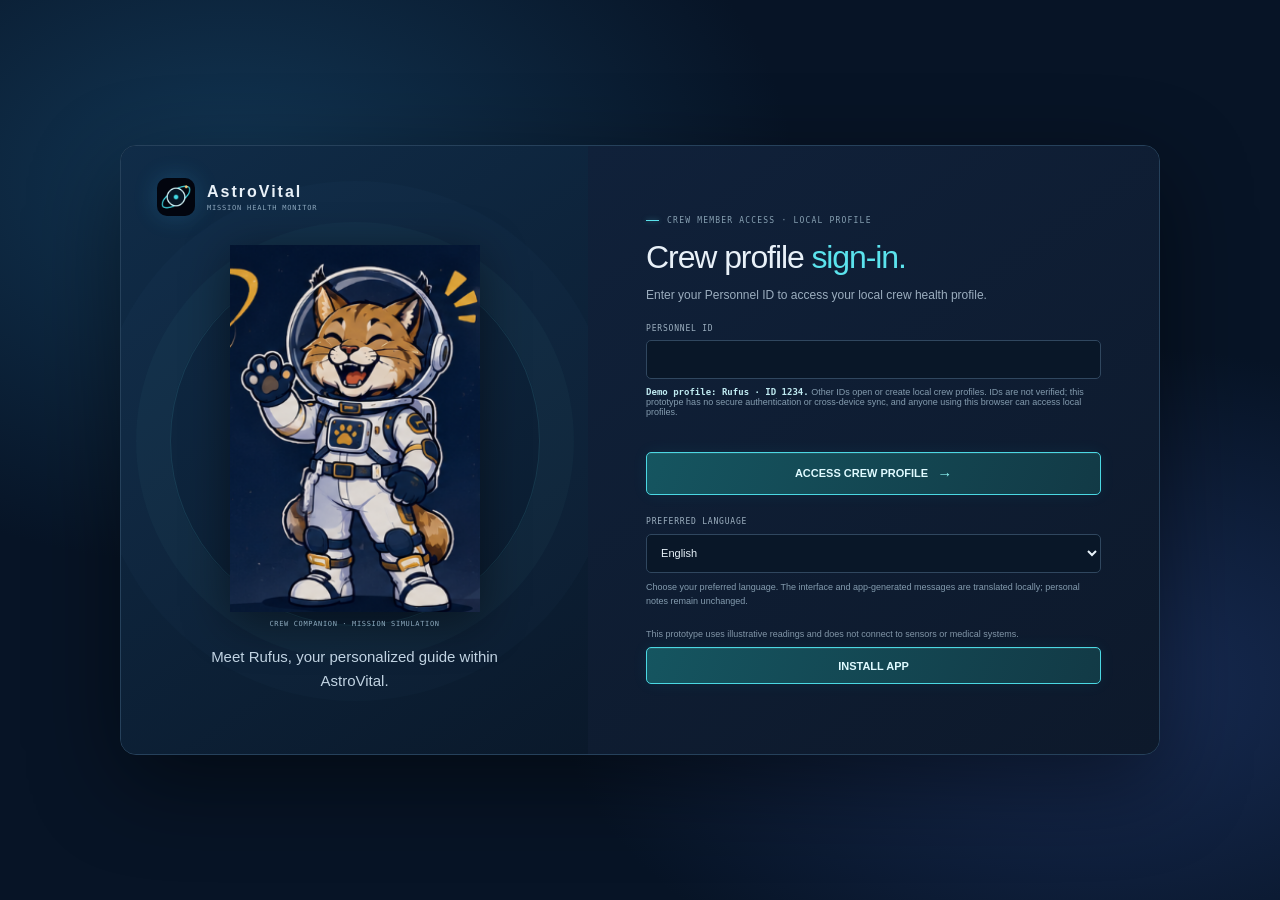
==== commit e40d71bc: "Last Min Changes and Additions" ====
--- a/SpaceApps 2026/index.html
+++ b/SpaceApps 2026/index.html
@@ -9,6 +9,8 @@
     <title>AstroVital — Your Health. Your Mission.</title>
     <meta name="apple-mobile-web-app-capable" content="yes">
     <meta name="apple-mobile-web-app-title" content="AstroVital">
+    <meta name="apple-mobile-web-app-status-bar-style" content="black-translucent">
+    <meta name="mobile-web-app-capable" content="yes">
     <meta property="og:type" content="website">
     <meta property="og:title" content="AstroVital — Your Health. Your Mission.">
     <meta property="og:description" content="A local-first health monitoring app for long-duration missions, with wellbeing and self-check-in tools.">
@@ -19,6 +21,7 @@
     <meta name="twitter:title" content="AstroVital — Your Health. Your Mission.">
     <meta name="twitter:description" content="A local-first health monitoring app for long-duration missions.">
     <meta name="twitter:image" content="https://alfaroa25.github.io/UCM-SpaceApps-2026---BLOSSAM/icons/astrovital-512.png">
+    <link rel="icon" type="image/svg+xml" href="./icons/astrovital.svg">
     <link rel="icon" type="image/png" sizes="512x512" href="./icons/astrovital-512.png">
     <link rel="apple-touch-icon" href="./icons/astrovital-192.png">
     <link rel="manifest" href="./manifest.webmanifest">
@@ -51,7 +54,7 @@
             </select>
             <p class="entry-note">Choose your preferred language. The interface and app-generated messages are translated locally; personal notes remain unchanged.</p>
             <p class="entry-privacy">This prototype uses illustrative readings and does not connect to sensors or medical systems.</p>
-            <button class="primary-button entry-install" id="entry-install-button" type="button" aria-label="Install AstroVital as an app">INSTALL APP</button>
+            <button class="primary-button entry-install" id="entry-install-button" type="button" aria-label="INSTALL APP">INSTALL APP</button>
           </div>
         </div>
       </section>
@@ -67,7 +70,7 @@
           <button class="nav-link active" data-nav="overview" title="Home dashboard"><span class="nav-icon">◈</span> Home dashboard</button>
           <button class="nav-link" data-nav="companion" title="Rufus companion"><span class="nav-icon">✦</span> Rufus companion</button>
           <button class="nav-link" data-nav="health" title="Health monitoring"><span class="nav-icon">⌁</span> Health monitoring</button>
-          <button class="nav-link" data-nav="baseline" title="Personal baseline"><span class="nav-icon">◷</span> Personal baseline</button>
+          <button class="nav-link" data-nav="insights" title="Health insights"><span class="nav-icon">◈</span> Health insights</button>
           <button class="nav-link" data-nav="environment" title="NASA Environmental Data"><span class="nav-icon">◌</span> NASA Environmental Data</button>
           <button class="nav-link" data-nav="hydration" title="Hydration tracker"><span class="nav-icon">◉</span> Hydration tracker</button>
           <button class="nav-link" data-nav="meals" title="Meals and nutrition"><span class="nav-icon">◒</span> Meals and nutrition</button>
@@ -75,8 +78,7 @@
           <button class="nav-link" data-nav="activity" title="Physical activity"><span class="nav-icon">↗</span> Physical activity</button>
           <button class="nav-link" data-nav="wellbeing" title="Wellbeing"><span class="nav-icon">☼</span> Wellbeing</button>
           <button class="nav-link" data-nav="sleep" title="Sleep tracking"><span class="nav-icon">☾</span> Sleep tracking</button>
-          <button class="nav-link" data-nav="reports" title="Health reports"><span class="nav-icon">▤</span> Health reports</button>
-          <button class="nav-link" data-nav="alerts" title="Alerts and notifications"><span class="nav-icon">♧</span> Alerts</button>
+          <button class="nav-link" data-nav="alerts" title="Alerts and notifications"><span class="nav-icon">♧</span> Alerts <span class="inbox-unread-badge" id="inbox-unread-badge" aria-live="polite" hidden></span></button>
           <button class="nav-link" data-nav="missions" title="Daily missions"><span class="nav-icon">◎</span> Daily missions</button>
           <button class="nav-link" data-nav="cognitive" title="Mind lab"><span class="nav-icon">⌘</span> Mind lab</button>
           <button class="nav-link" data-nav="settings" title="Settings"><span class="nav-icon">⚙</span> Settings</button>
@@ -96,6 +98,7 @@
       <button class="mobile-nav-backdrop" id="mobile-nav-backdrop" type="button" aria-label="Close navigation menu" hidden></button>
 
       <main class="main-content">
+        <div class="space-background" id="space-background" aria-hidden="true"></div>
         <header class="topbar">
           <div class="topbar-leading">
             <button class="mobile-nav-toggle" id="mobile-nav-toggle" type="button" aria-label="Open navigation menu" aria-controls="nav-sidebar" aria-expanded="false">
@@ -108,7 +111,7 @@
             <span class="topbar-divider"></span>
             <div class="mission-clock"><span class="clock-icon">◷</span><div class="clock-readouts"><div class="clock-readout"><span id="clock">--:--:--</span><small>UTC</small></div><div class="clock-readout profile-clock-readout"><span id="profile-clock">--:--:--</span><small id="profile-clock-zone">America/Los_Angeles</small></div></div></div>
             <button class="install-button" id="share-button" type="button" aria-label="Share AstroVital">SHARE</button>
-            <button class="install-button" id="install-button" type="button" aria-label="Install AstroVital as an app">INSTALL</button>
+            <button class="install-button" id="install-button" type="button" aria-label="INSTALL">INSTALL</button>
             <button class="icon-button alert-button" data-action="alerts" aria-label="View health alerts">♧<span class="alert-badge" id="alert-count">0</span></button>
             <button class="top-avatar" data-action="profile" aria-label="Open crew profile">MC</button>
           </div>
@@ -125,7 +128,7 @@
               <button class="primary-button" data-action="checkin"><span>＋</span> Log health check-in</button>
             </div>
 
-            <div class="notice-strip"><span class="notice-icon">ⓘ</span><span><strong>SIMULATION MODE</strong> &nbsp;All readings are illustrative sample data, not real medical measurements.</span><button aria-label="Dismiss simulation notice" data-action="dismiss-notice">×</button></div>
+            <div class="notice-strip"><span class="notice-icon">ⓘ</span><span><strong>DATA SOURCE</strong> &nbsp;No sensors are connected. Check-ins are self-reported. Synthetic examples are available only in the isolated demo.</span></div>
 
             <article class="rufus-companion" aria-live="polite">
               <div class="rufus-portrait-wrap"><img class="rufus-portrait" id="rufus-portrait" data-rufus-art="wave" data-rufus-live src="./icons/rufus-wave.png" alt="Rufus in his astronaut suit"></div>
@@ -135,12 +138,12 @@
 
             <div class="hero-grid">
               <article class="readiness-card">
-                <div class="card-topline"><span>CREW READINESS</span><span class="tiny-info">ⓘ</span></div>
+                <div class="card-topline"><span>HEALTH RECORD STATUS</span><span class="tiny-info">ⓘ</span></div>
                 <div class="readiness-body">
-                  <div class="readiness-score"><div class="score-ring"><svg viewBox="0 0 120 120" aria-hidden="true"><circle class="ring-track" cx="60" cy="60" r="51"/><circle class="ring-value" cx="60" cy="60" r="51"/></svg><div class="score-text"><strong id="readiness-score">86</strong><small>/ 100</small></div></div><div class="status-pill"><span></span> MISSION READY</div></div>
-                  <div class="readiness-copy"><h2>Looking good,<br>crew member.</h2><p>Your overall indicators are tracking close to your personal baseline. Keep your recovery routine on course.</p><button class="text-button" data-nav="health">VIEW HEALTH REPORT <span>↗</span></button></div>
+                  <div class="readiness-score"><div class="score-ring"><svg viewBox="0 0 120 120" aria-hidden="true"><circle class="ring-track" cx="60" cy="60" r="51"/><circle class="ring-value" cx="60" cy="60" r="51" style="stroke-dashoffset:320"/></svg><div class="score-text"><strong id="readiness-score">—</strong><small>NOT RATED</small></div></div><div class="status-pill"><span></span> AWAITING PERSONAL RECORDS</div></div>
+                  <div class="readiness-copy"><h2>Awaiting personal records.</h2><p>Check-ins are self-reported. AstroVital does not assess medical or mission readiness.</p><button class="text-button" data-nav="health">VIEW HEALTH LOG <span>↗</span></button></div>
                 </div>
-                <div class="readiness-foot"><span><i class="legend-dot cyan"></i>WITHIN YOUR BASELINE</span><span>LAST CHECK-IN <strong id="last-checkin">TODAY, 07:42</strong></span></div>
+                <div class="readiness-foot"><span><i class="legend-dot cyan"></i>SELF-REPORTED RECORDS ONLY</span><span>LAST RECORD <strong id="last-checkin">NOT RECORDED</strong></span></div>
                 <div class="hero-orbit orbit-one"></div><div class="hero-orbit orbit-two"></div>
               </article>
               <article class="xp-card">
@@ -155,10 +158,10 @@
 
             <div class="section-heading metric-heading"><div><div class="eyebrow"><span class="eyebrow-line"></span> HEALTH INDICATORS</div><h2>Your health at a glance</h2></div><button class="subtle-button" data-nav="health">FULL HEALTH REPORT <span>↗</span></button></div>
             <div class="metric-grid" id="overview-metrics">
-              <article class="metric-card"><div class="metric-top"><span class="metric-icon heart-icon">♡</span><span class="metric-trend good">↘ &nbsp;2 bpm</span></div><div class="metric-name">RESTING HEART RATE</div><div class="metric-reading"><strong id="metric-heart">64</strong><span>bpm</span></div><div class="metric-baseline">BASELINE <strong>58–72 bpm</strong></div><div class="sparkline heart-spark"><svg viewBox="0 0 120 32" preserveAspectRatio="none"><path d="M0 22 C9 21 9 10 18 15 S29 24 38 16 48 18 55 12 64 18 74 9 86 13 92 14 106 4 120 8"/></svg></div></article>
-              <article class="metric-card"><div class="metric-top"><span class="metric-icon sleep-icon">☾</span><span class="metric-trend good">↗ &nbsp;0.8h</span></div><div class="metric-name">SLEEP DURATION</div><div class="metric-reading"><strong id="metric-sleep">7.4</strong><span>hrs</span></div><div class="metric-baseline">TARGET <strong>7.5–9 hrs</strong></div><div class="sparkline sleep-spark"><svg viewBox="0 0 120 32" preserveAspectRatio="none"><path d="M0 25 C10 19 14 22 22 14 S33 20 42 13 51 9 60 14 69 9 78 12 91 5 98 9 110 6 120 4"/></svg></div></article>
-              <article class="metric-card"><div class="metric-top"><span class="metric-icon move-icon">↗</span><span class="metric-trend muted">DAILY GOAL</span></div><div class="metric-name">EXERCISE</div><div class="metric-reading"><strong id="metric-exercise">42</strong><span>min</span></div><div class="metric-baseline">TARGET <strong>60 min</strong></div><div class="mini-progress"><span id="exercise-progress" style="width:70%"></span></div></article>
-              <article class="metric-card"><div class="metric-top"><span class="metric-icon fatigue-icon">◌</span><span class="metric-trend good">↓ &nbsp;1 level</span></div><div class="metric-name">FATIGUE</div><div class="metric-reading"><strong id="metric-fatigue">3</strong><span>/ 10</span></div><div class="metric-baseline">PERSONAL BASELINE <strong>2–4 / 10</strong></div><div class="fatigue-bars"><i></i><i></i><i class="filled"></i><i></i><i></i><i></i><i></i><i></i><i></i><i></i></div></article>
+              <article class="metric-card"><div class="metric-top"><span class="metric-icon heart-icon">♡</span><span class="metric-trend muted" id="metric-heart-trend">AWAITING RECORD</span></div><div class="metric-name">RESTING HEART RATE</div><div class="metric-reading"><strong id="metric-heart">—</strong><span>bpm</span></div><div class="metric-baseline" id="metric-heart-source">AWAITING PERSONAL RECORDS</div><div class="sparkline heart-spark" hidden></div></article>
+              <article class="metric-card"><div class="metric-top"><span class="metric-icon sleep-icon">☾</span><span class="metric-trend muted" id="metric-sleep-trend">AWAITING RECORD</span></div><div class="metric-name">SLEEP DURATION</div><div class="metric-reading"><strong id="metric-sleep">—</strong><span>hrs</span></div><div class="metric-baseline" id="metric-sleep-source">AWAITING PERSONAL RECORDS</div><div class="sparkline sleep-spark" hidden></div></article>
+              <article class="metric-card"><div class="metric-top"><span class="metric-icon move-icon">↗</span><span class="metric-trend muted" id="metric-exercise-trend">AWAITING RECORD</span></div><div class="metric-name">EXERCISE</div><div class="metric-reading"><strong id="metric-exercise">—</strong><span>min</span></div><div class="metric-baseline" id="metric-exercise-source">AWAITING PERSONAL RECORDS</div></article>
+              <article class="metric-card"><div class="metric-top"><span class="metric-icon fatigue-icon">◌</span><span class="metric-trend muted" id="metric-fatigue-trend">AWAITING RECORD</span></div><div class="metric-name">FATIGUE</div><div class="metric-reading"><strong id="metric-fatigue">—</strong><span>/ 10</span></div><div class="metric-baseline" id="metric-fatigue-source">AWAITING PERSONAL RECORDS</div><div class="fatigue-bars"><i></i><i></i><i></i><i></i><i></i><i></i><i></i><i></i><i></i><i></i></div></article>
               <article class="metric-card unavailable-card"><div class="metric-top"><span class="metric-icon oxygen-icon">◉</span><span class="metric-trend muted">NOT CONNECTED</span></div><div class="metric-name">BLOOD OXYGEN · SpO₂</div><div class="metric-reading"><strong>—</strong><span>no sensor</span></div><div class="metric-baseline">SOURCE <strong>NOT AVAILABLE</strong></div></article>
               <article class="metric-card unavailable-card"><div class="metric-top"><span class="metric-icon pressure-icon">↕</span><span class="metric-trend muted">NOT CONNECTED</span></div><div class="metric-name">BLOOD PRESSURE</div><div class="metric-reading"><strong>—</strong><span>no sensor</span></div><div class="metric-baseline">SOURCE <strong>NOT AVAILABLE</strong></div></article>
               <article class="metric-card unavailable-card"><div class="metric-top"><span class="metric-icon temperature-icon">⌁</span><span class="metric-trend muted">NOT CONNECTED</span></div><div class="metric-name">BODY TEMPERATURE</div><div class="metric-reading"><strong>—</strong><span>no sensor</span></div><div class="metric-baseline">SOURCE <strong>NOT AVAILABLE</strong></div></article>
@@ -170,7 +173,7 @@
             <div class="lower-grid">
               <article class="panel trend-panel">
                 <div class="panel-heading"><div><div class="eyebrow"><span class="eyebrow-line"></span> PERSONAL TRENDS</div><h2>Resting heart rate</h2></div><button class="range-select" data-range="7">7 DAYS⌄</button></div>
-                <div class="chart-meta"><strong><span id="chart-latest">64</span> <small>bpm</small></strong><span class="chart-change"><span>↓</span> 2 bpm <small>from last week</small></span></div>
+                <div class="chart-meta"><strong><span id="chart-latest">—</span> <small>bpm</small></strong><span class="chart-change">Awaiting personal records</span></div>
                 <div class="chart-wrap" id="heart-chart" role="img" aria-label="Seven day resting heart rate chart"></div>
                 <div class="chart-footer"><span><i class="legend-dot cyan"></i>DAILY AVERAGE</span><span><i class="legend-line"></i>PERSONAL BASELINE</span></div>
               </article>
@@ -184,7 +187,7 @@
           </section>
 
           <section class="view" id="view-alerts">
-            <div class="page-intro"><div class="eyebrow"><span class="eyebrow-line"></span> PERSONAL HEALTH MONITOR</div><h1>Review your <span>alerts.</span></h1><p>These are prompts to review self-reported or illustrative readings, not diagnoses or emergency monitoring.</p></div>
+            <div class="page-intro"><div class="eyebrow"><span class="eyebrow-line"></span> PERSONAL RECORD REVIEW</div><h1>Alert inbox</h1><p>Health review prompts use self-reported records only. They are descriptive and are not diagnoses or continuous monitoring.</p></div>
             <div id="alerts-page-content"></div>
             <div class="health-note"><span>ⓘ</span><div><strong>Need medical guidance?</strong><p>Follow your mission medical protocols and contact your crew medical officer. AstroVital does not replace medical care.</p></div></div>
           </section>
@@ -370,23 +373,58 @@
             <footer class="disclaimer"><span>✳</span> Meal schedules and logs are personal records. Follow your crew’s approved menu and medical guidance; nutrition information is shown only when its source is recorded.</footer>
           </section>
 
-          <section class="view" id="view-environment">
+<section class="view" id="view-environment">
             <div class="page-intro"><div class="eyebrow"><span class="eyebrow-line"></span> NASA ENVIRONMENTAL DATA · PHASE 1</div><h1>Earth conditions, <span>in context.</span></h1><p>Explore daily surface meteorology and solar measurements from NASA POWER for a selected coordinate and date range.</p></div>
             <div class="notice-strip"><span class="notice-icon">ⓘ</span><span><strong>ENVIRONMENTAL DATA ONLY</strong> &nbsp;These are gridded Earth-surface observations/estimates, not astronaut biometrics, spacecraft conditions, or personal space-radiation exposure. Data are daily aggregates and may be delayed.</span></div>
+            <section class="nasa-research-dashboard" aria-labelledby="nasa-research-title">
+              <div class="section-heading"><div><div class="eyebrow"><span class="eyebrow-line"></span> HISTORICAL NASA RESEARCH DATA</div><h2 id="nasa-research-title">NASA Research &amp; Mission Data</h2></div><span class="sim-tag">RESEARCH · NOT LIVE CREW DATA</span></div>
+              <p class="nasa-research-intro">Explore historical ISS environmental telemetry and radiation measurements from NASA’s Environmental Data Application (EDA), plus human spaceflight studies from NASA’s Open Science Data Repository (OSDR). EDA’s mission records include research-hardware conditions; these are not personal astronaut readings.</p>
+              <article class="panel nasa-eda-panel">
+                <div class="panel-heading"><div><div class="eyebrow"><span class="eyebrow-line"></span> NASA EDA · HISTORICAL ISS TELEMETRY</div><h3>Environmental &amp; radiation monitoring</h3></div><span class="sim-tag">MISSION-SPECIFIC · HISTORICAL</span></div>
+                <div class="eda-controls">
+                  <label>MISSION / DATASET<select id="eda-mission" class="entry-control"><option value="RR-1">RR-1 · Rodent Research 1 (SpaceX-4)</option><option value="RR-3" selected="">RR-3 · Rodent Research 3 (SpaceX-8)</option><option value="RR-6">RR-6 · Rodent Research 6 (SpaceX-13)</option></select></label>
+                  <label>COMPARE WITH<select id="eda-compare-mission" class="entry-control"><option value="">No comparison</option><option value="RR-1">RR-1 · SpaceX-4</option><option value="RR-3">RR-3 · SpaceX-8</option><option value="RR-6" selected="">RR-6 · SpaceX-13</option></select></label>
+                  <label>MEASUREMENT<select id="eda-measurement" class="entry-control"><option value="temperatureC">ISS-side temperature · °C</option><option value="co2Ppm">Carbon dioxide · ppm</option><option value="humidityPercent">Relative humidity · % RH</option><option value="radiationGcr">Radiation · GCR · mGy/day</option><option value="radiationSaa">Radiation · SAA · mGy/day</option><option value="radiationTotal">Radiation · total · mGy/day</option></select></label>
+                  <label>FROM · OPTIONAL<input id="eda-start-date" class="entry-control" type="date"></label>
+                  <label>TO · OPTIONAL<input id="eda-end-date" class="entry-control" type="date"></label>
+                  <div class="eda-control-actions"><button id="eda-load-button" class="primary-button" type="button">LOAD NASA MISSION DATA</button><button id="eda-reset-range" class="secondary-button" type="button">CLEAR DATES</button></div>
+                </div>
+                <p class="power-query-privacy">NASA EDA values are historical mission measurements, never live astronaut exposure or vital signs. ISS telemetry trends are daily means of available ISS-side readings; radiation values retain the NASA EDA series and units.</p>
+                <div id="eda-status" class="power-request-status" role="status" aria-live="polite">Select a mission and load NASA EDA data. Verified historical mission data are bundled for offline use.</div>
+                <div id="eda-error" class="power-request-error" role="alert" hidden=""></div>
+                <div id="eda-summary" class="eda-summary-grid"></div>
+                <div id="eda-chart" class="eda-chart" aria-live="polite"><p class="eda-empty">NASA mission trends will appear here after loading a dataset.</p></div>
+                <div id="eda-source-info" class="eda-source-info"></div>
+              </article>
+              <article class="panel osdr-research-panel">
+                <div class="panel-heading"><div><div class="eyebrow"><span class="eyebrow-line"></span> NASA OSDR · HUMAN SPACEFLIGHT RESEARCH</div><h3>Research studies from astronauts</h3></div><span class="sim-tag">HUMAN · IN-FLIGHT FILTER</span></div>
+                <p>Search dataset titles and abstracts from NASA OSDR studies filtered to <strong>Homo sapiens</strong> and in-flight research. Cell, tissue, and animal experiments are excluded. Abstracts are displayed as study-provided context, not individual health guidance.</p>
+                <div class="osdr-controls"><label>SEARCH NASA STUDIES<input id="osdr-search" class="entry-control" type="search" placeholder="Try astronaut, plasma, hair follicle…" autocomplete="off"></label><button id="osdr-load-button" class="primary-button" type="button">SEARCH NASA OSDR</button></div>
+                <div id="osdr-status" class="power-request-status" role="status" aria-live="polite">Search NASA OSDR for verified human in-flight datasets.</div>
+                <div id="osdr-error" class="power-request-error" role="alert" hidden=""></div>
+                <div id="osdr-results" class="osdr-results"></div>
+              </article>
+              <article class="panel nasa-radlab-note">
+                <div class="panel-heading"><div><div class="eyebrow"><span class="eyebrow-line"></span> SOURCE &amp; SAFETY</div><h3>Historical research, not personal monitoring</h3></div></div>
+                <p>Radiation plots above are historical NASA EDA mission data and are not a live exposure monitor. The NASA RadLab page was unavailable during integration; use its official portal for availability updates. No RadLab measurements are fabricated or substituted.</p>
+                <p><a href="https://visualization.osdr.nasa.gov/eda/" target="_blank" rel="noopener noreferrer">NASA Environmental Data Application ↗</a> · <a href="https://visualization.osdr.nasa.gov/eda/api_reference" target="_blank" rel="noopener noreferrer">EDA API reference ↗</a> · <a href="https://visualization.osdr.nasa.gov/radlab/gui/overview/" target="_blank" rel="noopener noreferrer">NASA RadLab ↗</a> · <a href="https://osdr.nasa.gov/bio/repo/" target="_blank" rel="noopener noreferrer">NASA OSDR ↗</a> · <a href="https://visualization.osdr.nasa.gov/biodata/api/" target="_blank" rel="noopener noreferrer">OSDR API documentation ↗</a></p>
+                <p class="nasa-prototype-disclaimer">AstroVital is an educational monitoring prototype, not a medical diagnostic system. Historical environmental and research data do not establish an individual’s medical condition and do not replace crew medical guidance.</p>
+              </article>
+            </section>
             <article class="panel power-query-panel">
               <div class="panel-heading"><div><div class="eyebrow"><span class="eyebrow-line"></span> NASA POWER · DAILY POINT API</div><h2>Select a location and date range</h2></div></div>
               <form id="nasa-power-form" class="power-query-form">
-                <label>LATITUDE · DEGREES<input id="power-latitude" name="latitude" class="entry-control" type="number" min="-90" max="90" step="any" value="37.365" required></label>
-                <label>LONGITUDE · DEGREES<input id="power-longitude" name="longitude" class="entry-control" type="number" min="-180" max="180" step="any" value="-120.425" required></label>
-                <label>START DATE<input id="power-start" name="start" class="entry-control" type="date" min="1981-01-01" required></label>
-                <label>END DATE<input id="power-end" name="end" class="entry-control" type="date" required></label>
+                <label>LATITUDE · DEGREES<input id="power-latitude" name="latitude" class="entry-control" type="number" min="-90" max="90" step="any" value="37.365" required=""></label>
+                <label>LONGITUDE · DEGREES<input id="power-longitude" name="longitude" class="entry-control" type="number" min="-180" max="180" step="any" value="-120.425" required=""></label>
+                <label>START DATE<input id="power-start" name="start" class="entry-control" type="date" min="1981-01-01" required=""></label>
+                <label>END DATE<input id="power-end" name="end" class="entry-control" type="date" required=""></label>
                 <button id="power-load-button" class="primary-button" type="submit">LOAD NASA POWER DATA</button>
               </form>
               <p class="power-query-privacy">The selected coordinates and dates are sent directly from this browser to the public NASA POWER API. No AstroVital account or API key is used.</p>
               <div id="power-request-status" class="power-request-status" role="status" aria-live="polite">Choose a location and dates, then load the NASA POWER daily data.</div>
-              <div id="power-request-error" class="power-request-error" role="alert" hidden></div>
-            </article>
-            <section id="power-results" hidden>
+              <div id="power-request-error" class="power-request-error" role="alert" hidden=""></div>
+            </article>
+            <section id="power-results" hidden="">
               <div class="power-results-meta">
                 <div><small>SELECTED COORDINATES</small><strong id="power-location">—</strong></div>
                 <div><small>REQUESTED DATE RANGE</small><strong id="power-range">—</strong></div>
@@ -410,10 +448,91 @@
                 <p><a href="https://power.larc.nasa.gov/" target="_blank" rel="noopener noreferrer">NASA Prediction Of Worldwide Energy Resources (POWER) ↗</a> · <a href="https://power.larc.nasa.gov/docs/services/api/temporal/daily/" target="_blank" rel="noopener noreferrer">Daily API documentation ↗</a></p>
               </article>
             </section>
-            <article class="panel power-roadmap-panel">
-              <div class="panel-heading"><div><div class="eyebrow"><span class="eyebrow-line"></span> FOLLOWING DATA INTEGRATION PHASES</div><h2>More NASA and USGS sources</h2></div><span class="sim-tag">NOT YET CONNECTED</span></div>
-              <p>Satellite imagery (Worldview/GIBS), FIRMS fire detections, Earthdata and NASA dataset catalogs, Giovanni, AppEEARS, and USGS discovery are not part of this NASA POWER phase.</p>
-            </article>
+            <section class="source-explorer" aria-labelledby="source-explorer-title">
+              <div class="section-heading"><div><div class="eyebrow"><span class="eyebrow-line"></span> NASA &amp; USGS · LIVE SOURCE EXPLORER</div><h2 id="source-explorer-title">More mission and Earth science data</h2></div><span class="sim-tag">RESEARCH CONTEXT · NOT PERSONAL HEALTH DATA</span></div>
+              <p class="source-explorer-intro">Explore satellite visualizations, Earth observation catalogs, water monitoring locations, and earthquake reports. These environmental and geoscience records describe places and research products; they do not measure an astronaut’s health.</p>
+              <article class="panel source-catalog-panel">
+                <div class="panel-heading"><div><div class="eyebrow"><span class="eyebrow-line"></span> OFFICIAL DATA CATALOG</div><h3>NASA and USGS sources</h3></div><span class="sim-tag">PRIMARY SOURCES</span></div>
+                <div class="source-catalog-grid">
+                  <a href="https://worldview.earthdata.nasa.gov/" target="_blank" rel="noopener noreferrer"><strong>NASA Worldview / GIBS</strong><span>Satellite imagery and map visualizations</span></a>
+                  <a href="https://firms.modaps.eosdis.nasa.gov/" target="_blank" rel="noopener noreferrer"><strong>NASA FIRMS</strong><span>Satellite active-fire detections · MAP_KEY required for API</span></a>
+                  <a href="https://power.larc.nasa.gov/" target="_blank" rel="noopener noreferrer"><strong>NASA POWER</strong><span>Daily Earth-surface meteorology and solar data</span></a>
+                  <a href="https://visualization.osdr.nasa.gov/eda/" target="_blank" rel="noopener noreferrer"><strong>NASA EDA</strong><span>Historical ISS-associated telemetry and radiation</span></a>
+                  <a href="https://osdr.nasa.gov/bio/repo/" target="_blank" rel="noopener noreferrer"><strong>NASA OSDR</strong><span>Human spaceflight research datasets</span></a>
+                  <a href="https://api.waterdata.usgs.gov/ogcapi/v1/" target="_blank" rel="noopener noreferrer"><strong>USGS Water Data API</strong><span>Monitoring locations and reported measurements</span></a>
+                  <a href="https://earthquake.usgs.gov/earthquakes/feed/" target="_blank" rel="noopener noreferrer"><strong>USGS Earthquake Catalog</strong><span>Recent earthquake GeoJSON feeds</span></a>
+                  <a href="https://landsatlook.usgs.gov/stac-server/" target="_blank" rel="noopener noreferrer"><strong>USGS LandsatLook STAC</strong><span>Landsat Collection 2 imagery metadata and assets</span></a>
+                </div>
+              </article>
+              <div class="source-integration-grid">
+                <article class="panel source-module">
+                  <div class="panel-heading"><div><div class="eyebrow"><span class="eyebrow-line"></span> NASA GIBS · WORLDVIEW</div><h3>Satellite imagery</h3></div><span class="sim-tag">NASA VISUALIZATION</span></div>
+                  <form id="worldview-form" class="source-form">
+                    <label>IMAGE LAYER<select id="worldview-layer" class="entry-control"><option value="MODIS_Terra_CorrectedReflectance_TrueColor">Terra MODIS · True Color</option><option value="MODIS_Aqua_CorrectedReflectance_TrueColor">Aqua MODIS · True Color</option><option value="VIIRS_SNPP_CorrectedReflectance_TrueColor">Suomi NPP VIIRS · True Color</option></select></label>
+                    <label>IMAGE DATE<input id="worldview-date" class="entry-control" type="date" required></label>
+                    <button class="primary-button" type="submit">LOAD NASA IMAGERY</button>
+                  </form>
+                  <div id="worldview-status" class="source-status" role="status" aria-live="polite">Choose a layer and date to load NASA GIBS imagery.</div>
+                  <div id="worldview-error" class="source-error" role="alert" hidden></div>
+                  <div class="worldview-image-frame"><img id="worldview-image" alt="Historical NASA satellite image" hidden><span id="worldview-empty">NASA satellite imagery will appear here.</span></div>
+                  <p class="source-attribution">NASA Global Imagery Browse Services (GIBS), EPSG:4326 WMS. Imagery is a global visualization, not a local environmental sensor or health measure.</p>
+                </article>
+                <article class="panel source-module">
+                  <div class="panel-heading"><div><div class="eyebrow"><span class="eyebrow-line"></span> NASA FIRMS · ACTIVE FIRES</div><h3>Satellite fire detections</h3></div><span class="sim-tag">API KEY REQUIRED</span></div>
+                  <p>NASA FIRMS requires a personal MAP_KEY. Enter it for a one-time request; it is sent only to the official NASA endpoint and is not saved in AstroVital.</p>
+                  <form id="firms-form" class="source-form">
+                    <label>FIRMS MAP_KEY<input id="firms-map-key" class="entry-control" type="password" autocomplete="off" spellcheck="false" placeholder="Paste your NASA FIRMS MAP_KEY" required></label>
+                    <label>SATELLITE FEED<select id="firms-source" class="entry-control"><option value="VIIRS_SNPP_NRT">Suomi NPP VIIRS · near real time</option><option value="VIIRS_NOAA20_NRT">NOAA-20 VIIRS · near real time</option><option value="MODIS_NRT">MODIS · near real time</option></select></label>
+                    <label>COUNTRY CODE<input id="firms-country" class="entry-control" value="USA" maxlength="3" pattern="[A-Za-z]{3}" required></label>
+                    <label>PAST DAYS<select id="firms-days" class="entry-control"><option value="1">1 day</option><option value="2">2 days</option><option value="3">3 days</option></select></label>
+                    <button class="primary-button" type="submit">LOAD FIRMS DETECTIONS</button>
+                  </form>
+                  <div id="firms-status" class="source-status" role="status" aria-live="polite">No fire data loaded. A valid NASA FIRMS MAP_KEY is required.</div>
+                  <div id="firms-error" class="source-error" role="alert" hidden></div>
+                  <div id="firms-results" class="source-results"></div>
+                  <p class="source-attribution">NASA Fire Information for Resource Management System (FIRMS). Active-fire detections are satellite observations, not a complete fire perimeter or health-risk assessment.</p>
+                </article>
+                <article class="panel source-module">
+                  <div class="panel-heading"><div><div class="eyebrow"><span class="eyebrow-line"></span> USGS · EARTHQUAKE CATALOG</div><h3>Recent earthquake events</h3></div><span class="sim-tag">PUBLIC GEOJSON FEED</span></div>
+                  <form id="earthquake-form" class="source-form">
+                    <label>TIME WINDOW<select id="earthquake-range" class="entry-control"><option value="hour">Past hour</option><option value="day" selected>Past day</option><option value="week">Past week</option></select></label>
+                    <label>MINIMUM MAGNITUDE<select id="earthquake-min-mag" class="entry-control"><option value="0">All reported</option><option value="2.5">2.5+</option><option value="4.5">4.5+</option></select></label>
+                    <button class="primary-button" type="submit">LOAD USGS EVENTS</button>
+                  </form>
+                  <div id="earthquake-status" class="source-status" role="status" aria-live="polite">Load the USGS GeoJSON feed to view recent events.</div>
+                  <div id="earthquake-error" class="source-error" role="alert" hidden></div>
+                  <div id="earthquake-results" class="source-results"></div>
+                  <p class="source-attribution">USGS Earthquake Hazards Program GeoJSON feed. Event magnitude, depth, time, and location are source-reported; follow official alerts and guidance.</p>
+                </article>
+                <article class="panel source-module">
+                  <div class="panel-heading"><div><div class="eyebrow"><span class="eyebrow-line"></span> USGS · WATER DATA</div><h3>Nearby monitoring locations</h3></div><span class="sim-tag">OGC API · LIVE SEARCH</span></div>
+                  <form id="usgs-water-form" class="source-form">
+                    <label>LATITUDE<input id="usgs-water-lat" class="entry-control" type="number" min="-90" max="90" step="any" value="37.365" required></label>
+                    <label>LONGITUDE<input id="usgs-water-lon" class="entry-control" type="number" min="-180" max="180" step="any" value="-120.425" required></label>
+                    <button class="primary-button" type="submit">FIND WATER SITES</button>
+                  </form>
+                  <div id="usgs-water-status" class="source-status" role="status" aria-live="polite">Search a location to find USGS monitoring sites.</div>
+                  <div id="usgs-water-error" class="source-error" role="alert" hidden></div>
+                  <div id="usgs-water-results" class="source-results"></div>
+                  <div id="usgs-water-measurements" class="source-results"></div>
+                  <p class="source-attribution">USGS Water Data OGC API v1. Site observations can be delayed, historical, or unavailable; each measurement is labeled with its exact time and units.</p>
+                </article>
+                <article class="panel source-module">
+                  <div class="panel-heading"><div><div class="eyebrow"><span class="eyebrow-line"></span> USGS · LANDSATLOOK STAC</div><h3>Landsat scene discovery</h3></div><span class="sim-tag">LANDSAT COLLECTION 2</span></div>
+                  <form id="landsat-form" class="source-form">
+                    <label>LATITUDE<input id="landsat-lat" class="entry-control" type="number" min="-90" max="90" step="any" value="37.365" required></label>
+                    <label>LONGITUDE<input id="landsat-lon" class="entry-control" type="number" min="-180" max="180" step="any" value="-120.425" required></label>
+                    <label>FROM<input id="landsat-start" class="entry-control" type="date" required></label>
+                    <label>TO<input id="landsat-end" class="entry-control" type="date" required></label>
+                    <button class="primary-button" type="submit">SEARCH LANDSAT SCENES</button>
+                  </form>
+                  <div id="landsat-status" class="source-status" role="status" aria-live="polite">Search the official USGS Landsat catalog for scenes.</div>
+                  <div id="landsat-error" class="source-error" role="alert" hidden></div>
+                  <div id="landsat-results" class="source-results"></div>
+                  <p class="source-attribution">USGS LandsatLook STAC API, Collection 2 Level-2 Surface Reflectance. If browser cross-origin access is blocked, the official parameterized STAC search link remains available.</p>
+                </article>
+              </div>
+            </section>
             <footer class="disclaimer"><span>✳</span> NASA POWER surface solar radiation is not personal space-radiation exposure. Environmental conditions do not measure astronaut health and must not be used to diagnose or infer a medical state.</footer>
           </section>
 
@@ -423,7 +542,7 @@
               <div id="settings-summary" class="settings-summary"></div>
               <button class="primary-button" data-action="profile">EDIT PROFILE & PREFERENCES <span>→</span></button>
             </article>
-            <div class="health-note"><span>ⓘ</span><div><strong>Local-only prototype</strong><p>Hydration, activity, sleep, meals, wellbeing, and medication entries save on this device. Background notifications and cloud sync are not implemented.</p></div></div>
+            <div class="health-note"><span>ⓘ</span><div><strong>Local-only prototype</strong><p>Hydration, activity, sleep, meals, wellbeing, medication entries, and inbox alerts are saved on this device. Push notifications and cloud sync are not configured.</p></div></div>
           </section>
 
           <section class="view" id="view-roadmap">
@@ -457,36 +576,70 @@
           </section>
 
           <section class="view" id="view-health">
-            <div class="page-intro"><div class="eyebrow"><span class="eyebrow-line"></span> PERSONAL HEALTH MONITOR</div><h1>Your health, <span>in context.</span></h1><p>Track cardiovascular and recovery signals, resistance exercise, symptoms, crew connection, and simulated radiation exposure. Compare patterns with your personal references, then follow mission medical guidance when something concerns you.</p></div>
-            <div class="notice-strip"><span class="notice-icon">ⓘ</span><span><strong>SIMULATION MODE</strong> &nbsp;All readings are illustrative sample data, not real medical measurements.</span></div>
+            <div class="page-intro"><div class="eyebrow"><span class="eyebrow-line"></span> SELF-REPORTED HEALTH LOG</div><h1>Your health, <span>in context.</span></h1><p>Review health information you choose to record. AstroVital does not connect to medical sensors or assess health status; missing values remain unavailable.</p></div>
+            <div class="notice-strip"><span class="notice-icon">ⓘ</span><span><strong>DATA SOURCE</strong> &nbsp;Check-ins and wellbeing entries are self-reported. Demo readings are synthetic and isolated to the Health Insights demo.</span></div>
             <aside class="rufus-brief health-rufus"><img data-rufus-art="confident" src="./icons/rufus-confident.png" alt="Rufus standing confidently in his astronaut suit" loading="lazy" decoding="async"><div><span class="rufus-brief-label">PERSONAL BASELINE CHECK</span><strong>Your numbers are information, not a score.</strong><p>Notice patterns at your own pace. If a reading concerns you, talk with your flight surgeon.</p></div></aside>
             <div id="health-alerts"></div>
             <div class="health-detail-grid" id="health-metrics"></div>
-            <article class="panel full-chart-panel"><div class="panel-heading"><div><div class="eyebrow"><span class="eyebrow-line"></span> HEALTH TIMELINE</div><h2>Personal trends over time</h2></div><div class="range-tabs"><button class="range-tab active" data-range="7">7D</button><button class="range-tab" data-range="30">30D</button></div></div><div class="timeline-legend"><span><i class="legend-dot cyan"></i>HEART RATE</span><span><i class="legend-dot blue"></i>SLEEP (HRS)</span><span><i class="legend-line"></i>BASELINE</span></div><div class="chart-wrap large-chart" id="health-chart"></div></article>
+            <div id="health-symptom-history"></div>
+            <article class="panel full-chart-panel"><div class="panel-heading"><div><div class="eyebrow"><span class="eyebrow-line"></span> HEALTH TIMELINE</div><h2>Personal trends over time</h2></div><div class="range-tabs"><button class="range-tab active" data-range="7">7D</button><button class="range-tab" data-range="30">30D</button></div></div>            <div class="timeline-legend"><span><i class="legend-dot cyan"></i>SELF-REPORTED HEART RATE</span><span><i class="legend-dot blue"></i>SELF-REPORTED SLEEP (HRS)</span><span><i class="legend-line"></i>30-DAY PERSONAL BASELINE</span></div><div class="chart-wrap large-chart" id="health-chart"></div></article>
             <article class="panel baseline-link-panel"><div><div class="eyebrow"><span class="eyebrow-line"></span> PERSONAL HEALTH BASELINE</div><h2>Follow your own trends over time.</h2><p>Establish a 30-day personal reference and compare check-ins with your own history, not population averages.</p></div><button class="primary-button" data-nav="baseline">OPEN PERSONAL BASELINE <span>→</span></button></article>
-            <div class="health-note"><span>ⓘ</span><div><strong>About these indicators</strong><p>Resistance exercise is tracked as a bone-health countermeasure activity, not a measurement of bone density. Symptom and crew-connection entries are self-reports, not immune or behavioral health assessments. All references are illustrative; review concerns with your flight surgeon or crew medical officer.</p></div></div>
+            <div class="health-note"><span>ⓘ</span><div><strong>About these indicators</strong><p>Exercise, sleep, symptoms, mood, and crew-connection entries are descriptive self-reports, not medical assessments. The radiation scenario is illustrative and does not represent personal exposure. Follow mission medical guidance for health concerns.</p></div></div>
             <footer class="disclaimer"><span>✳</span> AstroVital provides wellness tools, not medical diagnoses. Follow mission medical guidance.</footer>
-          </section>
-
-          <section class="view" id="view-baseline">
-            <div class="page-intro"><div class="eyebrow"><span class="eyebrow-line"></span> PERSONAL HEALTH BASELINE</div><h1>Your health, <span>your history.</span></h1><p>Track daily indicators against your own first 30 records. AstroVital does not compare you with other astronauts or the general population.</p></div>
+
+
+          </section>
+
+          <section class="view" id="view-insights">
+            <div class="page-intro"><div class="eyebrow"><span class="eyebrow-line"></span> ASTROVITAL HEALTH INSIGHTS</div><h1>Health insights</h1><p>Explore your personal baseline and reports built from locally saved data.</p></div>
+            <div class="insights-toolbar"><span id="insights-mode-label">PERSONAL RECORDS · LOCAL ONLY</span><button class="secondary-button" id="insight-demo-toggle" data-action="toggle-insight-demo" type="button" aria-pressed="false">View demo data</button></div>
+            <div class="notice-strip insights-demo-notice" id="insights-demo-notice" hidden><span class="notice-icon">ⓘ</span><span>Synthetic demo data; not personal or NASA readings. Demo records are isolated to this view; your saved profile data will not change. Demo exports are marked synthetic.</span></div>
+            <div class="insight-tabs" role="tablist" aria-label="Health insights views">
+              <button class="insight-tab active" id="insight-tab-baseline" data-insight-tab="baseline" type="button" role="tab" aria-controls="view-baseline" aria-selected="true">Personal Baseline</button>
+              <button class="insight-tab" id="insight-tab-daily" data-insight-tab="daily" type="button" role="tab" aria-controls="view-reports" aria-selected="false" tabindex="-1">Daily Report</button>
+              <button class="insight-tab" id="insight-tab-weekly" data-insight-tab="weekly" type="button" role="tab" aria-controls="view-reports" aria-selected="false" tabindex="-1">Weekly Report</button>
+            </div>
+            <section class="insight-panel" id="view-baseline" data-insight-panel="baseline" role="tabpanel" aria-labelledby="insight-tab-baseline">
             <div class="baseline-toolbar">
               <article class="panel baseline-progress-card"><div class="baseline-progress-copy"><span class="baseline-kicker">BASELINE STATUS</span><strong id="baseline-state">Collecting personal records</strong><p id="baseline-description">Log daily health measurements. Your baseline becomes available after 30 dated records covering at least 30 calendar dates.</p></div><div class="baseline-progress"><div><span id="baseline-record-count">0 / 30 records</span><strong id="baseline-progress-percent">0%</strong></div><div class="progress-track"><span id="baseline-progress-fill"></span></div></div></article>
-              <div class="baseline-actions"><button class="primary-button" data-action="checkin">LOG DAILY METRICS <span>→</span></button><button class="secondary-button" id="baseline-load-demo" data-action="baseline-load-demo">LOAD SYNTHETIC DEMO</button></div>
+              <div class="baseline-actions"><button class="primary-button" id="baseline-log-metrics" data-action="checkin">LOG DAILY METRICS <span>→</span></button></div>
             </div>
             <div class="baseline-dashboard-grid">
-              <article class="baseline-score-card"><div class="eyebrow"><span class="eyebrow-line"></span> PERSONAL HEALTH SCORE</div><div class="baseline-score"><strong id="baseline-score">—</strong><span>/ 100</span></div><span class="baseline-score-status" id="baseline-score-status">Collecting baseline</span><p>This illustrative index summarizes changes from your own baseline. It is not clinically validated.</p></article>
-              <article class="baseline-summary-card"><div class="eyebrow"><span class="eyebrow-line"></span> DAILY SUMMARY · RULE-BASED</div><h2 id="baseline-summary-title">Your trends will appear here.</h2><p id="baseline-summary">Save daily measurements to see how your indicators compare with your personal history.</p><span id="baseline-data-mode" class="sim-tag">PERSONAL RECORDS · LOCAL ONLY</span></article>
+              <article class="baseline-score-card"><div class="eyebrow"><span class="eyebrow-line"></span> EXPERIMENTAL COMPARISON INDEX</div><div class="baseline-score"><strong id="baseline-score">—</strong><span>/ 100</span></div><span class="baseline-score-status" id="baseline-score-status">Collecting baseline</span><p>This experimental, non-clinical index summarizes recorded changes from your own baseline. It does not assess or predict astronaut readiness.</p></article>
+              <article class="baseline-summary-card"><div class="eyebrow"><span class="eyebrow-line"></span> EXPERIMENTAL SUMMARY</div><h2 id="baseline-summary-title">Your trends will appear here.</h2><p id="baseline-summary">Save daily measurements to see descriptive comparisons with your personal history.</p><span id="baseline-data-mode" class="sim-tag">PERSONAL RECORDS · LOCAL ONLY</span></article>
             </div>
             <div class="section-heading baseline-section-heading"><div><div class="eyebrow"><span class="eyebrow-line"></span> CURRENT VS YOUR BASELINE</div><h2>Health indicators</h2></div><span class="sim-tag">NO POPULATION COMPARISON</span></div>
             <div class="baseline-metric-grid" id="baseline-metrics"></div>
             <div class="baseline-lower-grid">
-              <article class="panel baseline-risk-panel"><div class="panel-heading"><div><div class="eyebrow"><span class="eyebrow-line"></span> RULE-BASED SIGNALS</div><h2>Patterns to review</h2></div></div><div id="baseline-risks"></div></article>
+              <article class="panel baseline-risk-panel"><div class="panel-heading"><div><div class="eyebrow"><span class="eyebrow-line"></span> EXPERIMENTAL PATTERNS</div><h2>Patterns to review</h2></div></div><div id="baseline-risks"></div></article>
               <article class="panel baseline-trend-panel"><div class="panel-heading"><div><div class="eyebrow"><span class="eyebrow-line"></span> ROLLING WINDOWS</div><h2>7, 14 &amp; 30 day trends</h2></div></div><div id="baseline-trends"></div></article>
             </div>
             <article class="panel baseline-charts-panel"><div class="panel-heading"><div><div class="eyebrow"><span class="eyebrow-line"></span> PERSONAL HISTORY</div><h2>Health trends</h2></div><div class="range-tabs" aria-label="Chart date range"><button class="range-tab" data-baseline-range="7">7D</button><button class="range-tab active" data-baseline-range="30">30D</button><button class="range-tab" data-baseline-range="90">90D</button></div></div><div class="baseline-charts" id="baseline-charts"></div></article>
             <aside class="health-note baseline-source-note"><span>ⓘ</span><div><strong>NASA research context and data source</strong><p>This feature is inspired by NASA Spaceflight Standard Measures research for Actigraphy and Cognition. This prototype does not import participant-level NASA data or claim synthetic examples represent NASA crews. <a href="https://data.nasa.gov/dataset/nasa-life-sciences-portal-nlsp" target="_blank" rel="noopener noreferrer">NASA Life Sciences Portal</a> · <a href="https://www.nasa.gov/hrp/nlsp/" target="_blank" rel="noopener noreferrer">NASA HRP data access</a></p></div></aside>
-            <footer class="disclaimer"><span>✳</span> Trends, scores, risk flags, and prompts are illustrative and not diagnoses, medical advice, or calibrated probabilities. Follow mission medical protocols and discuss concerning changes with your crew medical officer. Personal records remain in this browser.</footer>
+            <footer class="disclaimer"><span>✳</span> The 30-day personal baseline preserves your historical comparisons. Scores and experimental patterns are non-clinical, not diagnoses or medical risk predictions, and do not assess astronaut fitness. Synthetic demo data remain isolated from personal records and reports.</footer>
+            </section>
+
+            <section class="insight-panel" id="view-reports" data-insight-panel="reports" role="tabpanel" aria-labelledby="insight-tab-daily" hidden>
+            <div class="notice-strip report-privacy-note"><span class="notice-icon">ⓘ</span><span id="health-report-privacy-copy">Reports use only data recorded in this local profile. CSV and print exports are created on this device; no health data are uploaded. Private notes and nutrition details are excluded from CSV. Self-reported and illustrative information is not a diagnosis or medical advice.</span></div>
+            <form class="panel health-report-controls" id="health-report-form">
+              <label><span>Ending date</span><input id="health-report-date" name="endDate" type="date" required></label>
+              <button class="primary-button" type="submit">Generate report <span>→</span></button>
+            </form>
+            <section class="health-report-document" id="health-report-document" aria-live="polite">
+              <header class="health-report-heading"><div><div class="eyebrow"><span class="eyebrow-line"></span> ASTROVITAL · HEALTH REPORT</div><h2 id="health-report-title">Daily summary</h2><p id="health-report-caption">Records in the selected date range.</p></div></header>
+              <div class="health-report-meta" id="health-report-meta">
+                <div><span>Profile</span><strong id="health-report-profile" data-user-content>—</strong></div>
+                <div><span>Report period</span><strong id="health-report-period-label">Daily</strong></div>
+                <div><span>Date range</span><strong id="health-report-range">—</strong></div>
+                <div><span>Recorded days</span><strong id="health-report-recorded-days">0 / 1</strong></div>
+              </div>
+              <div class="notice-strip synthetic-report-note" id="health-report-synthetic" hidden><span class="notice-icon">ⓘ</span><span>Synthetic demo data; these are not real readings.</span></div>
+              <div class="report-empty-state" id="health-report-empty" hidden>No records for this period.</div>
+              <div class="health-report-grid" id="health-report-content"></div>
+              <footer class="health-report-disclaimer">Rufus, your AI health companion. This summary describes saved records only; it does not assess risk or replace mission medical guidance.</footer>
+            </section>
+            <div class="health-report-actions"><button class="secondary-button" id="health-report-export" type="button">Export CSV</button><button class="secondary-button" id="health-report-print" type="button">Print / Save PDF</button><span id="health-report-feedback" role="status" aria-live="polite"></span></div>
+            </section>
           </section>
 
           <section class="view" id="view-missions">
@@ -501,9 +654,9 @@
 
           <section class="view" id="view-cognitive">
             <div class="page-intro"><div class="eyebrow"><span class="eyebrow-line"></span> COGNITIVE FITNESS · MIND LAB</div><h1>Keep your mind <span>mission sharp.</span></h1><p>Short, optional brain games offer a fun way to practice focus. They are not clinical cognitive assessments.</p></div>
-            <div class="cognitive-stats"><div><span>THIS WEEK</span><strong id="cog-sessions">3 <small>sessions</small></strong></div><div><span>BEST REACTION</span><strong id="cog-best">284 <small>ms</small></strong></div><div><span>FOCUS STREAK</span><strong>✦ 4 <small>days</small></strong></div><span class="sim-tag">SIMULATED SCORES</span></div>
+            <div class="cognitive-stats"><div><span>THIS WEEK</span><strong id="cog-sessions">0 <small>sessions</small></strong></div><div><span>BEST REACTION</span><strong id="cog-best">— <small>ms</small></strong></div><div><span>FOCUS STREAK</span><strong>— <small>not recorded</small></strong></div><span class="sim-tag">GAME RESULTS · NOT AN ASSESSMENT</span></div>
             <aside class="rufus-brief mind-rufus"><img data-rufus-art="confident" src="./icons/rufus-confident.png" alt="Rufus encourages the crew in the Mind Lab" loading="lazy" decoding="async"><div><span class="rufus-brief-label">MIND LAB</span><strong>Curiosity is a great place to start.</strong><p>These are just-for-fun focus games. Take a break whenever you need one.</p></div></aside>
-            <div class="game-tabs" role="tablist"><button class="game-tab active" data-game="memory">01 &nbsp; MEMORY</button><button class="game-tab" data-game="reaction">02 &nbsp; REACTION</button><button class="game-tab" data-game="attention">03 &nbsp; ATTENTION</button></div>
+            <div class="game-tabs" role="tablist"><button class="game-tab active" data-game="memory">01 &nbsp; MEMORY SEQUENCE</button><button class="game-tab" data-game="reaction">02 &nbsp; REACTION</button><button class="game-tab" data-game="attention">03 &nbsp; TARGET SCAN</button><button class="game-tab" data-game="match">04 &nbsp; MEMORY MATCH</button></div>
             <article class="panel game-panel">
               <div class="game-copy"><div class="eyebrow"><span class="eyebrow-line"></span><span id="game-kicker">MEMORY SEQUENCE</span></div><h2 id="game-title">Sequence protocol</h2><p id="game-description">Watch the sequence, then repeat it in the same order. Each round adds one new step.</p><div class="game-meta"><span>◷ &nbsp;<strong id="game-duration">~1 MIN</strong></span><span>✦ &nbsp;+25 XP COMPLETE</span></div><button class="primary-button" id="game-start">START EXERCISE <span>→</span></button></div>
               <div class="game-stage" id="game-stage"><div class="game-idle"><div class="game-emblem">⌘</div><span>COGNITIVE TRAINING MODULE</span><small>SELECT START TO BEGIN</small></div></div>
@@ -525,7 +678,7 @@
             </aside>
             <aside class="rufus-brief recovery-rufus"><img data-rufus-art="sleep" src="./icons/rufus-sleep.png" alt="Rufus snoozes on a cloud in his spacesuit" loading="lazy" decoding="async"><div><span class="rufus-brief-label">RECOVERY REMINDER</span><strong>Rest is part of the mission.</strong><p>A quiet moment, a good sleep opportunity, and an honest check-in all count.</p></div></aside>
             <div class="journal-grid">
-              <article class="panel checkin-panel"><div class="eyebrow"><span class="eyebrow-line"></span> TODAY'S WELLBEING CHECK-IN</div><h2 id="wellbeing-greeting">How are you feeling?</h2><p class="form-intro">This is a non-clinical reflection. You can skip any part and update today’s entry later.</p><form id="wellness-form"><label class="field-label">MOOD RIGHT NOW</label><div class="mood-options"><label><input type="radio" name="mood" value="Low"><span>☁</span><small>LOW</small></label><label><input type="radio" name="mood" value="Okay"><span>◒</span><small>OKAY</small></label><label><input type="radio" name="mood" value="Good"><span>☀</span><small>GOOD</small></label><label><input type="radio" name="mood" value="Great"><span>✦</span><small>GREAT</small></label></div><label class="field-label" for="energy-slider">FATIGUE LEVEL <strong><span id="fatigue-value">3</span> / 10</strong></label><input id="energy-slider" class="range-input" type="range" min="1" max="10" value="3"><div class="range-labels"><span>FEELING RESTED</span><span>VERY FATIGUED</span></div><label class="field-label" for="stress-slider">STRESS RIGHT NOW <strong><span id="stress-value">3</span> / 10</strong></label><input id="stress-slider" class="range-input" type="range" min="1" max="10" value="3"><div class="range-labels"><span>LOW</span><span>HIGH</span></div><label class="field-label" for="wellbeing-connection">SENSE OF CREW CONNECTION</label><select id="wellbeing-connection" name="connection" class="entry-control"><option>Connected</option><option>A little isolated</option><option>Isolated</option></select><label class="field-label" for="journal-note">PRIVATE JOURNAL <span class="optional-label">OPTIONAL · STORED ON THIS DEVICE</span></label><textarea id="journal-note" name="note" rows="4" maxlength="500" placeholder="Anything you'd like to reflect on? Only you can see this note on this device."></textarea><div class="form-footer"><span>UP TO 500 CHARACTERS · LOCAL PROFILE</span><button class="primary-button" type="submit">SAVE CHECK-IN <span>→</span></button></div><div class="form-feedback" id="journal-feedback" aria-live="polite"></div></form></article>
+              <article class="panel checkin-panel"><div class="eyebrow"><span class="eyebrow-line"></span> TODAY'S WELLBEING CHECK-IN</div><h2 id="wellbeing-greeting">How are you feeling?</h2><p class="form-intro">This is a non-clinical reflection. You can skip any part and update today’s entry later.</p><form id="wellness-form"><label class="field-label">MOOD RIGHT NOW</label><div class="mood-options"><label><input type="radio" name="mood" value="Low"><span>☁</span><small>LOW</small></label><label><input type="radio" name="mood" value="Okay"><span>◒</span><small>OKAY</small></label><label><input type="radio" name="mood" value="Good"><span>☀</span><small>GOOD</small></label><label><input type="radio" name="mood" value="Great"><span>✦</span><small>GREAT</small></label></div><label class="field-label" for="energy-slider">FATIGUE LEVEL <strong><span id="fatigue-value">—</span> / 10</strong></label><input id="energy-slider" class="range-input" type="range" min="1" max="10" value="5"><div class="range-labels"><span>FEELING RESTED</span><span>VERY FATIGUED</span></div><label class="field-label" for="stress-slider">STRESS RIGHT NOW <strong><span id="stress-value">—</span> / 10</strong></label><input id="stress-slider" class="range-input" type="range" min="1" max="10" value="5"><div class="range-labels"><span>LOW</span><span>HIGH</span></div><label class="field-label" for="wellbeing-connection">SENSE OF CREW CONNECTION</label><select id="wellbeing-connection" name="connection" class="entry-control"><option value="">Not recorded</option><option>Connected</option><option>A little isolated</option><option>Isolated</option></select><label class="field-label" for="journal-note">PRIVATE JOURNAL <span class="optional-label">OPTIONAL · STORED ON THIS DEVICE</span></label><textarea id="journal-note" name="note" rows="4" maxlength="500" placeholder="Anything you'd like to reflect on? Only you can see this note on this device."></textarea><div class="form-footer"><span>UP TO 500 CHARACTERS · LOCAL PROFILE</span><button class="primary-button" type="submit">SAVE CHECK-IN <span>→</span></button></div><div class="form-feedback" id="journal-feedback" aria-live="polite"></div></form></article>
               <aside class="wellness-aside"><article class="panel mood-summary"><div class="eyebrow"><span class="eyebrow-line"></span> PERSONAL REFLECTIONS</div><h2>A little reflection goes a long way.</h2><p>These are your own reports, not a mental-health assessment. Use them to reflect on what feels helpful to you.</p><div class="feature-wellbeing-summary" id="wellbeing-summary"></div></article><article class="privacy-card"><span>◉</span><div><strong>Your privacy matters</strong><p>Check-ins and journal entries are stored locally in this browser. They are not sent to a server. Avoid recording sensitive information on a shared device.</p></div></article><div class="health-note"><span>ⓘ</span><div><strong>Want support?</strong><p>Follow mission protocols and contact your crew behavioral-health or medical support if you are concerned. This app is not for emergencies.</p></div></div><button class="subtle-button log-mission" data-nav="missions">EXPLORE WELLNESS ACTIVITIES <span>↗</span></button></aside>
             </div>
             <div class="section-heading journal-history-heading"><div><div class="eyebrow"><span class="eyebrow-line"></span> YOUR PERSONAL LOG</div><h2>Check-ins and journal</h2></div><div class="range-tabs" aria-label="Wellbeing history range"><button class="range-tab" data-wellbeing-range="7">7D</button><button class="range-tab active" data-wellbeing-range="30">30D</button><button class="range-tab" data-wellbeing-range="90">90D</button></div></div><div class="journal-history" id="wellbeing-history"></div>
@@ -540,8 +693,14 @@
     <script src="./i18n-catalog.js"></script>
     <script src="./i18n.js"></script>
     <script src="./nasa-power.js"></script>
+    <script src="./nasa-research.js"></script>
+    <script src="./nasa-usgs.js"></script>
     <script src="./feature-data.js"></script>
     <script src="./health-baseline.js"></script>
+    <script src="./health-reports.js"></script>
+    <script src="./vendor/three.min.js"></script>
+    <script src="./star-flight.js"></script>
+    <script src="./space-background.js"></script>
     <script src="./app.js"></script>
   </body>
 </html>
--- a/SpaceApps 2026/styles.css
+++ b/SpaceApps 2026/styles.css
@@ -43,8 +43,13 @@
 .user-lines strong{font-size:11px;font-weight:600}
 .user-lines small{font:8px var(--mono);letter-spacing:.7px;color:#788b9e}
 .user-menu{margin-left:auto;letter-spacing:2px;color:#8091a0}
-.main-content{margin-left:236px;min-height:100vh}
-.topbar{height:66px;padding:0 35px;border-bottom:1px solid #172231;display:flex;justify-content:space-between;align-items:center;background:#090f18}
+.main-content{position:relative;isolation:isolate;margin-left:236px;min-height:100vh}
+.space-background{position:fixed;inset:0;z-index:0;overflow:hidden;pointer-events:none;background:#070c15;--destination-glow:rgba(70,150,220,.32)}
+.space-background::before{content:"";position:absolute;inset:0;z-index:0;background:radial-gradient(circle at 13px 19px,#d9eaffb8 0 1px,transparent 1.6px) 0 0/97px 113px,radial-gradient(circle at 53px 61px,#a7bfff99 0 .8px,transparent 1.5px) 0 0/137px 149px,radial-gradient(circle at 29px 42px,#93edff88 0 .7px,transparent 1.4px) 0 0/173px 181px,radial-gradient(ellipse 34% 29% at 22% 27%,var(--destination-nebula),transparent 78%),radial-gradient(ellipse 40% 32% at 76% 73%,var(--destination-nebula-accent),transparent 80%),radial-gradient(ellipse 36% 34% at 76% 32%,var(--destination-glow),transparent 76%),radial-gradient(ellipse 48% 42% at 22% 80%,#17335629,transparent 76%)}
+.space-background::after{content:"";position:absolute;inset:0;z-index:2;background:linear-gradient(90deg,#080d16a8 0%,#080d1638 55%,#080d1670 100%),radial-gradient(ellipse at 75% 35%,transparent 12%,#050a14a8 100%)}
+.space-background-canvas{position:absolute;inset:0;z-index:1;width:100%;height:100%;display:block}
+.topbar,.content-wrap{position:relative;z-index:1}
+.topbar{height:66px;padding:0 35px;border-bottom:1px solid #172231;display:flex;justify-content:space-between;align-items:center;background:#090f18cf;backdrop-filter:blur(8px)}
 .breadcrumb{color:#738699;font-size:9px;letter-spacing:1px}
 .crumb-slash{padding:0 10px;color:#425368}
 .breadcrumb strong{color:#c3d3df;font-weight:400}
@@ -71,7 +76,18 @@
 .content-wrap{max-width:1390px;margin:0 auto;padding:32px 35px 20px}
 .view{display:none;animation:fade-in .28s ease both}
 .view.active{display:block}
+.view.is-emerging{display:block;animation:none;opacity:0;transform:translateY(8px)}
+.view.is-revealing{animation:view-emerge .72s cubic-bezier(.22,.61,.36,1) both}
+.view.is-leaving{display:block;animation:view-depart .22s ease-in both}
 @keyframes fade-in{from{opacity:0;transform:translateY(4px)}to{opacity:1;transform:translateY(0)}}
+@keyframes view-depart{to{opacity:0;transform:translateY(-4px)}}
+@keyframes view-emerge{from{opacity:0;transform:translateY(8px)}to{opacity:1;transform:none}}
+.star-flight{position:fixed;inset:0;z-index:4;overflow:hidden;pointer-events:none;visibility:hidden;opacity:0;background:radial-gradient(ellipse at center,#071321f7 0,#050b16f4 58%,#03070df7 100%);transition:opacity .16s ease,visibility 0s linear .16s}
+.star-flight.is-running{visibility:visible;opacity:1;transition:opacity .12s ease}
+.star-flight::before{content:"";position:absolute;inset:-55%;opacity:0;background-image:radial-gradient(circle at 8% 17%,#d9fbff 0 1px,transparent 1.8px),radial-gradient(circle at 18% 72%,#7feeff 0 1px,transparent 1.7px),radial-gradient(circle at 32% 28%,#a6bdff 0 1px,transparent 1.8px),radial-gradient(circle at 43% 86%,#e0f7ff 0 1px,transparent 1.7px),radial-gradient(circle at 55% 11%,#89e9f8 0 1px,transparent 1.8px),radial-gradient(circle at 66% 63%,#c2d8ff 0 1px,transparent 1.7px),radial-gradient(circle at 76% 34%,#f0fcff 0 1px,transparent 1.8px),radial-gradient(circle at 89% 79%,#8fe5fa 0 1px,transparent 1.7px);transform:scale(.3)}
+.star-flight.is-running::before{animation:star-flight-fallback .76s cubic-bezier(.25,.65,.25,1) both}
+.star-flight-canvas{position:absolute;inset:0;width:100%;height:100%;display:block}
+@keyframes star-flight-fallback{0%{opacity:.12;transform:scale(.3)}24%{opacity:.7;transform:scale(.75)}58%{opacity:1;transform:scale(1.45)}100%{opacity:.08;transform:scale(2.4)}}
 .welcome-row{display:flex;align-items:flex-end;justify-content:space-between;margin-bottom:21px}
 .eyebrow{display:flex;align-items:center;gap:8px;color:#87a0b2;font-size:8px;letter-spacing:1.2px}
 .eyebrow-line{width:13px;height:1px;background:var(--cyan);display:inline-block;box-shadow:0 0 5px #5be3ed88}
@@ -431,6 +447,24 @@
 .secondary-button{padding:0 13px;height:36px;border:1px solid #304150;border-radius:5px;background:#121c27;color:#a5b4c0;cursor:pointer;font-size:10px}
 .alert-list{display:grid;gap:9px;margin-top:16px}
 .alert-empty{padding:17px;border:1px solid #284239;background:#101d19;border-radius:5px;color:#84dcb6;font-size:11px}
+.inbox-heading{display:flex;align-items:center;justify-content:space-between;gap:12px;margin:17px 0 8px}
+.inbox-heading h2{margin:0;color:#e3edf3;font:500 17px var(--display)}
+.inbox-heading>span{color:#f0c77d;font:8px var(--mono);letter-spacing:.6px;text-transform:uppercase}
+.inbox-toolbar{display:flex;align-items:center;justify-content:space-between;gap:12px;margin:12px 0;color:#91a6b4;font-size:10px;line-height:1.55}
+.inbox-toolbar p{margin:0;max-width:620px}
+.inbox-list{display:grid;gap:9px}
+.inbox-message{align-items:center;margin:0}
+.inbox-message.is-read{border-color:#284239;background:#101b1a;opacity:.78}
+.inbox-message-copy{flex:1;min-width:0}
+.inbox-message-heading{display:flex;align-items:center;gap:9px;flex-wrap:wrap}
+.inbox-message .inbox-status{padding:3px 6px;border:1px solid #805b2b;border-radius:3px;color:#f0c77d;font:7px var(--mono);letter-spacing:.5px;text-transform:uppercase}
+.inbox-message.is-read .inbox-status{border-color:#365849;color:#91d8b5}
+.inbox-message time{display:block;margin-top:6px;color:#7f93a3;font:8px var(--mono)}
+.inbox-read-toggle{flex:0 0 auto;min-height:30px}
+.nav-link[data-nav=alerts]{position:relative}
+.inbox-unread-badge{position:absolute;top:3px;right:4px;display:inline-grid;place-items:center;min-width:17px;height:17px;padding:0 4px;border:1px solid #f0bf6b;border-radius:10px;background:#392a18;color:#ffe1a5;font:8px var(--mono)}
+.inbox-unread-badge[hidden]{display:none}
+@media(max-width:760px){.inbox-toolbar{align-items:flex-start;flex-direction:column}.inbox-read-toggle{align-self:flex-start}}
 .toast{position:fixed;z-index:30;bottom:22px;left:50%;transform:translate(-50%,20px);display:flex;align-items:center;gap:8px;max-width:calc(100vw - 24px);padding:7px 13px 7px 8px;border:1px solid #476178;border-radius:7px;background:linear-gradient(110deg,#0d1d30,#10242b);color:#d6f8f6;font-size:11px;opacity:0;pointer-events:none;transition:opacity .2s,transform .2s;box-shadow:0 8px 30px #0005}
 .toast img{width:31px;height:42px;object-fit:contain;flex:0 0 auto}
 .toast #toast-message{color:#d6f8f6}
@@ -898,3 +932,178 @@
   .mobile-nav-backdrop{position:fixed;inset:0;z-index:4;display:block;width:100%;height:100%;border:0;background:#03070db8}
 }
 @media(max-width:430px){.topbar-leading{flex:0 0 auto}}
+
+.insights-toolbar{display:flex;align-items:center;justify-content:space-between;gap:14px;margin:16px 0 12px}
+.insights-toolbar>span{color:#8fa4b8;font-size:10px;letter-spacing:.08em}
+.insights-demo-notice{margin:0 0 14px}
+#insights-demo-notice[hidden],#health-report-synthetic[hidden],#health-report-empty[hidden]{display:none!important}
+.insight-tabs{display:flex;gap:8px;overflow-x:auto;margin:0 0 16px;padding:4px 0;border-bottom:1px solid #203448}
+.insight-tab{flex:0 0 auto;padding:10px 14px;border:1px solid transparent;border-radius:6px 6px 0 0;background:transparent;color:#91a7ba;font:inherit;font-size:12px;cursor:pointer}
+.insight-tab:hover{color:#dce9f2}
+.insight-tab.active{border-color:#28465c;border-bottom-color:#55c7e8;background:#102131;color:#e5f7fc}
+.insight-panel[hidden]{display:none!important}
+.baseline-actions #baseline-log-metrics:disabled{opacity:.55;cursor:not-allowed}
+.health-report-controls{display:grid;grid-template-columns:minmax(180px,1fr) auto;align-items:end;gap:14px;margin:18px 0}
+.health-report-controls label{display:grid;gap:7px;color:var(--muted,#92a5b8);font-size:11px}
+.health-report-controls input,.health-report-controls select{min-height:40px;padding:8px 10px;border:1px solid #26384b;border-radius:6px;background:#0b1521;color:#e3edf5;font:inherit}
+.health-report-document{padding:20px;border:1px solid #1e3246;border-radius:10px;background:linear-gradient(145deg,#101d2a,#0c1722)}
+.health-report-heading{display:flex;justify-content:space-between;align-items:flex-start;margin-bottom:16px}
+.health-report-heading h2{margin:8px 0 4px;color:#e8f4fa;font-size:22px}
+.health-report-heading p,.health-report-disclaimer,.report-baseline-note,.report-no-entries{color:#9aafc1;font-size:12px;line-height:1.55}
+.health-report-meta{display:grid;grid-template-columns:repeat(4,minmax(0,1fr));gap:10px;margin-bottom:14px}
+.health-report-meta>div{display:grid;gap:6px;padding:12px;border:1px solid #203448;border-radius:7px;background:#0b1622}
+.health-report-meta span{color:#8298ac;font-size:9px;text-transform:uppercase;letter-spacing:.08em}
+.health-report-meta strong{color:#dce9f2;font-size:12px;overflow-wrap:anywhere}
+.synthetic-report-note{margin:0 0 14px}
+.report-empty-state{margin:14px 0;padding:14px;border:1px dashed #38516a;border-radius:7px;color:#c5d5e2;font-size:13px}
+.health-report-grid{display:grid;grid-template-columns:repeat(2,minmax(0,1fr));gap:12px}
+.health-report-section{min-width:0;padding:15px}
+.health-report-section h3{margin:0 0 12px;color:#dce9f2;font-size:14px}
+.health-report-stats{display:grid;gap:8px;margin:0}
+.health-report-stats>div{display:flex;justify-content:space-between;gap:12px;padding-bottom:7px;border-bottom:1px solid #1c2d3e}
+.health-report-stats>div:last-child{padding-bottom:0;border-bottom:0}
+.health-report-stats dt{color:#9aafc1;font-size:11px}
+.health-report-stats dd{margin:0;color:#e5f1f7;font-size:12px;font-variant-numeric:tabular-nums}
+.report-table{overflow-x:auto}
+.report-table-head,.report-table-row{display:grid;grid-template-columns:minmax(145px,1.5fr) repeat(4,minmax(75px,1fr));gap:9px;align-items:center;min-width:520px;padding:8px 4px;border-bottom:1px solid #203448}
+.report-table-head{color:#8fa4b8;font-size:9px;text-transform:uppercase;letter-spacing:.04em}
+.report-table-row{color:#c7d7e4;font-size:11px}
+.report-table-row strong{color:#e6f2f8;font-size:11px;font-variant-numeric:tabular-nums}
+.report-baseline-note{margin:11px 0 0}
+.health-report-disclaimer{margin:16px 0 0;padding-top:12px;border-top:1px solid #203448}
+.health-report-actions{display:flex;align-items:center;gap:10px;margin:14px 0 28px}
+.health-report-actions [role="status"]{color:#9aafc1;font-size:11px}
+@media(max-width:760px){.health-report-controls{grid-template-columns:1fr auto}.health-report-meta{grid-template-columns:repeat(2,minmax(0,1fr))}.health-report-grid{grid-template-columns:1fr}}
+@media(max-width:430px){.insights-toolbar{align-items:flex-start;flex-direction:column}.insight-tabs{gap:4px}.insight-tab{padding:9px 10px;font-size:11px}.health-report-controls{grid-template-columns:1fr}.health-report-document{padding:13px}.health-report-actions{align-items:stretch;flex-direction:column}.health-report-actions button{width:100%}}
+@media(prefers-reduced-motion:no-preference){
+  .sidebar{transition:width .28s ease,padding .28s ease,transform .22s ease,visibility .22s ease,box-shadow .22s ease}
+  .main-content{transition:margin .28s ease}
+  .topbar,.content-wrap{transition:padding .24s ease}
+  .hero-grid,.metric-grid,.health-detail-grid,.lower-grid,.journal-grid,.game-panel,.baseline-metric-grid,.feature-grid,.hydration-summary-grid,.medication-summary-grid,.companion-hero,.health-report-grid{transition:grid-template-columns .28s ease,gap .28s ease}
+  .readiness-card,.xp-card,.metric-card,.panel{transition:padding .24s ease,min-height .24s ease,height .24s ease}
+}
+@page{margin:14mm}
+@media print{
+  body{min-width:0!important;background:#fff!important;color:#111!important}
+  .sidebar,.topbar,.mobile-nav-backdrop,.health-report-controls,.report-privacy-note,.health-report-actions,.modal-backdrop,.toast{display:none!important}
+  .main-content{margin:0!important;padding:0!important}
+  .content-wrap{width:100%!important;max-width:none!important;padding:0!important}
+  .view:not(#view-insights){display:none!important}
+  #view-insights{display:block!important;padding:0!important}
+  #view-insights>*:not(#view-reports){display:none!important}
+  #view-reports[hidden]{display:none!important}
+  #view-reports:not([hidden]){display:block!important;padding:0!important}
+  #view-reports>*:not(#health-report-document){display:none!important}
+  #health-report-document{display:block!important;padding:0!important;border:0!important;border-radius:0!important;background:#fff!important;color:#111!important}
+  #health-report-document *{color:#111!important;box-shadow:none!important}
+  #health-report-document .panel,#health-report-document .health-report-meta>div{break-inside:avoid;border-color:#aaa!important;background:#fff!important}
+  #health-report-document .health-report-grid{grid-template-columns:repeat(2,minmax(0,1fr))}
+  #health-report-document .report-table{overflow:visible}
+  #health-report-document .report-table-head,#health-report-document .report-table-row{min-width:0;grid-template-columns:minmax(120px,1.5fr) repeat(4,minmax(55px,1fr));font-size:8pt}
+  #health-report-document .report-table-row strong{font-size:8pt}
+  #health-report-document .health-report-heading h2{font-size:20pt}
+}
+
+.nasa-research-dashboard{display:grid;gap:14px;margin:20px 0 24px}
+.nasa-research-dashboard>.section-heading{margin:0}
+.nasa-research-dashboard>.section-heading h2{margin-bottom:0}
+.nasa-research-intro,.nasa-eda-panel>p,.osdr-research-panel>p,.nasa-radlab-note>p{color:#91a5b6;font-size:11px;line-height:1.65}
+.nasa-eda-panel,.osdr-research-panel,.nasa-radlab-note{min-width:0}
+.nasa-eda-panel h3,.osdr-research-panel h3,.nasa-radlab-note h3{margin:6px 0 0;font:500 16px var(--display)}
+.eda-controls{display:grid;grid-template-columns:repeat(3,minmax(0,1fr));gap:11px;margin:18px 0 12px}
+.eda-controls>label,.osdr-controls>label{display:grid;gap:6px;color:#90a4b5;font:9px var(--mono);letter-spacing:.65px}
+.eda-controls .entry-control,.osdr-controls .entry-control{min-width:0;min-height:38px;padding:8px 10px;border:1px solid #26384b;border-radius:5px;background:#0a131e;color:#e3edf5;font:11px var(--sans)}
+.eda-control-actions{display:flex;align-items:end;gap:8px;flex-wrap:wrap}
+.eda-control-actions button,.osdr-controls button{min-height:38px}
+.eda-summary-grid{display:grid;grid-template-columns:repeat(2,minmax(0,1fr));gap:9px;margin:15px 0}
+.eda-summary-card{display:grid;gap:6px;min-width:0;padding:12px;border:1px solid #1f3446;border-radius:6px;background:#0b1520}
+.eda-summary-card small{color:#91a6b8;font:8px var(--mono);letter-spacing:.45px}
+.eda-summary-card strong{font:500 20px var(--display);overflow-wrap:anywhere}
+.eda-summary-card span{color:#7e94a6;font-size:10px}
+.eda-chart{min-width:0;min-height:110px;margin:12px 0;padding:10px;border:1px solid #1c3041;border-radius:6px;background:#09121c}
+.eda-chart svg{display:block;width:100%;height:auto;min-height:180px;overflow:visible}
+.eda-grid{stroke:#1d2b37;stroke-width:1}
+.eda-axis{fill:#8195a5;font:11px var(--mono)}
+.eda-point{stroke:#0a131e;stroke-width:1}
+.eda-legend{display:flex;flex-wrap:wrap;gap:14px;margin:9px 5px 0;color:#a8b8c5;font-size:10px}
+.eda-legend span{display:flex;align-items:center;gap:6px}
+.eda-legend i{width:9px;height:9px;border-radius:50%;background:var(--eda-series-color)}
+.eda-chart-note{margin:8px 5px 0;color:#718697;font-size:9px;line-height:1.5}
+.eda-empty{margin:12px 4px;color:#859bac;font-size:11px;line-height:1.6}
+.eda-source-info{display:grid;gap:9px;margin-top:12px}
+.eda-source-meta{display:grid;grid-template-columns:repeat(2,minmax(0,1fr));gap:8px}
+.eda-source-meta>div{display:grid;gap:5px;padding:10px;border:1px solid #1c3040;border-radius:5px;background:#0b1520}
+.eda-source-meta small{color:#7f95a7;font:8px var(--mono);letter-spacing:.5px}
+.eda-source-meta strong{color:#d7e4ed;font-size:10px;overflow-wrap:anywhere}
+.eda-source-info p{margin:0;color:#899eaf;font-size:10px;line-height:1.6;overflow-wrap:anywhere}
+.eda-source-info a,.osdr-study-links a,.nasa-radlab-note a{color:#71dce5}
+.osdr-controls{display:grid;grid-template-columns:minmax(0,1fr) auto;align-items:end;gap:10px;margin:14px 0}
+.osdr-results{display:grid;gap:11px}
+.osdr-study-card{min-width:0;padding:14px;border:1px solid #203448;border-radius:6px;background:linear-gradient(145deg,#101d2a,#0b1520)}
+.osdr-study-heading{display:flex;justify-content:space-between;align-items:center;gap:10px}
+.osdr-study-heading>strong{color:#86cfd5;font:9px var(--mono)}
+.osdr-study-card h3{margin:9px 0;color:#e5eff5;font:500 15px/1.35 var(--display)}
+.osdr-study-meta{display:grid;grid-template-columns:repeat(2,minmax(0,1fr));gap:7px;margin:11px 0}
+.osdr-study-meta span{display:grid;gap:3px;color:#7890a2;font-size:9px}
+.osdr-study-meta strong{color:#bfd0dc;font-size:10px;font-weight:500;overflow-wrap:anywhere}
+.osdr-study-description{max-height:150px;overflow:auto;margin:10px 0;color:#97a9b8;font-size:10px;line-height:1.6}
+.osdr-study-links{margin:0;color:#8095a5;font-size:10px;line-height:1.8}
+.nasa-radlab-note{border-color:#344252}
+.nasa-radlab-note .nasa-prototype-disclaimer{padding:10px;border-left:2px solid #e6bc76;background:#191912;color:#e4d1aa}
+.profile-health-context{grid-column:1/-1}
+.profile-health-context textarea{width:100%;resize:vertical;padding:9px;border:1px solid #26384b;border-radius:5px;background:#0a131e;color:#e3edf5}
+.profile-health-context small{color:#7e94a6;font-size:9px}
+.symptom-history-panel{margin:0 0 14px}
+.symptom-history-list{display:grid;gap:9px}
+.symptom-history-entry{padding:10px;border-left:2px solid #e0b56d;background:#111922}
+.symptom-history-entry strong{font:9px var(--mono);color:#e1c78f}
+.symptom-history-entry p{margin:6px 0 0;color:#bac7d0;font-size:11px;line-height:1.55;overflow-wrap:anywhere}
+.game-tabs{overflow-x:auto;scrollbar-width:thin}
+.scan-stopwatch{display:flex;align-items:center;gap:8px;flex-wrap:wrap;margin:10px 0 14px;padding:9px 11px;border:1px solid #293d4d;border-radius:6px;background:#0b1520}
+.scan-stopwatch>span{color:#8ea4b7;font:8px var(--mono);letter-spacing:.8px}
+.scan-stopwatch>strong{min-width:72px;color:#80ebea;font:500 17px var(--mono);font-variant-numeric:tabular-nums}
+.scan-stopwatch .secondary-button{padding:6px 8px;font-size:8px}
+.attention-grid.scan-grid{grid-template-columns:repeat(6,minmax(34px,1fr));gap:7px;max-width:540px;margin:0 auto}
+.attention-grid.scan-grid .attention-cell{min-width:0;min-height:42px;font-size:19px}
+.memory-match-grid{display:grid;grid-template-columns:repeat(4,minmax(52px,1fr));gap:9px;max-width:460px;margin:13px auto}
+.match-card{min-height:64px;border:1px solid #2a4357;border-radius:6px;background:#102131;color:#8ce5e7;font:500 23px var(--display);cursor:pointer;transition:background .15s,transform .15s}
+.match-card:hover:not(:disabled){background:#173449;transform:translateY(-1px)}
+.match-card.revealed{background:#18333d;border-color:#53bfc7;color:#e6fafb}
+.match-card.matched{background:#12352f;border-color:#3b8c78;color:#91e4c9}
+.match-card:disabled{cursor:default}
+@media(max-width:760px){.eda-controls{grid-template-columns:repeat(2,minmax(0,1fr))}.eda-control-actions{grid-column:1/-1}.eda-chart svg{min-height:150px}.osdr-controls{grid-template-columns:1fr}.osdr-controls button{width:100%}}
+@media(max-width:500px){.eda-controls,.eda-summary-grid,.eda-source-meta,.osdr-study-meta{grid-template-columns:1fr}.eda-control-actions{align-items:stretch;flex-direction:column}.eda-control-actions button{width:100%}.eda-chart{padding:5px}.eda-chart svg{min-height:130px}.eda-axis{font-size:10px}.osdr-study-card{padding:11px}.scan-stopwatch{gap:6px}.scan-stopwatch>span{width:100%}.attention-grid.scan-grid{grid-template-columns:repeat(6,minmax(30px,1fr));gap:4px}.attention-grid.scan-grid .attention-cell{min-height:36px;font-size:16px}.memory-match-grid{grid-template-columns:repeat(3,minmax(52px,1fr));gap:7px}.match-card{min-height:58px}}
+.source-explorer{display:grid;gap:12px;margin:18px 0}
+.source-explorer-intro{max-width:900px;margin:-5px 0 2px;color:#92a6b5;font-size:11px;line-height:1.6}
+.source-catalog-panel,.source-module{min-width:0}
+.source-module h3,.source-catalog-panel h3{margin:6px 0 0;font:500 16px var(--display)}
+.source-catalog-grid{display:grid;grid-template-columns:repeat(4,minmax(0,1fr));gap:8px;margin-top:13px}
+.source-catalog-grid>a{display:grid;align-content:start;gap:5px;min-width:0;padding:11px;border:1px solid #20384e;border-radius:5px;background:#0d1928;color:#e1edf2;text-decoration:none}
+.source-catalog-grid>a:hover{border-color:#4bc6d0;background:#102238}
+.source-catalog-grid strong{font-size:10px;font-weight:600}
+.source-catalog-grid span{color:#91a5b4;font-size:9px;line-height:1.45}
+.source-integration-grid{display:grid;grid-template-columns:repeat(2,minmax(0,1fr));gap:12px}
+.source-module>p{color:#92a6b5;font-size:10px;line-height:1.55}
+.source-form{display:grid;grid-template-columns:repeat(2,minmax(0,1fr));align-items:end;gap:9px;margin:13px 0}
+.source-form label{display:grid;gap:6px;min-width:0;color:#90a4b5;font:8px var(--mono);letter-spacing:.55px}
+.source-form .entry-control{width:100%;min-width:0}
+.source-form>button{min-height:38px;grid-column:1/-1}
+.source-status,.source-error{min-height:16px;margin:10px 0;color:#9eb3c0;font-size:9px;line-height:1.55;overflow-wrap:anywhere}
+.source-error{color:#f0a8a8}
+.source-results{display:grid;gap:7px;max-height:300px;overflow:auto;margin:10px 0}
+.source-results h4{margin:8px 0 0;color:#a8bac7;font-size:10px}
+.source-result-card{display:grid;gap:6px;min-width:0;padding:9px;border:1px solid #203448;border-radius:5px;background:#0b1520}
+.source-result-card>div{display:grid;gap:4px}
+.source-result-card strong{color:#d9e7ee;font-size:10px;font-weight:600;overflow-wrap:anywhere}
+.source-result-card span,.source-result-card small{color:#90a4b5;font-size:9px;line-height:1.45;overflow-wrap:anywhere}
+.source-result-card a,.source-search-link{width:fit-content;color:#71dce5;font-size:9px;line-height:1.5;overflow-wrap:anywhere}
+.source-result-card .secondary-button{width:fit-content;min-height:30px;padding:6px 8px;font-size:8px}
+.source-empty{margin:0;padding:10px;border:1px dashed #34485a;border-radius:5px;color:#9aabba;font-size:10px;line-height:1.5}
+.source-attribution{color:#8197a8!important;font-size:9px!important;line-height:1.5!important}
+.worldview-image-frame{display:grid;place-items:center;min-height:130px;overflow:hidden;border:1px solid #26384b;border-radius:5px;background:#09121c;color:#859bac;font-size:10px}
+.worldview-image-frame img{display:block;width:100%;height:auto}
+.landsat-result-card>img{display:block;width:min(100%,360px);max-height:190px;object-fit:contain;object-position:left;border-radius:3px;background:#07101a}
+.source-module [hidden]{display:none!important}
+@media(max-width:900px){.source-catalog-grid{grid-template-columns:repeat(2,minmax(0,1fr))}}
+@media(max-width:600px){.source-integration-grid{grid-template-columns:1fr}.source-catalog-grid{grid-template-columns:1fr 1fr}.source-form{grid-template-columns:1fr}.source-form>button{grid-column:auto}.worldview-image-frame{min-height:100px}}
+@media(max-width:380px){.source-catalog-grid{grid-template-columns:1fr}}
